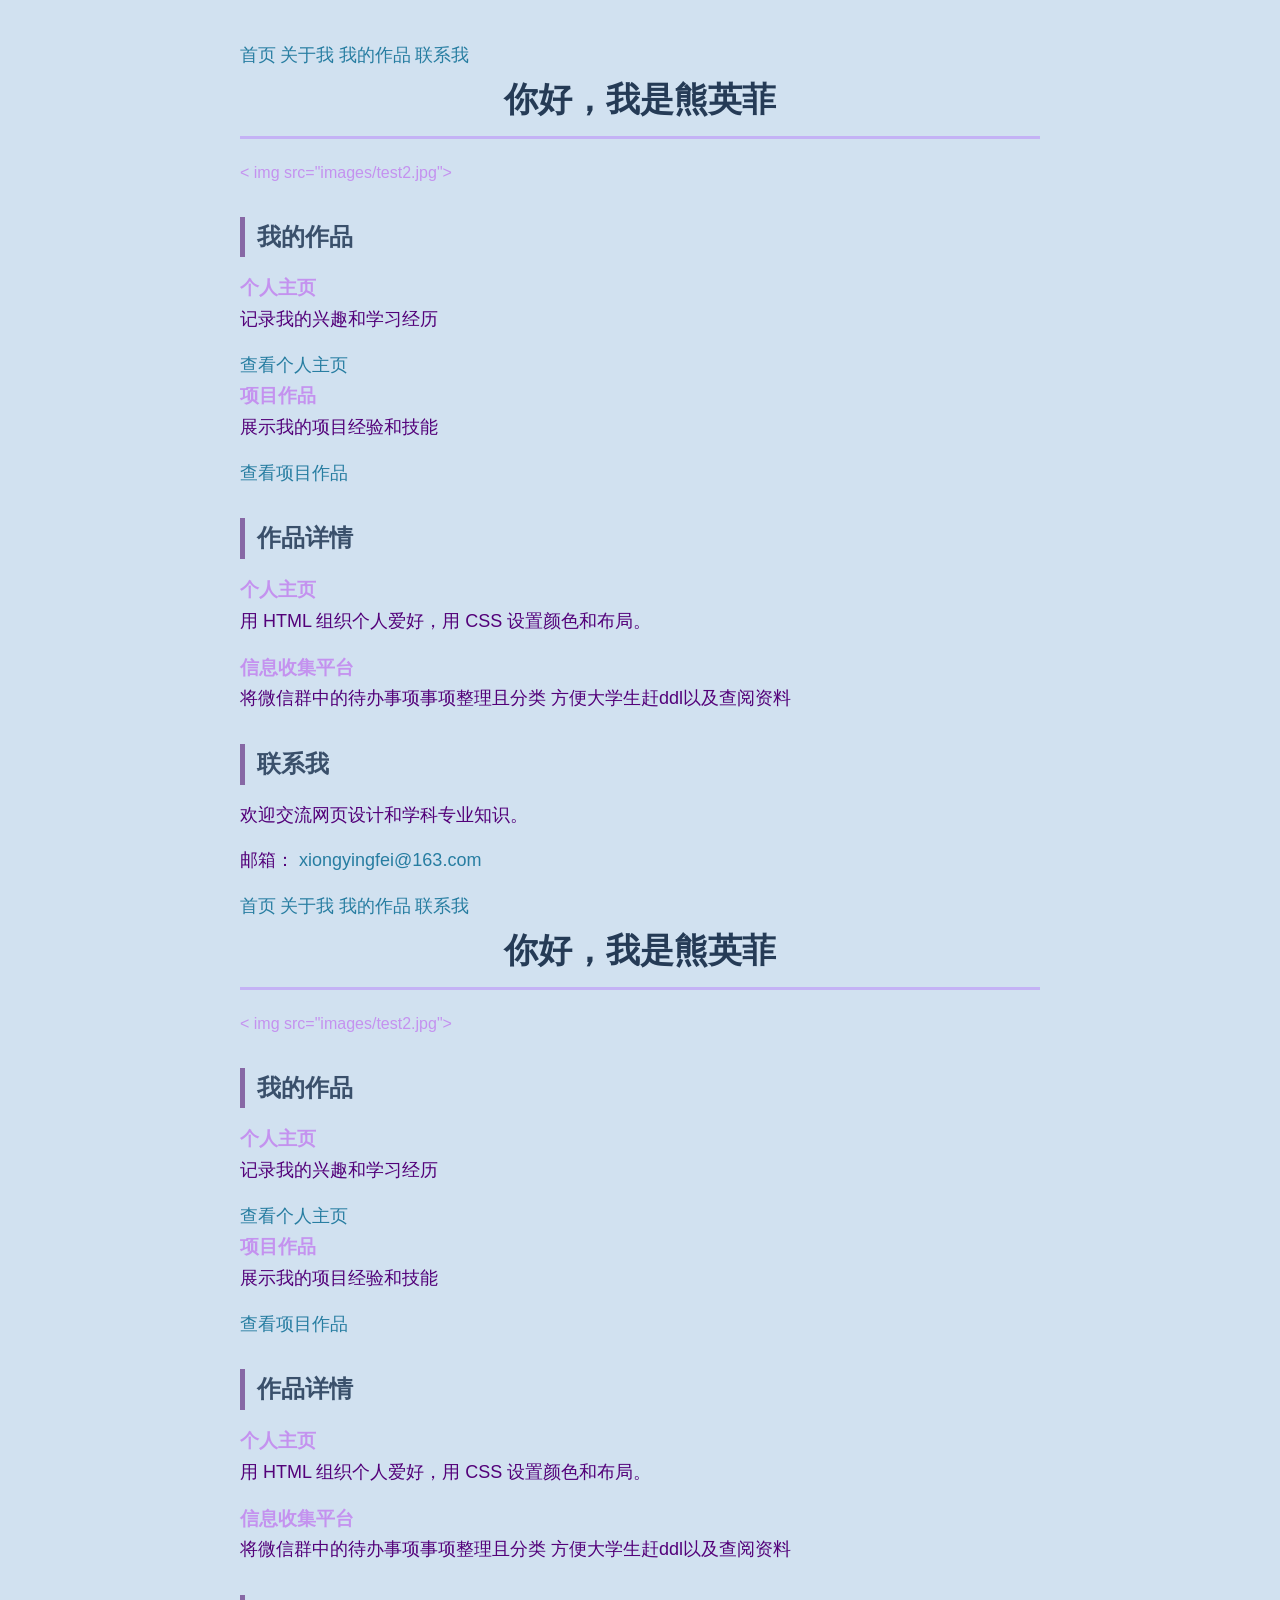
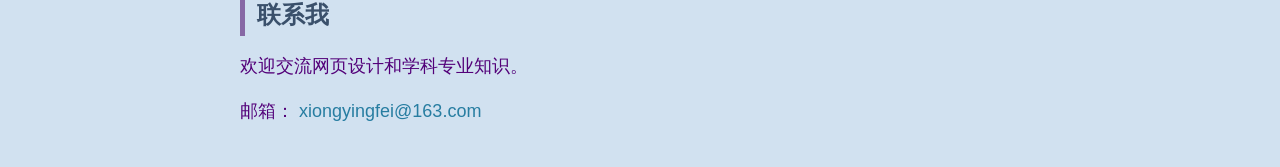
==== index.html @ 3a526f28 "Update index.html" ====
<!DOCTYPE html>
<html>
<head>
    <meta charset="UTF-8">
    <title>我的主页</title>
    <link rel="stylesheet" type="text/css" href="css/style.css">
</head>
<body>
    <nav class="nav flex">
        <a href=" ">首页</a >
        <a href="#about">关于我</a >
        <a href="#works">我的作品</a >
        <a href="#contact">联系我</a >
    </nav>
    <main>
        <header id="home">
            <h1>你好，我是熊英菲</h1>
        </header>
        <section class="profile flex" id="about">
            <div class="avatar">
                < img src="images/test2.jpg">
            </div>
            <section>
                <div>
                </div>
            </section>
        </section>
        <h2 id="works">我的作品</h2>
        <div class="works flex">
            <div class="card">
                <h3>个人主页</h3>
                <p>记录我的兴趣和学习经历</p >
                <a href="project1.html">查看个人主页</a >
            </div>
            <div class="card">
                <h3>项目作品</h3>
                <p>展示我的项目经验和技能</p >
                <a href="project2.html">查看项目作品</a >
            </div>
        </div>
        <section class="details">
            <h2>作品详情</h2>
            <h3 id="project-1">个人主页</h3>
            <p>用 HTML 组织个人爱好，用 CSS 设置颜色和布局。</p >
            <h3 id="project-2">信息收集平台</h3>
            <p>将微信群中的待办事项事项整理且分类 方便大学生赶ddl以及查阅资料</p >
        </section>
        <section class="contact" id="contact">
            <h2>联系我</h2>
            <p>欢迎交流网页设计和学科专业知识。</p >
            <p>邮箱：
                <a href="mailto:xiongyingfei@163.com">xiongyingfei@163.com</a >
            </p >
        </section>
    </main>

<!-- Code injected by live-server -->
<script>
// <![CDATA[  <-- For SVG support
if ('WebSocket' in window) {
	(function () {
		function refreshCSS() {
			var sheets = [].slice.call(document.getElementsByTagName("link"));
			var head = document.getElementsByTagName("head")[0];
			for (var i = 0; i < sheets.length; ++i) {
				var elem = sheets[i];
				var parent = elem.parentElement || head;
				parent.removeChild(elem);
				var rel = elem.rel;
				if (elem.href && typeof rel != "string" || rel.length == 0 || rel.toLowerCase() == "stylesheet") {
					var url = elem.href.replace(/(&|\?)_cacheOverride=\d+/, '');
					elem.href = url + (url.indexOf('?') >= 0 ? '&' : '?') + '_cacheOverride=' + (new Date().valueOf());
				}
				parent.appendChild(elem);
			}
		}
		var protocol = window.location.protocol === 'http:' ? 'ws://' : 'wss://';
		var address = protocol + window.location.host + window.location.pathname;
		var socket = new WebSocket(address);
		socket.onmessage = function (msg) {
			if (msg.data == 'reload') window.location.reload();
			else if (msg.data == 'refreshcss') refreshCSS();
		};
		if (sessionStorage && !sessionStorage.getItem('IsThisFirstTime_Log_From_LiveServer')) {
			console.log('Live reload enabled.');
			sessionStorage.setItem('IsThisFirstTime_Log_From_LiveServer', true);
		}
	})();
}
else {
	console.error('Upgrade your browser. This Browser is NOT supported WebSocket for Live-Reloading.');
}
// ]]>
</script>
</body>
</html><!DOCTYPE html>
<html>
<head>
    <meta charset="UTF-8">
    <title>我的主页</title>
    <link rel="stylesheet" type="text/css" href="css/style.css">
</head>
<body>
    <nav class="nav flex">
        <a href=" ">首页</a >
        <a href="#about">关于我</a >
        <a href="#works">我的作品</a >
        <a href="#contact">联系我</a >
    </nav>
    <main>
        <header id="home">
            <h1>你好，我是熊英菲</h1>
        </header>
        <section class="profile flex" id="about">
            <div class="avatar">
                < img src="images/test2.jpg">
            </div>
            <section>
                <div>
                </div>
            </section>
        </section>
        <h2 id="works">我的作品</h2>
        <div class="works flex">
            <div class="card">
                <h3>个人主页</h3>
                <p>记录我的兴趣和学习经历</p >
                <a href="project1.html">查看个人主页</a >
            </div>
            <div class="card">
                <h3>项目作品</h3>
                <p>展示我的项目经验和技能</p >
                <a href="project2.html">查看项目作品</a >
            </div>
        </div>
        <section class="details">
            <h2>作品详情</h2>
            <h3 id="project-1">个人主页</h3>
            <p>用 HTML 组织个人爱好，用 CSS 设置颜色和布局。</p >
            <h3 id="project-2">信息收集平台</h3>
            <p>将微信群中的待办事项事项整理且分类 方便大学生赶ddl以及查阅资料</p >
        </section>
        <section class="contact" id="contact">
            <h2>联系我</h2>
            <p>欢迎交流网页设计和学科专业知识。</p >
            <p>邮箱：
                <a href="mailto:xiongyingfei@163.com">xiongyingfei@163.com</a >
            </p >
        </section>
    </main>

<!-- Code injected by live-server -->
<script>
// <![CDATA[  <-- For SVG support
if ('WebSocket' in window) {
	(function () {
		function refreshCSS() {
			var sheets = [].slice.call(document.getElementsByTagName("link"));
			var head = document.getElementsByTagName("head")[0];
			for (var i = 0; i < sheets.length; ++i) {
				var elem = sheets[i];
				var parent = elem.parentElement || head;
				parent.removeChild(elem);
				var rel = elem.rel;
				if (elem.href && typeof rel != "string" || rel.length == 0 || rel.toLowerCase() == "stylesheet") {
					var url = elem.href.replace(/(&|\?)_cacheOverride=\d+/, '');
					elem.href = url + (url.indexOf('?') >= 0 ? '&' : '?') + '_cacheOverride=' + (new Date().valueOf());
				}
				parent.appendChild(elem);
			}
		}
		var protocol = window.location.protocol === 'http:' ? 'ws://' : 'wss://';
		var address = protocol + window.location.host + window.location.pathname;
		var socket = new WebSocket(address);
		socket.onmessage = function (msg) {
			if (msg.data == 'reload') window.location.reload();
			else if (msg.data == 'refreshcss') refreshCSS();
		};
		if (sessionStorage && !sessionStorage.getItem('IsThisFirstTime_Log_From_LiveServer')) {
			console.log('Live reload enabled.');
			sessionStorage.setItem('IsThisFirstTime_Log_From_LiveServer', true);
		}
	})();
}
else {
	console.error('Upgrade your browser. This Browser is NOT supported WebSocket for Live-Reloading.');
}
// ]]>
</script>
</body>
</html>
---- css/style.css ----
h1 { color: rgb(50, 62, 122); }
body { background-color: lightgray; }
p { font-size: 16px; }
p { color: rgb(37, 177, 228);}
h2{ color: rgb(85, 68, 241);}
li{ color: rgb(81, 71, 129);}
img {width:230px; height:230px; border-radius: 50%; margin-bottom: 20px;}
*{ margin: 40px auto; padding: 0; box-sizing: border-box;}
* {
    margin: 0;
    padding: 0;
    box-sizing: border-box;
}

body {
    font-family: "Microsoft YaHei", sans-serif;
    background-color: #d1e1f0;
    max-width: 850px;
    margin: 40px auto;
    padding: 0 25px;
    line-height: 1.7;
    color: #c492ef;
}

h1 {
    color: #253b56;
    font-size: 34px;
    margin-bottom: 20px;
    border-bottom: 3px solid #c4b2f5;
    padding-bottom: 8px;
    text-align: center;
}

h2 {
    color: #3a506b;
    font-size: 24px;
    margin: 30px 0 15px;
    border-left: 5px solid #8768a5;
    padding-left:12px;
}

p {
    font-size: 18px;
    margin-bottom:15px;
    color:#530179;
}

ul {
    padding-left: 25px;
    margin-bottom:25px;
}
ul li {
    font-size:18px;
    margin: 10px 0;
    color:#444;
}

img {
    width: 220px;       /* 控制图片大小，你可以改成180更小 */
    height: 220px;      /* 宽高相等，保证圆形不变形 */
    border-radius: 50%; /* 圆形头像 */
    object-fit: cover;  /* 图片填满圆形，不会拉伸变形 */
    box-shadow: 0 5px 16px rgba(0,0,0,0.12);
    margin-bottom:20px;
    display:block;
    margin-left: auto;
    margin-right: auto;
}

a {
    font-size:18px;
    color:#277da1;
    text-decoration: none;
}
a:hover {
    color:#004e89;
    text-decoration: underline;
}
---- css/style.css ----
h1 { color: rgb(50, 62, 122); }
body { background-color: lightgray; }
p { font-size: 16px; }
p { color: rgb(37, 177, 228);}
h2{ color: rgb(85, 68, 241);}
li{ color: rgb(81, 71, 129);}
img {width:230px; height:230px; border-radius: 50%; margin-bottom: 20px;}
*{ margin: 40px auto; padding: 0; box-sizing: border-box;}
* {
    margin: 0;
    padding: 0;
    box-sizing: border-box;
}

body {
    font-family: "Microsoft YaHei", sans-serif;
    background-color: #d1e1f0;
    max-width: 850px;
    margin: 40px auto;
    padding: 0 25px;
    line-height: 1.7;
    color: #c492ef;
}

h1 {
    color: #253b56;
    font-size: 34px;
    margin-bottom: 20px;
    border-bottom: 3px solid #c4b2f5;
    padding-bottom: 8px;
    text-align: center;
}

h2 {
    color: #3a506b;
    font-size: 24px;
    margin: 30px 0 15px;
    border-left: 5px solid #8768a5;
    padding-left:12px;
}

p {
    font-size: 18px;
    margin-bottom:15px;
    color:#530179;
}

ul {
    padding-left: 25px;
    margin-bottom:25px;
}
ul li {
    font-size:18px;
    margin: 10px 0;
    color:#444;
}

img {
    width: 220px;       /* 控制图片大小，你可以改成180更小 */
    height: 220px;      /* 宽高相等，保证圆形不变形 */
    border-radius: 50%; /* 圆形头像 */
    object-fit: cover;  /* 图片填满圆形，不会拉伸变形 */
    box-shadow: 0 5px 16px rgba(0,0,0,0.12);
    margin-bottom:20px;
    display:block;
    margin-left: auto;
    margin-right: auto;
}

a {
    font-size:18px;
    color:#277da1;
    text-decoration: none;
}
a:hover {
    color:#004e89;
    text-decoration: underline;
}
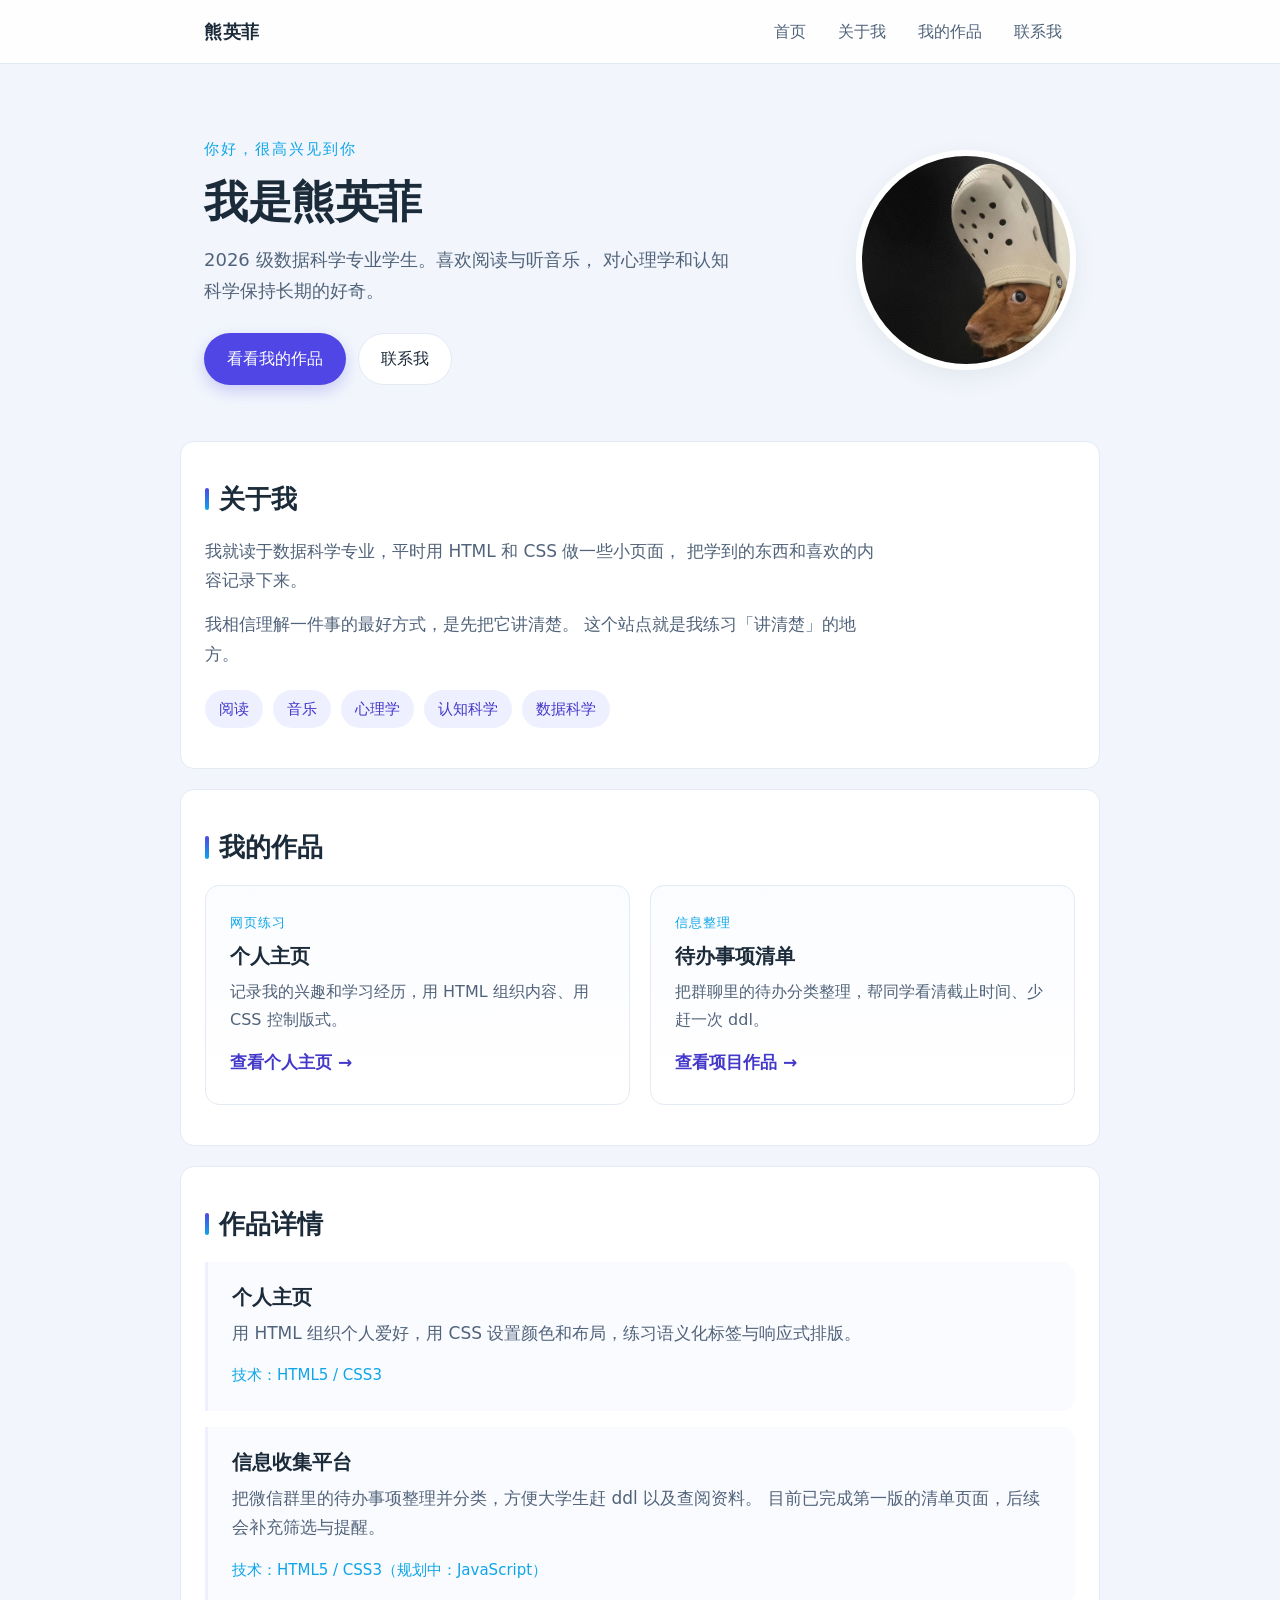
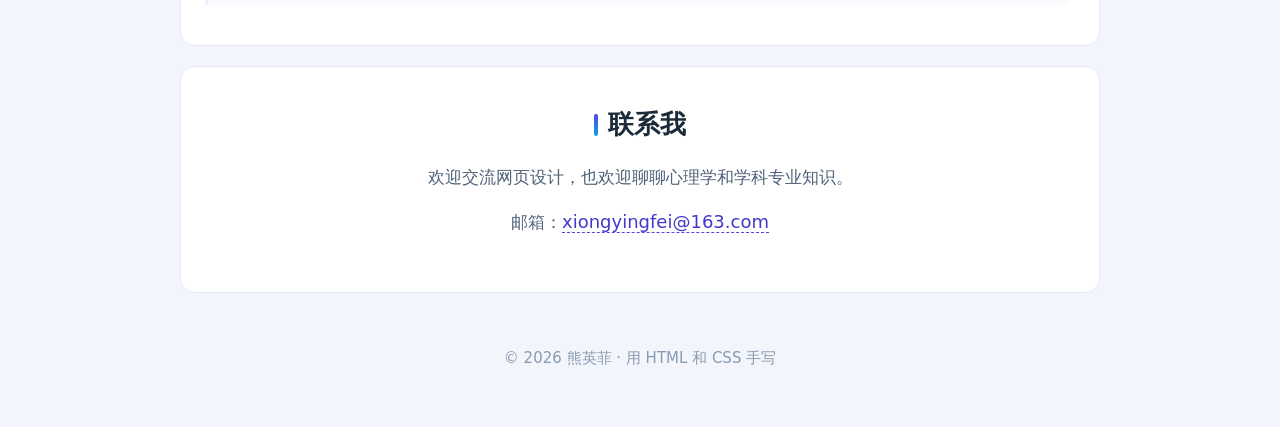
==== commit 1c21c464: "refactor: 修复页面结构问题并重做版式 - index.html: 删除重复的整份文档、修复 < img 无效标签、去掉 live-server 注入脚本 - 新增 viewport / la" ====
--- a/index.html
+++ b/index.html
@@ -1,191 +1,122 @@
 <!DOCTYPE html>
-<html>
+<html lang="zh-CN">
 <head>
-    <meta charset="UTF-8">
-    <title>我的主页</title>
-    <link rel="stylesheet" type="text/css" href="css/style.css">
+  <meta charset="UTF-8">
+  <meta name="viewport" content="width=device-width, initial-scale=1.0">
+  <meta name="description" content="熊英菲的个人主页 —— 数据科学专业，喜欢阅读、音乐、心理学与认知科学。">
+  <title>熊英菲 | 个人主页</title>
+  <link rel="stylesheet" href="css/style.css">
 </head>
 <body>
-    <nav class="nav flex">
-        <a href=" ">首页</a >
-        <a href="#about">关于我</a >
-        <a href="#works">我的作品</a >
-        <a href="#contact">联系我</a >
-    </nav>
-    <main>
-        <header id="home">
-            <h1>你好，我是熊英菲</h1>
-        </header>
-        <section class="profile flex" id="about">
-            <div class="avatar">
-                < img src="images/test2.jpg">
-            </div>
-            <section>
-                <div>
-                </div>
-            </section>
-        </section>
-        <h2 id="works">我的作品</h2>
-        <div class="works flex">
-            <div class="card">
-                <h3>个人主页</h3>
-                <p>记录我的兴趣和学习经历</p >
-                <a href="project1.html">查看个人主页</a >
-            </div>
-            <div class="card">
-                <h3>项目作品</h3>
-                <p>展示我的项目经验和技能</p >
-                <a href="project2.html">查看项目作品</a >
-            </div>
+  <a class="skip-link" href="#main">跳到主要内容</a>
+
+  <nav class="nav">
+    <div class="nav__inner">
+      <a class="nav__brand" href="index.html">熊英菲</a>
+      <ul class="nav__list">
+        <li><a href="#home">首页</a></li>
+        <li><a href="#about">关于我</a></li>
+        <li><a href="#works">我的作品</a></li>
+        <li><a href="#contact">联系我</a></li>
+      </ul>
+    </div>
+  </nav>
+
+  <main id="main">
+    <!-- 首屏 -->
+    <header class="hero" id="home">
+      <div class="hero__text">
+        <p class="hero__eyebrow">你好，很高兴见到你</p>
+        <h1>我是熊英菲</h1>
+        <p class="hero__desc">
+          2026 级数据科学专业学生。喜欢阅读与听音乐，
+          对心理学和认知科学保持长期的好奇。
+        </p>
+        <div class="hero__actions">
+          <a class="btn btn--primary" href="#works">看看我的作品</a>
+          <a class="btn btn--ghost" href="#contact">联系我</a>
         </div>
-        <section class="details">
-            <h2>作品详情</h2>
-            <h3 id="project-1">个人主页</h3>
-            <p>用 HTML 组织个人爱好，用 CSS 设置颜色和布局。</p >
-            <h3 id="project-2">信息收集平台</h3>
-            <p>将微信群中的待办事项事项整理且分类 方便大学生赶ddl以及查阅资料</p >
-        </section>
-        <section class="contact" id="contact">
-            <h2>联系我</h2>
-            <p>欢迎交流网页设计和学科专业知识。</p >
-            <p>邮箱：
-                <a href="mailto:xiongyingfei@163.com">xiongyingfei@163.com</a >
-            </p >
-        </section>
-    </main>
+      </div>
+      <img class="hero__avatar" src="images/test2.jpg" alt="熊英菲的照片" width="220" height="220">
+    </header>
 
-<!-- Code injected by live-server -->
-<script>
-// <![CDATA[  <-- For SVG support
-if ('WebSocket' in window) {
-	(function () {
-		function refreshCSS() {
-			var sheets = [].slice.call(document.getElementsByTagName("link"));
-			var head = document.getElementsByTagName("head")[0];
-			for (var i = 0; i < sheets.length; ++i) {
-				var elem = sheets[i];
-				var parent = elem.parentElement || head;
-				parent.removeChild(elem);
-				var rel = elem.rel;
-				if (elem.href && typeof rel != "string" || rel.length == 0 || rel.toLowerCase() == "stylesheet") {
-					var url = elem.href.replace(/(&|\?)_cacheOverride=\d+/, '');
-					elem.href = url + (url.indexOf('?') >= 0 ? '&' : '?') + '_cacheOverride=' + (new Date().valueOf());
-				}
-				parent.appendChild(elem);
-			}
-		}
-		var protocol = window.location.protocol === 'http:' ? 'ws://' : 'wss://';
-		var address = protocol + window.location.host + window.location.pathname;
-		var socket = new WebSocket(address);
-		socket.onmessage = function (msg) {
-			if (msg.data == 'reload') window.location.reload();
-			else if (msg.data == 'refreshcss') refreshCSS();
-		};
-		if (sessionStorage && !sessionStorage.getItem('IsThisFirstTime_Log_From_LiveServer')) {
-			console.log('Live reload enabled.');
-			sessionStorage.setItem('IsThisFirstTime_Log_From_LiveServer', true);
-		}
-	})();
-}
-else {
-	console.error('Upgrade your browser. This Browser is NOT supported WebSocket for Live-Reloading.');
-}
-// ]]>
-</script>
-</body>
-</html><!DOCTYPE html>
-<html>
-<head>
-    <meta charset="UTF-8">
-    <title>我的主页</title>
-    <link rel="stylesheet" type="text/css" href="css/style.css">
-</head>
-<body>
-    <nav class="nav flex">
-        <a href=" ">首页</a >
-        <a href="#about">关于我</a >
-        <a href="#works">我的作品</a >
-        <a href="#contact">联系我</a >
-    </nav>
-    <main>
-        <header id="home">
-            <h1>你好，我是熊英菲</h1>
-        </header>
-        <section class="profile flex" id="about">
-            <div class="avatar">
-                < img src="images/test2.jpg">
-            </div>
-            <section>
-                <div>
-                </div>
-            </section>
-        </section>
-        <h2 id="works">我的作品</h2>
-        <div class="works flex">
-            <div class="card">
-                <h3>个人主页</h3>
-                <p>记录我的兴趣和学习经历</p >
-                <a href="project1.html">查看个人主页</a >
-            </div>
-            <div class="card">
-                <h3>项目作品</h3>
-                <p>展示我的项目经验和技能</p >
-                <a href="project2.html">查看项目作品</a >
-            </div>
-        </div>
-        <section class="details">
-            <h2>作品详情</h2>
-            <h3 id="project-1">个人主页</h3>
-            <p>用 HTML 组织个人爱好，用 CSS 设置颜色和布局。</p >
-            <h3 id="project-2">信息收集平台</h3>
-            <p>将微信群中的待办事项事项整理且分类 方便大学生赶ddl以及查阅资料</p >
-        </section>
-        <section class="contact" id="contact">
-            <h2>联系我</h2>
-            <p>欢迎交流网页设计和学科专业知识。</p >
-            <p>邮箱：
-                <a href="mailto:xiongyingfei@163.com">xiongyingfei@163.com</a >
-            </p >
-        </section>
-    </main>
+    <!-- 关于我 -->
+    <section class="section" id="about">
+      <h2 class="section__title">关于我</h2>
+      <div class="about">
+        <p>
+          我就读于数据科学专业，平时用 HTML 和 CSS 做一些小页面，
+          把学到的东西和喜欢的内容记录下来。
+        </p>
+        <p>
+          我相信理解一件事的最好方式，是先把它讲清楚。
+          这个站点就是我练习「讲清楚」的地方。
+        </p>
+        <ul class="tags">
+          <li>阅读</li>
+          <li>音乐</li>
+          <li>心理学</li>
+          <li>认知科学</li>
+          <li>数据科学</li>
+        </ul>
+      </div>
+    </section>
 
-<!-- Code injected by live-server -->
-<script>
-// <![CDATA[  <-- For SVG support
-if ('WebSocket' in window) {
-	(function () {
-		function refreshCSS() {
-			var sheets = [].slice.call(document.getElementsByTagName("link"));
-			var head = document.getElementsByTagName("head")[0];
-			for (var i = 0; i < sheets.length; ++i) {
-				var elem = sheets[i];
-				var parent = elem.parentElement || head;
-				parent.removeChild(elem);
-				var rel = elem.rel;
-				if (elem.href && typeof rel != "string" || rel.length == 0 || rel.toLowerCase() == "stylesheet") {
-					var url = elem.href.replace(/(&|\?)_cacheOverride=\d+/, '');
-					elem.href = url + (url.indexOf('?') >= 0 ? '&' : '?') + '_cacheOverride=' + (new Date().valueOf());
-				}
-				parent.appendChild(elem);
-			}
-		}
-		var protocol = window.location.protocol === 'http:' ? 'ws://' : 'wss://';
-		var address = protocol + window.location.host + window.location.pathname;
-		var socket = new WebSocket(address);
-		socket.onmessage = function (msg) {
-			if (msg.data == 'reload') window.location.reload();
-			else if (msg.data == 'refreshcss') refreshCSS();
-		};
-		if (sessionStorage && !sessionStorage.getItem('IsThisFirstTime_Log_From_LiveServer')) {
-			console.log('Live reload enabled.');
-			sessionStorage.setItem('IsThisFirstTime_Log_From_LiveServer', true);
-		}
-	})();
-}
-else {
-	console.error('Upgrade your browser. This Browser is NOT supported WebSocket for Live-Reloading.');
-}
-// ]]>
-</script>
+    <!-- 作品 -->
+    <section class="section" id="works">
+      <h2 class="section__title">我的作品</h2>
+      <div class="works">
+        <article class="card">
+          <p class="card__tag">网页练习</p>
+          <h3 class="card__title">个人主页</h3>
+          <p class="card__desc">记录我的兴趣和学习经历，用 HTML 组织内容、用 CSS 控制版式。</p>
+          <a class="card__link" href="project1.html">查看个人主页 →</a>
+        </article>
+        <article class="card">
+          <p class="card__tag">信息整理</p>
+          <h3 class="card__title">待办事项清单</h3>
+          <p class="card__desc">把群聊里的待办分类整理，帮同学看清截止时间、少赶一次 ddl。</p>
+          <a class="card__link" href="project2.html">查看项目作品 →</a>
+        </article>
+      </div>
+    </section>
+
+    <!-- 作品详情 -->
+    <section class="section" id="details">
+      <h2 class="section__title">作品详情</h2>
+      <div class="details">
+        <article class="detail" id="project-1">
+          <h3>个人主页</h3>
+          <p>用 HTML 组织个人爱好，用 CSS 设置颜色和布局，练习语义化标签与响应式排版。</p>
+          <p class="detail__meta">技术：HTML5 / CSS3</p>
+        </article>
+        <article class="detail" id="project-2">
+          <h3>信息收集平台</h3>
+          <p>
+            把微信群里的待办事项整理并分类，方便大学生赶 ddl 以及查阅资料。
+            目前已完成第一版的清单页面，后续会补充筛选与提醒。
+          </p>
+          <p class="detail__meta">技术：HTML5 / CSS3（规划中：JavaScript）</p>
+        </article>
+      </div>
+    </section>
+
+    <!-- 联系 -->
+    <section class="section section--contact" id="contact">
+      <h2 class="section__title">联系我</h2>
+      <p>欢迎交流网页设计，也欢迎聊聊心理学和学科专业知识。</p>
+      <p class="contact__mail">
+        邮箱：<a href="mailto:xiongyingfei@163.com">xiongyingfei@163.com</a>
+      </p>
+    </section>
+  </main>
+
+  <footer class="footer">
+    <p>© <span id="year">2026</span> 熊英菲 · 用 HTML 和 CSS 手写</p>
+  </footer>
+
+  <script>
+    document.getElementById('year').textContent = new Date().getFullYear();
+  </script>
 </body>
 </html>
--- a/css/style.css
+++ b/css/style.css
@@ -1,78 +1,674 @@
-h1 { color: rgb(50, 62, 122); }
-body { background-color: lightgray; }
-p { font-size: 16px; }
-p { color: rgb(37, 177, 228);}
-h2{ color: rgb(85, 68, 241);}
-li{ color: rgb(81, 71, 129);}
-img {width:230px; height:230px; border-radius: 50%; margin-bottom: 20px;}
-*{ margin: 40px auto; padding: 0; box-sizing: border-box;}
-* {
-    margin: 0;
-    padding: 0;
-    box-sizing: border-box;
+/* ===========================================================
+   熊英菲 · 个人主页样式
+   1. 设计变量    2. 基础样式    3. 导航
+   4. 首屏        5. 通用区块    6. 作品卡片
+   7. 详情        8. 页脚        9. 响应式
+   =========================================================== */
+
+/* ---------- 1. 设计变量 ---------- */
+:root {
+  --bg: #f2f6fc;
+  --surface: #ffffff;
+  --ink: #1c2b3a;
+  --ink-soft: #51637a;
+  --brand: #4f46e5;
+  --brand-ink: #4338ca;
+  --brand-soft: #eef0ff;
+  --accent: #0ea5e9;
+  --line: #e3eaf4;
+  --radius: 14px;
+  --shadow: 0 8px 24px rgba(28, 43, 58, 0.07);
+  --nav-h: 64px;
+  --container: 920px;
+}
+
+/* ---------- 2. 基础样式 ---------- */
+*,
+*::before,
+*::after {
+  box-sizing: border-box;
+}
+
+html {
+  scroll-behavior: smooth;
+  scroll-padding-top: calc(var(--nav-h) + 16px);
 }
 
 body {
-    font-family: "Microsoft YaHei", sans-serif;
-    background-color: #d1e1f0;
-    max-width: 850px;
-    margin: 40px auto;
-    padding: 0 25px;
-    line-height: 1.7;
-    color: #c492ef;
+  margin: 0;
+  padding-top: var(--nav-h);
+  background: var(--bg);
+  color: var(--ink);
+  font-family: "Microsoft YaHei", "PingFang SC", "Hiragino Sans GB", system-ui, sans-serif;
+  font-size: 17px;
+  line-height: 1.75;
+  -webkit-font-smoothing: antialiased;
+}
+
+h1, h2, h3 {
+  line-height: 1.35;
+  margin: 0 0 12px;
 }
 
 h1 {
-    color: #253b56;
-    font-size: 34px;
-    margin-bottom: 20px;
-    border-bottom: 3px solid #c4b2f5;
-    padding-bottom: 8px;
+  font-size: clamp(32px, 5vw, 44px);
+  letter-spacing: -0.5px;
+}
+
+h2 { font-size: clamp(22px, 3vw, 26px); }
+h3 { font-size: 20px; }
+
+p { margin: 0 0 14px; color: var(--ink-soft); }
+
+a {
+  color: var(--brand-ink);
+  text-decoration: none;
+  transition: color 0.18s ease;
+}
+
+a:hover { color: var(--brand); }
+
+a:focus-visible {
+  outline: 2px solid var(--accent);
+  outline-offset: 3px;
+  border-radius: 4px;
+}
+
+ul { margin: 0 0 14px; padding-left: 22px; }
+
+.skip-link {
+  position: absolute;
+  left: -9999px;
+  top: 0;
+  background: var(--brand);
+  color: #fff;
+  padding: 10px 16px;
+  border-radius: 0 0 8px 0;
+  z-index: 200;
+}
+
+.skip-link:focus {
+  left: 0;
+  color: #fff;
+}
+
+/* ---------- 3. 导航 ---------- */
+.nav {
+  position: fixed;
+  inset: 0 0 auto 0;
+  height: var(--nav-h);
+  background: rgba(255, 255, 255, 0.88);
+  backdrop-filter: blur(10px);
+  border-bottom: 1px solid var(--line);
+  z-index: 100;
+}
+
+.nav__inner {
+  max-width: var(--container);
+  height: 100%;
+  margin: 0 auto;
+  padding: 0 24px;
+  display: flex;
+  align-items: center;
+  justify-content: space-between;
+  gap: 16px;
+}
+
+.nav__brand {
+  font-weight: 700;
+  font-size: 18px;
+  color: var(--ink);
+  letter-spacing: 0.5px;
+}
+
+.nav__list {
+  display: flex;
+  gap: 4px;
+  list-style: none;
+  margin: 0;
+  padding: 0;
+}
+
+.nav__list a {
+  display: block;
+  padding: 8px 14px;
+  border-radius: 999px;
+  color: var(--ink-soft);
+  font-size: 16px;
+}
+
+.nav__list a:hover {
+  background: var(--brand-soft);
+  color: var(--brand-ink);
+}
+
+/* ---------- 4. 首屏 ---------- */
+.hero {
+  max-width: var(--container);
+  margin: 0 auto;
+  padding: 72px 24px 56px;
+  display: flex;
+  align-items: center;
+  justify-content: space-between;
+  gap: 48px;
+}
+
+.hero__eyebrow {
+  color: var(--accent);
+  font-size: 15px;
+  letter-spacing: 2px;
+  margin-bottom: 10px;
+}
+
+.hero__desc {
+  max-width: 46ch;
+  font-size: 18px;
+}
+
+.hero__actions {
+  display: flex;
+  flex-wrap: wrap;
+  gap: 12px;
+  margin-top: 26px;
+}
+
+.hero__avatar {
+  width: 220px;
+  height: 220px;
+  flex: 0 0 220px;
+  border-radius: 50%;
+  object-fit: cover;
+  box-shadow: var(--shadow);
+  border: 6px solid var(--surface);
+}
+
+/* 按钮 */
+.btn {
+  display: inline-block;
+  padding: 11px 22px;
+  border-radius: 999px;
+  font-size: 16px;
+  border: 1px solid transparent;
+  transition: transform 0.18s ease, box-shadow 0.18s ease, background 0.18s ease;
+}
+
+.btn--primary {
+  background: var(--brand);
+  color: #fff;
+  box-shadow: 0 6px 16px rgba(79, 70, 229, 0.25);
+}
+
+.btn--primary:hover {
+  background: var(--brand-ink);
+  color: #fff;
+  transform: translateY(-2px);
+}
+
+.btn--ghost {
+  border-color: var(--line);
+  background: var(--surface);
+  color: var(--ink);
+}
+
+.btn--ghost:hover {
+  border-color: var(--brand);
+  color: var(--brand-ink);
+  transform: translateY(-2px);
+}
+
+/* ---------- 5. 通用区块 ---------- */
+.section {
+  max-width: var(--container);
+  margin: 0 auto 20px;
+  padding: 40px 24px;
+  background: var(--surface);
+  border: 1px solid var(--line);
+  border-radius: var(--radius);
+}
+
+.section__title {
+  position: relative;
+  padding-left: 14px;
+  margin-bottom: 20px;
+}
+
+.section__title::before {
+  content: "";
+  position: absolute;
+  left: 0;
+  top: 0.25em;
+  bottom: 0.25em;
+  width: 4px;
+  border-radius: 4px;
+  background: linear-gradient(180deg, var(--brand), var(--accent));
+}
+
+.about p { max-width: 62ch; }
+
+.tags {
+  display: flex;
+  flex-wrap: wrap;
+  gap: 10px;
+  list-style: none;
+  padding: 0;
+  margin: 20px 0 0;
+}
+
+.tags li {
+  padding: 6px 14px;
+  border-radius: 999px;
+  background: var(--brand-soft);
+  color: var(--brand-ink);
+  font-size: 15px;
+}
+
+/* ---------- 6. 作品卡片 ---------- */
+.works {
+  display: grid;
+  grid-template-columns: repeat(auto-fit, minmax(260px, 1fr));
+  gap: 20px;
+}
+
+.card {
+  display: flex;
+  flex-direction: column;
+  padding: 26px 24px;
+  background: linear-gradient(180deg, #fbfcff, var(--surface));
+  border: 1px solid var(--line);
+  border-radius: var(--radius);
+  transition: transform 0.2s ease, box-shadow 0.2s ease, border-color 0.2s ease;
+}
+
+.card:hover {
+  transform: translateY(-4px);
+  box-shadow: var(--shadow);
+  border-color: #cfd9ea;
+}
+
+.card__tag {
+  margin-bottom: 8px;
+  font-size: 13px;
+  letter-spacing: 1px;
+  color: var(--accent);
+}
+
+.card__title { margin-bottom: 8px; }
+
+.card__desc {
+  flex: 1;
+  font-size: 16px;
+}
+
+.card__link {
+  font-weight: 600;
+}
+
+/* ---------- 7. 详情 ---------- */
+.details {
+  display: grid;
+  gap: 16px;
+}
+
+.detail {
+  padding: 22px 24px;
+  border-left: 3px solid var(--brand-soft);
+  border-radius: 0 var(--radius) var(--radius) 0;
+  background: #fafbff;
+}
+
+.detail h3 { margin-bottom: 8px; }
+
+.detail p:last-child { margin-bottom: 0; }
+
+.detail__meta {
+  font-size: 15px;
+  color: var(--accent);
+}
+
+/* ---------- 联系 ---------- */
+.section--contact {
+  text-align: center;
+}
+
+.section--contact .section__title {
+  display: inline-block;
+  text-align: left;
+}
+
+.contact__mail a {
+  font-size: 18px;
+  border-bottom: 1px dashed var(--brand);
+}
+
+/* ---------- 8. 页脚 ---------- */
+.footer {
+  max-width: var(--container);
+  margin: 0 auto;
+  padding: 32px 24px 56px;
+  text-align: center;
+  font-size: 15px;
+  color: #8a9ab0;
+}
+
+.footer p { color: inherit; margin: 0; }
+
+/* ---------- 9. 响应式 ---------- */
+@media (max-width: 760px) {
+  body { font-size: 16px; }
+
+  .nav__list a { padding: 8px 10px; font-size: 15px; }
+
+  .hero {
+    flex-direction: column-reverse;
     text-align: center;
-}
-
-h2 {
-    color: #3a506b;
-    font-size: 24px;
-    margin: 30px 0 15px;
-    border-left: 5px solid #8768a5;
-    padding-left:12px;
-}
-
-p {
-    font-size: 18px;
-    margin-bottom:15px;
-    color:#530179;
-}
-
-ul {
-    padding-left: 25px;
-    margin-bottom:25px;
-}
-ul li {
-    font-size:18px;
-    margin: 10px 0;
-    color:#444;
-}
-
-img {
-    width: 220px;       /* 控制图片大小，你可以改成180更小 */
-    height: 220px;      /* 宽高相等，保证圆形不变形 */
-    border-radius: 50%; /* 圆形头像 */
-    object-fit: cover;  /* 图片填满圆形，不会拉伸变形 */
-    box-shadow: 0 5px 16px rgba(0,0,0,0.12);
-    margin-bottom:20px;
-    display:block;
-    margin-left: auto;
-    margin-right: auto;
-}
-
-a {
-    font-size:18px;
-    color:#277da1;
-    text-decoration: none;
-}
-a:hover {
-    color:#004e89;
-    text-decoration: underline;
-}+    padding: 48px 20px 40px;
+    gap: 28px;
+  }
+
+  .hero__desc { margin-left: auto; margin-right: auto; }
+  .hero__actions { justify-content: center; }
+
+  .hero__avatar {
+    width: 160px;
+    height: 160px;
+    flex-basis: 160px;
+  }
+
+  .section {
+    margin-left: 16px;
+    margin-right: 16px;
+    padding: 28px 20px;
+  }
+}
+
+@media (max-width: 420px) {
+  .nav__brand { display: none; }
+  .nav__inner { justify-content: center; }
+}
+
+/* 尊重「减少动效」偏好 */
+@media (prefers-reduced-motion: reduce) {
+  html { scroll-behavior: auto; }
+  * { transition: none !important; }
+}
+
+/* ===========================================================
+   子页面（project1 / project2 共用）
+   =========================================================== */
+.page {
+  max-width: var(--container);
+  margin: 0 auto;
+  padding: 40px 24px 8px;
+}
+
+.back-link {
+  display: inline-block;
+  margin-bottom: 26px;
+  font-size: 16px;
+  color: var(--ink-soft);
+}
+
+.back-link:hover { color: var(--brand); }
+
+.page__header {
+  padding: 0 4px 26px;
+}
+
+.page__eyebrow {
+  color: var(--accent);
+  font-size: 14px;
+  letter-spacing: 2px;
+  margin-bottom: 6px;
+}
+
+.page__header p:last-child {
+  max-width: 62ch;
+  font-size: 18px;
+}
+
+.page .section { padding: 32px 28px; }
+
+.interest-grid {
+  display: grid;
+  grid-template-columns: repeat(auto-fit, minmax(220px, 1fr));
+  gap: 18px;
+}
+
+.interest {
+  padding: 22px 22px 6px;
+  background: #fafbff;
+  border: 1px solid var(--line);
+  border-radius: var(--radius);
+}
+
+.interest h3 { margin-bottom: 6px; }
+
+.plain-list {
+  list-style: none;
+  padding: 0;
+  margin: 0;
+}
+
+.plain-list li {
+  position: relative;
+  padding-left: 22px;
+  margin-bottom: 10px;
+  color: var(--ink-soft);
+}
+
+.plain-list li::before {
+  content: "";
+  position: absolute;
+  left: 4px;
+  top: 0.72em;
+  width: 7px;
+  height: 7px;
+  border-radius: 50%;
+  background: var(--accent);
+}
+
+code {
+  padding: 2px 6px;
+  border-radius: 6px;
+  background: var(--brand-soft);
+  color: var(--brand-ink);
+  font-family: "SFMono-Regular", Consolas, monospace;
+  font-size: 0.92em;
+}
+
+.sr-only {
+  position: absolute;
+  width: 1px;
+  height: 1px;
+  padding: 0;
+  margin: -1px;
+  overflow: hidden;
+  clip: rect(0 0 0 0);
+  white-space: nowrap;
+  border: 0;
+}
+
+/* ===========================================================
+   待办清单（project2）
+   =========================================================== */
+.todo__form {
+  display: grid;
+  grid-template-columns: 1fr auto auto auto;
+  gap: 10px;
+  margin-bottom: 22px;
+}
+
+.todo__form input,
+.todo__form select {
+  padding: 11px 14px;
+  font: inherit;
+  font-size: 16px;
+  color: var(--ink);
+  background: #fff;
+  border: 1px solid var(--line);
+  border-radius: 10px;
+  transition: border-color 0.18s ease, box-shadow 0.18s ease;
+}
+
+.todo__form input:focus,
+.todo__form select:focus {
+  outline: none;
+  border-color: var(--brand);
+  box-shadow: 0 0 0 3px rgba(79, 70, 229, 0.12);
+}
+
+.todo__form .btn {
+  border: none;
+  cursor: pointer;
+  font-family: inherit;
+}
+
+.todo__toolbar {
+  display: flex;
+  flex-wrap: wrap;
+  align-items: center;
+  justify-content: space-between;
+  gap: 12px;
+  padding-bottom: 16px;
+  border-bottom: 1px solid var(--line);
+}
+
+.filters {
+  display: flex;
+  flex-wrap: wrap;
+  gap: 8px;
+}
+
+.filter {
+  padding: 7px 16px;
+  font: inherit;
+  font-size: 15px;
+  color: var(--ink-soft);
+  background: #f4f7fc;
+  border: 1px solid transparent;
+  border-radius: 999px;
+  cursor: pointer;
+  transition: background 0.18s ease, color 0.18s ease;
+}
+
+.filter:hover { background: var(--brand-soft); }
+
+.filter.is-active {
+  background: var(--brand);
+  color: #fff;
+}
+
+.todo__stats {
+  margin: 0;
+  font-size: 15px;
+  color: var(--ink-soft);
+}
+
+.todo__list {
+  list-style: none;
+  margin: 0;
+  padding: 0;
+}
+
+.todo__item {
+  display: flex;
+  align-items: flex-start;
+  gap: 14px;
+  padding: 16px 4px;
+  border-bottom: 1px solid var(--line);
+}
+
+.todo__item:last-child { border-bottom: none; }
+
+.todo__toggle {
+  flex: 0 0 auto;
+  width: 22px;
+  height: 22px;
+  margin-top: 6px;
+  padding: 0;
+  border: 2px solid #c3cfe1;
+  border-radius: 50%;
+  background: #fff;
+  cursor: pointer;
+  transition: background 0.18s ease, border-color 0.18s ease;
+}
+
+.todo__toggle:hover { border-color: var(--brand); }
+
+.todo__item.is-done .todo__toggle {
+  border-color: var(--brand);
+  background: var(--brand);
+  background-image: linear-gradient(45deg, transparent 45%, #fff 45%, #fff 55%, transparent 55%),
+                    linear-gradient(-45deg, transparent 45%, #fff 45%, #fff 55%, transparent 55%);
+}
+
+.todo__body { flex: 1; min-width: 0; }
+
+.todo__title {
+  margin: 0 0 4px;
+  color: var(--ink);
+  font-size: 17px;
+  word-break: break-word;
+}
+
+.todo__item.is-done .todo__title {
+  color: #9aa9bd;
+  text-decoration: line-through;
+}
+
+.todo__meta {
+  display: flex;
+  flex-wrap: wrap;
+  align-items: center;
+  gap: 10px;
+  margin: 0;
+  font-size: 14px;
+}
+
+.badge {
+  padding: 2px 10px;
+  border-radius: 999px;
+  font-size: 13px;
+  background: #eef2f8;
+  color: var(--ink-soft);
+}
+
+.badge--urgent { background: #ffeceb; color: #c2410c; }
+.badge--normal { background: var(--brand-soft); color: var(--brand-ink); }
+.badge--resource { background: #e6f6fe; color: #0369a1; }
+
+.todo__due { color: var(--ink-soft); }
+.todo__due.is-soon { color: #c2410c; }
+.todo__due.is-overdue { color: #b91c1c; font-weight: 600; }
+
+.todo__remove {
+  flex: 0 0 auto;
+  padding: 5px 12px;
+  font: inherit;
+  font-size: 14px;
+  color: #93a2b8;
+  background: transparent;
+  border: 1px solid transparent;
+  border-radius: 8px;
+  cursor: pointer;
+  transition: color 0.18s ease, border-color 0.18s ease;
+}
+
+.todo__remove:hover {
+  color: #b91c1c;
+  border-color: #f3c6c3;
+}
+
+.todo__empty {
+  padding: 28px 0 8px;
+  text-align: center;
+  color: #93a2b8;
+}
+
+@media (max-width: 760px) {
+  .page { padding: 28px 16px 8px; }
+  .todo__form { grid-template-columns: 1fr 1fr; }
+  .todo__form input#todo-input { grid-column: 1 / -1; }
+  .todo__form .btn { grid-column: 1 / -1; }
+  .todo__toolbar { align-items: flex-start; }
+}
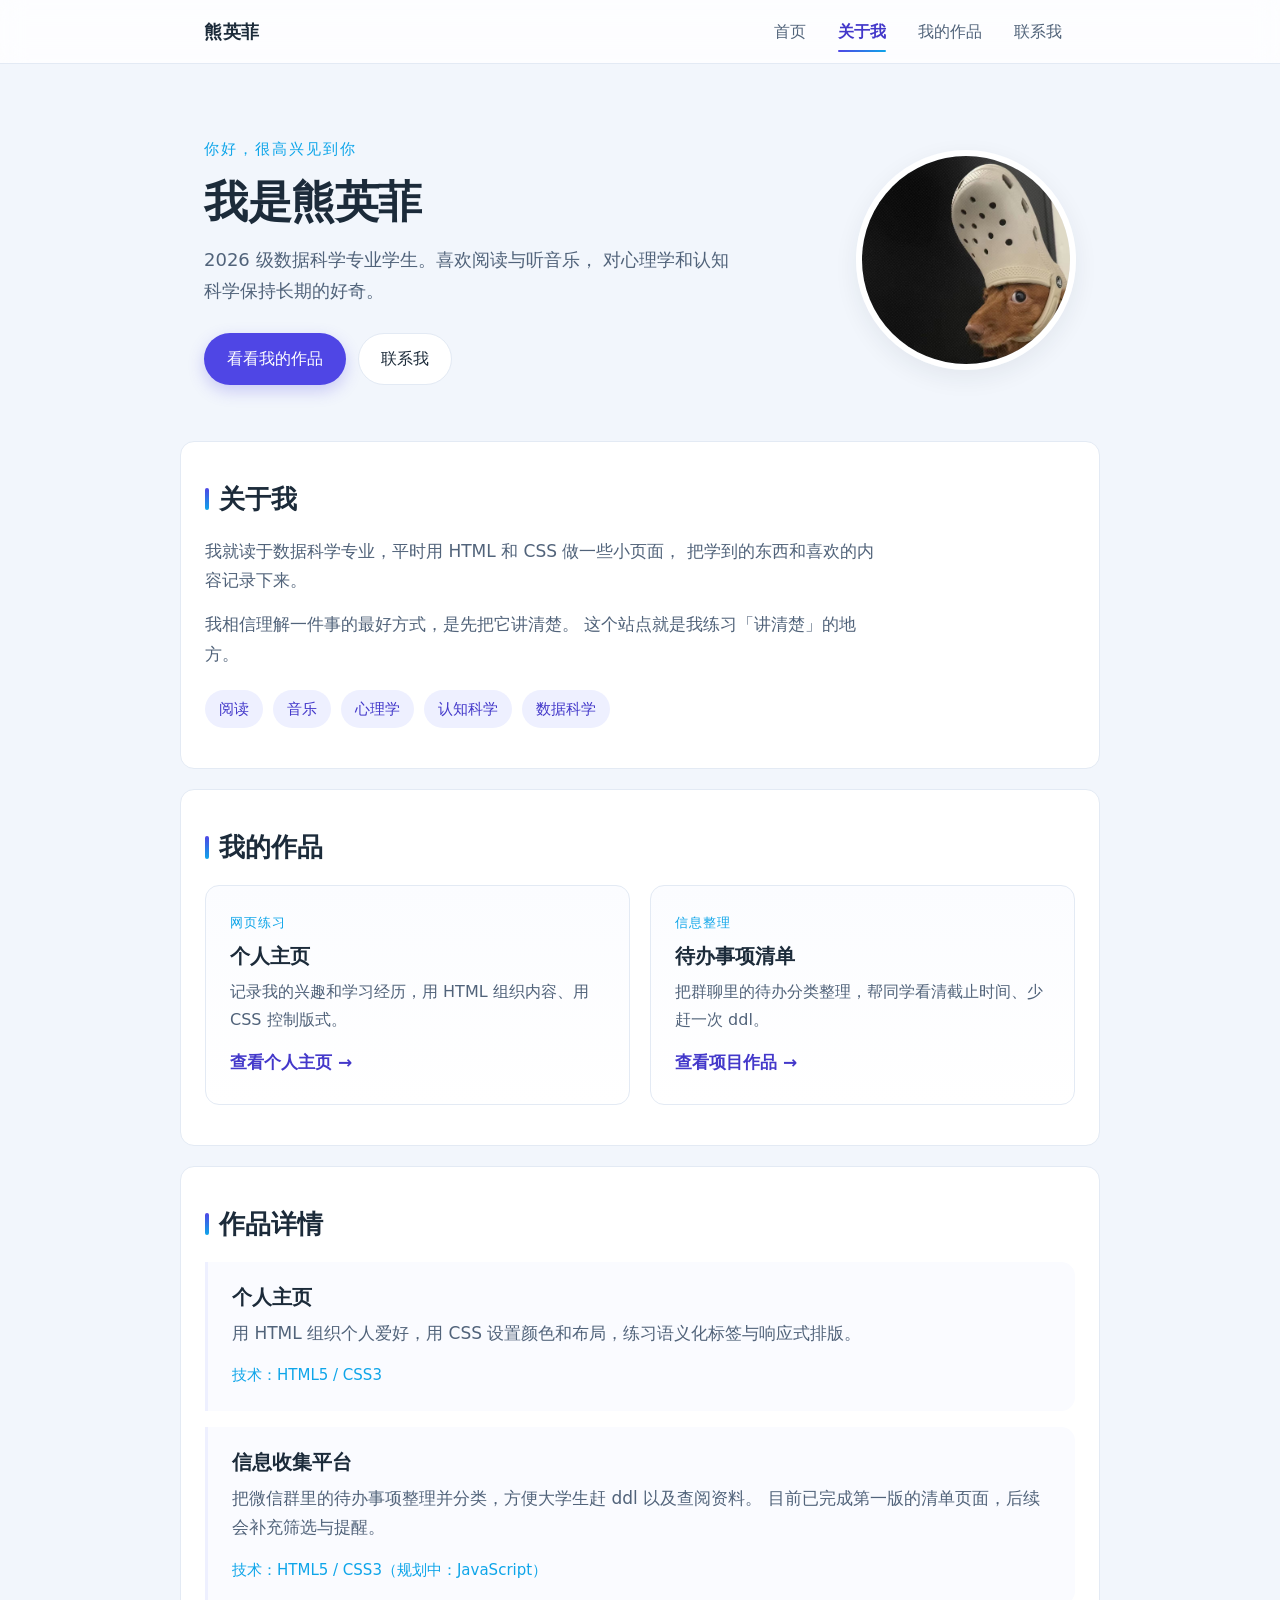
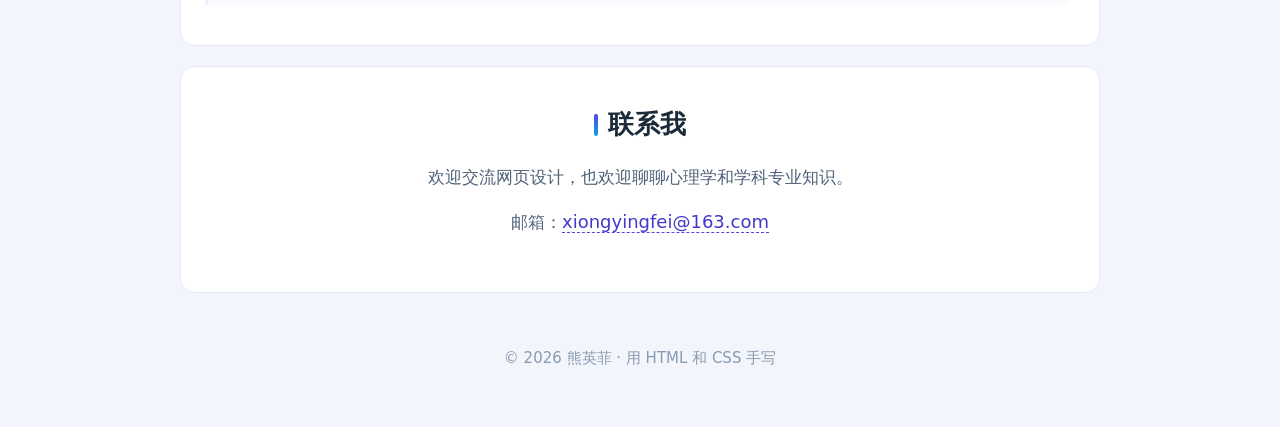
==== commit f40b9c96: "feat(nav): 导航栏动画 + 滚动高亮 + 移动端汉堡菜单 - 页面加载时导航栏从顶部滑入 - 滚动后导航栏增加阴影，视觉层级更明显 - 链接悬停时渐变下划线从左滑入 - 主页锚点滚动高亮当前" ====
--- a/index.html
+++ b/index.html
@@ -10,10 +10,15 @@
 <body>
   <a class="skip-link" href="#main">跳到主要内容</a>
 
-  <nav class="nav">
+  <nav class="nav" id="site-nav">
     <div class="nav__inner">
       <a class="nav__brand" href="index.html">熊英菲</a>
-      <ul class="nav__list">
+      <button class="nav__toggle" type="button" aria-expanded="false" aria-controls="nav-menu" aria-label="打开菜单">
+        <span class="nav__toggle-bar"></span>
+        <span class="nav__toggle-bar"></span>
+        <span class="nav__toggle-bar"></span>
+      </button>
+      <ul class="nav__list" id="nav-menu">
         <li><a href="#home">首页</a></li>
         <li><a href="#about">关于我</a></li>
         <li><a href="#works">我的作品</a></li>
@@ -115,6 +120,7 @@
     <p>© <span id="year">2026</span> 熊英菲 · 用 HTML 和 CSS 手写</p>
   </footer>
 
+  <script src="js/nav.js" defer></script>
   <script>
     document.getElementById('year').textContent = new Date().getFullYear();
   </script>
--- a/css/style.css
+++ b/css/style.css
@@ -97,10 +97,24 @@
   position: fixed;
   inset: 0 0 auto 0;
   height: var(--nav-h);
-  background: rgba(255, 255, 255, 0.88);
-  backdrop-filter: blur(10px);
+  background: rgba(255, 255, 255, 0.8);
+  backdrop-filter: blur(12px);
+  -webkit-backdrop-filter: blur(12px);
   border-bottom: 1px solid var(--line);
   z-index: 100;
+  animation: nav-drop 0.55s cubic-bezier(0.22, 1, 0.36, 1) both;
+  transition: background 0.25s ease, box-shadow 0.25s ease;
+}
+
+/* 页面往下滚动后加投影（js/nav.js 控制） */
+.nav.is-scrolled {
+  background: rgba(255, 255, 255, 0.92);
+  box-shadow: 0 6px 20px rgba(28, 43, 58, 0.08);
+}
+
+@keyframes nav-drop {
+  from { transform: translateY(-100%); opacity: 0; }
+  to   { transform: translateY(0);     opacity: 1; }
 }
 
 .nav__inner {
@@ -115,11 +129,31 @@
 }
 
 .nav__brand {
+  position: relative;
   font-weight: 700;
   font-size: 18px;
   color: var(--ink);
   letter-spacing: 0.5px;
-}
+  transition: color 0.2s ease;
+}
+
+/* logo 下划线滑入 */
+.nav__brand::after {
+  content: "";
+  position: absolute;
+  left: 0;
+  bottom: -4px;
+  width: 100%;
+  height: 2px;
+  border-radius: 2px;
+  background: linear-gradient(90deg, var(--brand), var(--accent));
+  transform: scaleX(0);
+  transform-origin: left center;
+  transition: transform 0.28s cubic-bezier(0.22, 1, 0.36, 1);
+}
+
+.nav__brand:hover { color: var(--brand-ink); }
+.nav__brand:hover::after { transform: scaleX(1); }
 
 .nav__list {
   display: flex;
@@ -130,17 +164,77 @@
 }
 
 .nav__list a {
+  position: relative;
   display: block;
   padding: 8px 14px;
   border-radius: 999px;
   color: var(--ink-soft);
   font-size: 16px;
+  transition: color 0.2s ease, background 0.2s ease, transform 0.2s ease;
+}
+
+/* 链接下划线：悬停或当前区块时从左滑入 */
+.nav__list a::after {
+  content: "";
+  position: absolute;
+  left: 14px;
+  right: 14px;
+  bottom: 2px;
+  height: 2px;
+  border-radius: 2px;
+  background: linear-gradient(90deg, var(--brand), var(--accent));
+  transform: scaleX(0);
+  transform-origin: left center;
+  transition: transform 0.28s cubic-bezier(0.22, 1, 0.36, 1);
 }
 
 .nav__list a:hover {
+  color: var(--brand-ink);
   background: var(--brand-soft);
+  transform: translateY(-1px);
+}
+
+.nav__list a:hover::after,
+.nav__list a.is-active::after {
+  transform: scaleX(1);
+}
+
+.nav__list a.is-active {
   color: var(--brand-ink);
-}
+  font-weight: 600;
+}
+
+/* 汉堡按钮：仅小屏显示 */
+.nav__toggle {
+  display: none;
+  flex-direction: column;
+  justify-content: center;
+  gap: 5px;
+  width: 42px;
+  height: 42px;
+  padding: 0 9px;
+  background: transparent;
+  border: none;
+  border-radius: 10px;
+  cursor: pointer;
+  transition: background 0.2s ease;
+}
+
+.nav__toggle:hover { background: var(--brand-soft); }
+
+.nav__toggle-bar {
+  display: block;
+  width: 100%;
+  height: 2px;
+  border-radius: 2px;
+  background: var(--ink);
+  transition: transform 0.3s cubic-bezier(0.22, 1, 0.36, 1), opacity 0.2s ease;
+}
+
+/* 菜单展开时三条线动画变成叉 */
+.nav.is-open .nav__toggle-bar:nth-child(1) { transform: translateY(7px) rotate(45deg); }
+.nav.is-open .nav__toggle-bar:nth-child(2) { opacity: 0; }
+.nav.is-open .nav__toggle-bar:nth-child(3) { transform: translateY(-7px) rotate(-45deg); }
 
 /* ---------- 4. 首屏 ---------- */
 .hero {
@@ -356,7 +450,41 @@
 @media (max-width: 760px) {
   body { font-size: 16px; }
 
-  .nav__list a { padding: 8px 10px; font-size: 15px; }
+  /* 小屏：导航收成汉堡菜单，点开从上方滑下 */
+  .nav__toggle { display: flex; }
+
+  .nav__list {
+    position: absolute;
+    top: var(--nav-h);
+    left: 0;
+    right: 0;
+    flex-direction: column;
+    gap: 2px;
+    padding: 12px 16px 18px;
+    background: rgba(255, 255, 255, 0.97);
+    backdrop-filter: blur(12px);
+    -webkit-backdrop-filter: blur(12px);
+    border-bottom: 1px solid var(--line);
+    box-shadow: 0 14px 28px rgba(28, 43, 58, 0.1);
+    opacity: 0;
+    visibility: hidden;
+    transform: translateY(-10px);
+    transition: opacity 0.26s ease, transform 0.26s cubic-bezier(0.22, 1, 0.36, 1), visibility 0.26s;
+  }
+
+  .nav.is-open .nav__list {
+    opacity: 1;
+    visibility: visible;
+    transform: translateY(0);
+  }
+
+  .nav__list a {
+    padding: 12px 16px;
+    border-radius: 10px;
+    font-size: 16px;
+  }
+
+  .nav__list a::after { display: none; }
 
   .hero {
     flex-direction: column-reverse;
@@ -381,15 +509,27 @@
   }
 }
 
-@media (max-width: 420px) {
-  .nav__brand { display: none; }
-  .nav__inner { justify-content: center; }
-}
-
 /* 尊重「减少动效」偏好 */
 @media (prefers-reduced-motion: reduce) {
   html { scroll-behavior: auto; }
-  * { transition: none !important; }
+  *, *::before, *::after {
+    transition: none !important;
+    animation: none !important;
+  }
+}
+
+/* ---------- 10. 滚动浮现（js/nav.js 控制；无 JS 时内容正常显示） ---------- */
+body.js-enabled .hero,
+body.js-enabled .section {
+  opacity: 0;
+  transform: translateY(18px);
+  transition: opacity 0.6s ease, transform 0.6s cubic-bezier(0.22, 1, 0.36, 1);
+}
+
+body.js-enabled .hero.is-visible,
+body.js-enabled .section.is-visible {
+  opacity: 1;
+  transform: none;
 }
 
 /* ===========================================================
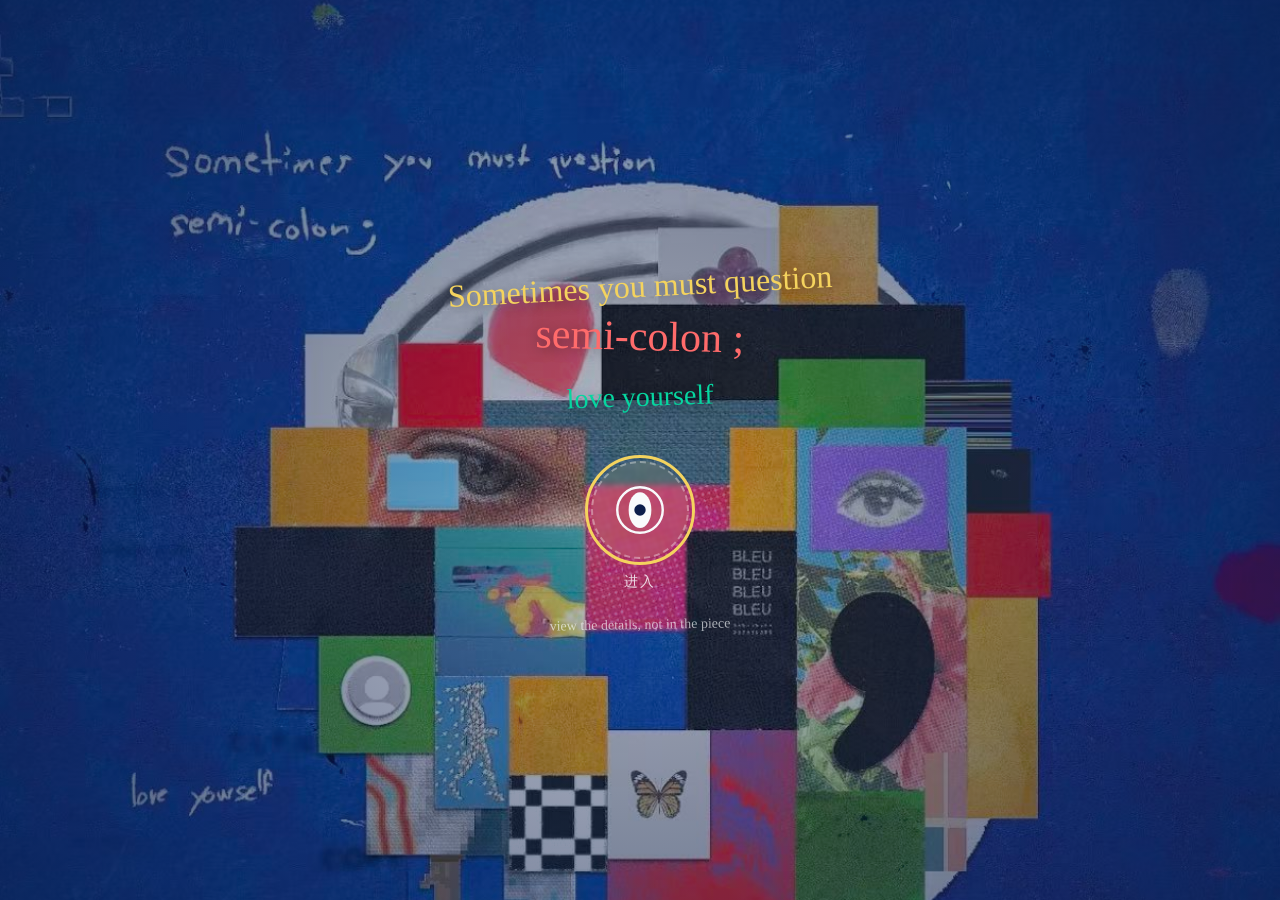
==== commit 8912735c: "feat(theme): 新增拼贴风欢迎页并整体换肤 - 将原 index.html 内容迁移到 home.html - 新增 index.html 作为全屏欢迎页，使用用户提供的拼贴插画作为背景 -" ====
--- a/index.html
+++ b/index.html
@@ -3,126 +3,34 @@
 <head>
   <meta charset="UTF-8">
   <meta name="viewport" content="width=device-width, initial-scale=1.0">
-  <meta name="description" content="熊英菲的个人主页 —— 数据科学专业，喜欢阅读、音乐、心理学与认知科学。">
-  <title>熊英菲 | 个人主页</title>
-  <link rel="stylesheet" href="css/style.css">
+  <meta name="description" content="熊英菲的个人主页 —— 拼贴、记录、质疑与爱。">
+  <title>熊英菲 | Welcome</title>
+  <link rel="stylesheet" href="css/landing.css">
 </head>
-<body>
-  <a class="skip-link" href="#main">跳到主要内容</a>
+<body class="landing">
+  <main class="landing__stage" aria-label="欢迎页">
+    <div class="landing__image" role="img" aria-label="拼贴风格头像插画"></div>
+    <div class="landing__overlay"></div>
 
-  <nav class="nav" id="site-nav">
-    <div class="nav__inner">
-      <a class="nav__brand" href="index.html">熊英菲</a>
-      <button class="nav__toggle" type="button" aria-expanded="false" aria-controls="nav-menu" aria-label="打开菜单">
-        <span class="nav__toggle-bar"></span>
-        <span class="nav__toggle-bar"></span>
-        <span class="nav__toggle-bar"></span>
-      </button>
-      <ul class="nav__list" id="nav-menu">
-        <li><a href="#home">首页</a></li>
-        <li><a href="#about">关于我</a></li>
-        <li><a href="#works">我的作品</a></li>
-        <li><a href="#contact">联系我</a></li>
-      </ul>
+    <div class="landing__content">
+      <p class="landing__line landing__line--1">Sometimes you must question</p>
+      <p class="landing__line landing__line--2">semi-colon ;</p>
+      <p class="landing__line landing__line--3">love yourself</p>
+
+      <a class="landing__enter" href="home.html" aria-label="进入主页">
+        <span class="landing__enter-ring"></span>
+        <span class="landing__enter-eye">
+          <svg viewBox="0 0 64 64" aria-hidden="true">
+            <circle cx="32" cy="32" r="28" fill="none" stroke="currentColor" stroke-width="3"/>
+            <ellipse cx="32" cy="32" rx="14" ry="22" fill="currentColor"/>
+            <circle cx="32" cy="32" r="7" fill="#0b1d4b"/>
+          </svg>
+        </span>
+        <span class="landing__enter-text">进入</span>
+      </a>
+
+      <p class="landing__hint">view the details, not in the piece</p>
     </div>
-  </nav>
-
-  <main id="main">
-    <!-- 首屏 -->
-    <header class="hero" id="home">
-      <div class="hero__text">
-        <p class="hero__eyebrow">你好，很高兴见到你</p>
-        <h1>我是熊英菲</h1>
-        <p class="hero__desc">
-          2026 级数据科学专业学生。喜欢阅读与听音乐，
-          对心理学和认知科学保持长期的好奇。
-        </p>
-        <div class="hero__actions">
-          <a class="btn btn--primary" href="#works">看看我的作品</a>
-          <a class="btn btn--ghost" href="#contact">联系我</a>
-        </div>
-      </div>
-      <img class="hero__avatar" src="images/test2.jpg" alt="熊英菲的照片" width="220" height="220">
-    </header>
-
-    <!-- 关于我 -->
-    <section class="section" id="about">
-      <h2 class="section__title">关于我</h2>
-      <div class="about">
-        <p>
-          我就读于数据科学专业，平时用 HTML 和 CSS 做一些小页面，
-          把学到的东西和喜欢的内容记录下来。
-        </p>
-        <p>
-          我相信理解一件事的最好方式，是先把它讲清楚。
-          这个站点就是我练习「讲清楚」的地方。
-        </p>
-        <ul class="tags">
-          <li>阅读</li>
-          <li>音乐</li>
-          <li>心理学</li>
-          <li>认知科学</li>
-          <li>数据科学</li>
-        </ul>
-      </div>
-    </section>
-
-    <!-- 作品 -->
-    <section class="section" id="works">
-      <h2 class="section__title">我的作品</h2>
-      <div class="works">
-        <article class="card">
-          <p class="card__tag">网页练习</p>
-          <h3 class="card__title">个人主页</h3>
-          <p class="card__desc">记录我的兴趣和学习经历，用 HTML 组织内容、用 CSS 控制版式。</p>
-          <a class="card__link" href="project1.html">查看个人主页 →</a>
-        </article>
-        <article class="card">
-          <p class="card__tag">信息整理</p>
-          <h3 class="card__title">待办事项清单</h3>
-          <p class="card__desc">把群聊里的待办分类整理，帮同学看清截止时间、少赶一次 ddl。</p>
-          <a class="card__link" href="project2.html">查看项目作品 →</a>
-        </article>
-      </div>
-    </section>
-
-    <!-- 作品详情 -->
-    <section class="section" id="details">
-      <h2 class="section__title">作品详情</h2>
-      <div class="details">
-        <article class="detail" id="project-1">
-          <h3>个人主页</h3>
-          <p>用 HTML 组织个人爱好，用 CSS 设置颜色和布局，练习语义化标签与响应式排版。</p>
-          <p class="detail__meta">技术：HTML5 / CSS3</p>
-        </article>
-        <article class="detail" id="project-2">
-          <h3>信息收集平台</h3>
-          <p>
-            把微信群里的待办事项整理并分类，方便大学生赶 ddl 以及查阅资料。
-            目前已完成第一版的清单页面，后续会补充筛选与提醒。
-          </p>
-          <p class="detail__meta">技术：HTML5 / CSS3（规划中：JavaScript）</p>
-        </article>
-      </div>
-    </section>
-
-    <!-- 联系 -->
-    <section class="section section--contact" id="contact">
-      <h2 class="section__title">联系我</h2>
-      <p>欢迎交流网页设计，也欢迎聊聊心理学和学科专业知识。</p>
-      <p class="contact__mail">
-        邮箱：<a href="mailto:xiongyingfei@163.com">xiongyingfei@163.com</a>
-      </p>
-    </section>
   </main>
-
-  <footer class="footer">
-    <p>© <span id="year">2026</span> 熊英菲 · 用 HTML 和 CSS 手写</p>
-  </footer>
-
-  <script src="js/nav.js" defer></script>
-  <script>
-    document.getElementById('year').textContent = new Date().getFullYear();
-  </script>
 </body>
 </html>
--- a/css/landing.css
+++ b/css/landing.css
@@ -0,0 +1,182 @@
+/* ===========================================================
+   拼贴风欢迎页 landing.css
+   =========================================================== */
+
+* { box-sizing: border-box; }
+
+html, body {
+  margin: 0;
+  padding: 0;
+  height: 100%;
+}
+
+.landing {
+  background: #0b1d4b;
+  color: #f8fafc;
+  font-family: "Microsoft YaHei", "PingFang SC", "Hiragino Sans GB", system-ui, sans-serif;
+  overflow: hidden;
+}
+
+.landing__stage {
+  position: relative;
+  width: 100%;
+  height: 100dvh;
+  min-height: 600px;
+  display: grid;
+  place-items: center;
+}
+
+/* 背景图片 */
+.landing__image {
+  position: absolute;
+  inset: 0;
+  background: url("../images/landing-bg.jpg") center / cover no-repeat;
+  filter: saturate(1.05) contrast(1.05);
+  animation: kenburns 24s ease-in-out infinite alternate;
+}
+
+@keyframes kenburns {
+  from { transform: scale(1); }
+  to   { transform: scale(1.08); }
+}
+
+/* 渐变遮罩，让文字和按钮可读 */
+.landing__overlay {
+  position: absolute;
+  inset: 0;
+  background:
+    radial-gradient(circle at 50% 55%, rgba(11, 29, 75, 0.25) 0%, rgba(11, 29, 75, 0.55) 60%, rgba(11, 29, 75, 0.82) 100%);
+}
+
+.landing__content {
+  position: relative;
+  z-index: 2;
+  width: min(90%, 520px);
+  text-align: center;
+  padding: 28px 20px;
+}
+
+/* 手写感文字 */
+.landing__line {
+  margin: 0;
+  font-family: "KaiTi", "STKaiti", "Bradley Hand", "Comic Sans MS", cursive;
+  text-shadow: 0 3px 12px rgba(0, 0, 0, 0.35);
+  line-height: 1.2;
+}
+
+.landing__line--1 {
+  font-size: clamp(20px, 4.2vw, 32px);
+  color: #f4d35e;
+  transform: rotate(-3deg);
+  margin-bottom: 6px;
+}
+
+.landing__line--2 {
+  font-size: clamp(26px, 5vw, 42px);
+  color: #ff6b6b;
+  transform: rotate(1.5deg);
+  margin-bottom: 18px;
+}
+
+.landing__line--3 {
+  font-size: clamp(18px, 3.4vw, 28px);
+  color: #06d6a0;
+  transform: rotate(-2deg);
+  margin-bottom: 42px;
+}
+
+/* 进入按钮：眼睛造型 */
+.landing__enter {
+  position: relative;
+  display: inline-flex;
+  align-items: center;
+  justify-content: center;
+  width: 110px;
+  height: 110px;
+  border-radius: 50%;
+  color: #f8fafc;
+  text-decoration: none;
+  transition: transform 0.25s cubic-bezier(0.22, 1, 0.36, 1);
+}
+
+.landing__enter:hover {
+  transform: scale(1.1);
+}
+
+.landing__enter-ring {
+  position: absolute;
+  inset: 0;
+  border-radius: 50%;
+  border: 3px solid #f4d35e;
+  animation: pulse-ring 2s ease-out infinite;
+}
+
+.landing__enter::before {
+  content: "";
+  position: absolute;
+  inset: 6px;
+  border-radius: 50%;
+  background: rgba(244, 211, 94, 0.12);
+  backdrop-filter: blur(2px);
+  border: 2px dashed rgba(255, 255, 255, 0.35);
+}
+
+@keyframes pulse-ring {
+  0%   { transform: scale(1);   opacity: 0.9; }
+  100% { transform: scale(1.5); opacity: 0; }
+}
+
+.landing__enter-eye {
+  position: relative;
+  width: 52px;
+  height: 52px;
+  display: grid;
+  place-items: center;
+}
+
+.landing__enter-eye svg {
+  width: 100%;
+  height: 100%;
+  color: currentColor;
+}
+
+.landing__enter-text {
+  position: absolute;
+  bottom: -26px;
+  left: 50%;
+  transform: translateX(-50%);
+  font-size: 14px;
+  letter-spacing: 2px;
+  color: #f8fafc;
+  text-transform: uppercase;
+  opacity: 0.85;
+}
+
+.landing__hint {
+  margin: 52px 0 0;
+  font-size: 14px;
+  color: rgba(248, 250, 252, 0.65);
+  font-family: "KaiTi", "STKaiti", cursive;
+  transform: rotate(-1deg);
+}
+
+/* 响应式 */
+@media (max-width: 520px) {
+  .landing__enter {
+    width: 92px;
+    height: 92px;
+  }
+  .landing__enter-eye {
+    width: 44px;
+    height: 44px;
+  }
+  .landing__line--2 {
+    margin-bottom: 26px;
+  }
+}
+
+@media (prefers-reduced-motion: reduce) {
+  .landing__image { animation: none; }
+  .landing__enter-ring { animation: none; }
+  * { transition: none !important; }
+}
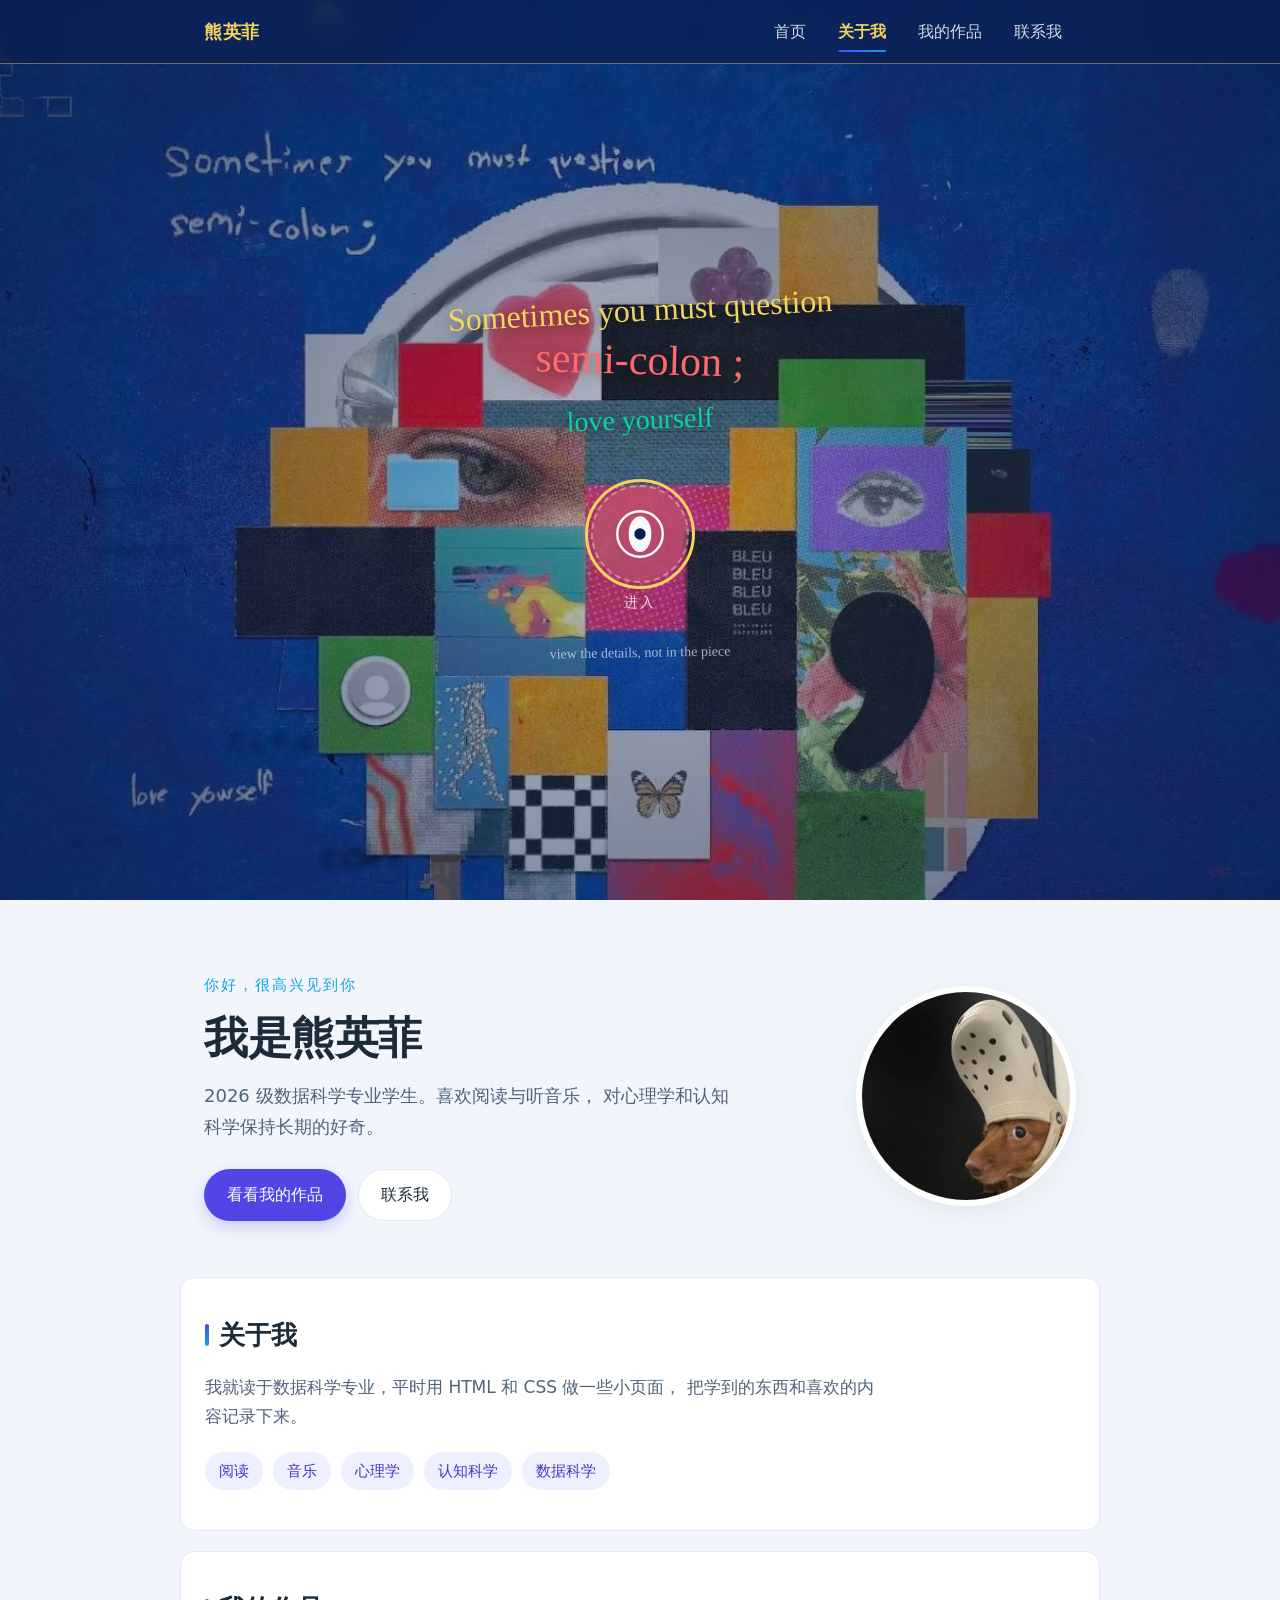
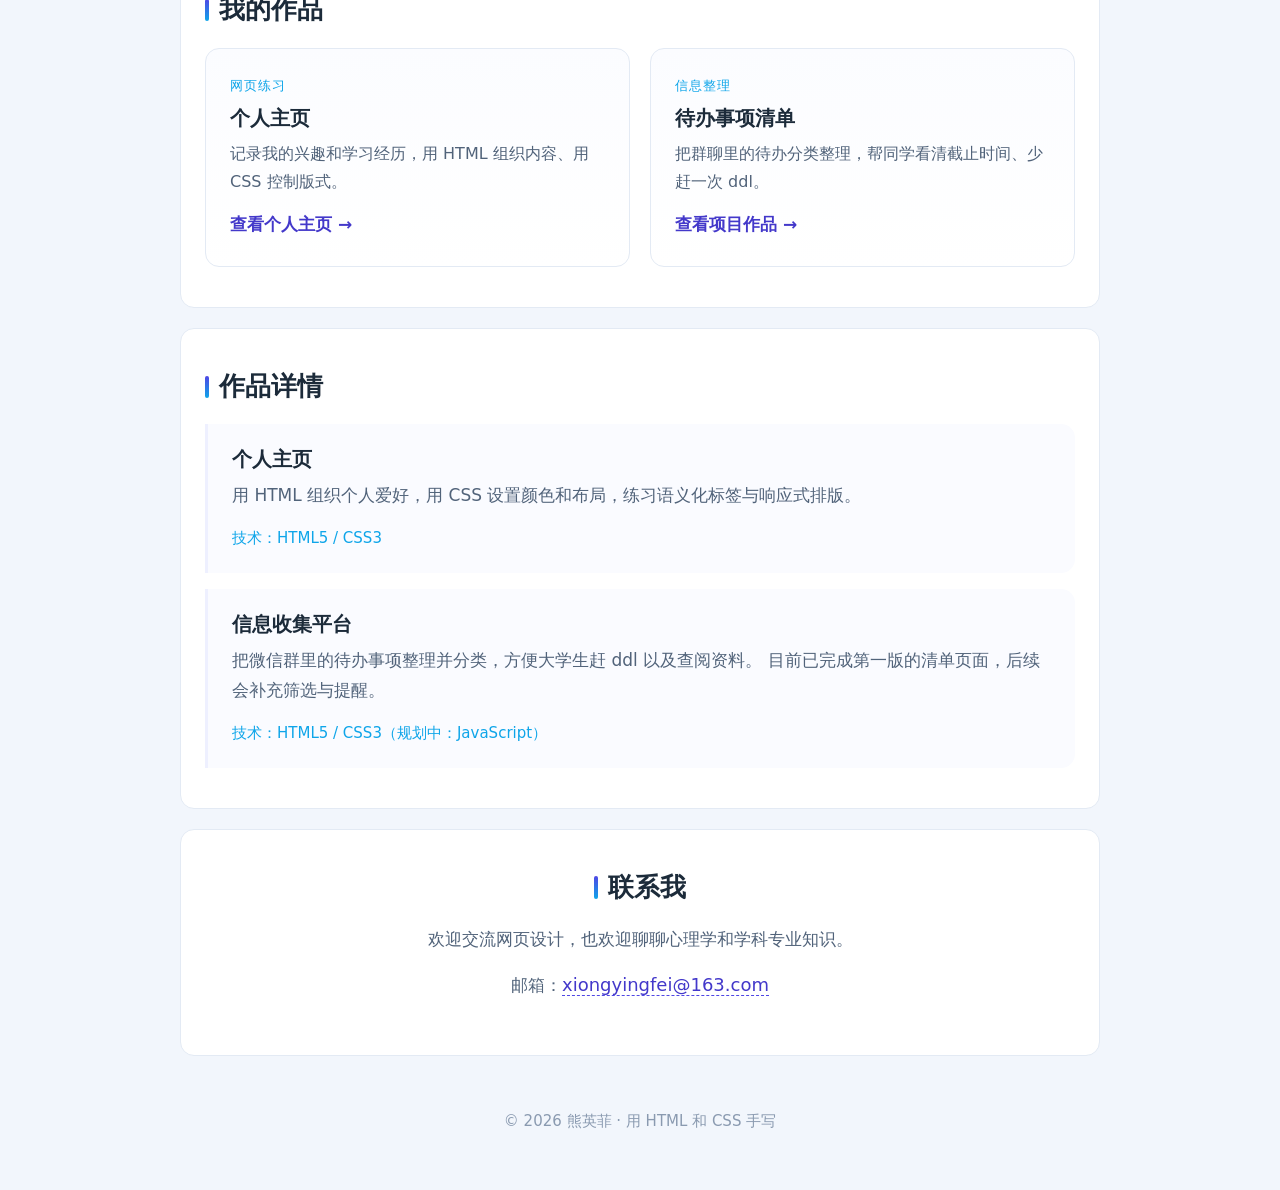
==== commit 47492e65: "feat: 将欢迎页与主页整合为单页网站 - index.html 改为单页：顶部全屏拼贴欢迎页，点击眼睛图标平滑滚动到主页内容 - 删除独立的 home.html，子页面返回链接统一指向 index" ====
--- a/index.html
+++ b/index.html
@@ -3,12 +3,32 @@
 <head>
   <meta charset="UTF-8">
   <meta name="viewport" content="width=device-width, initial-scale=1.0">
-  <meta name="description" content="熊英菲的个人主页 —— 拼贴、记录、质疑与爱。">
-  <title>熊英菲 | Welcome</title>
-  <link rel="stylesheet" href="css/landing.css">
+  <meta name="description" content="熊英菲的个人主页 —— 数据科学专业，喜欢阅读、音乐、心理学与认知科学。">
+  <title>熊英菲 | 个人主页</title>
+  <link rel="stylesheet" href="css/style.css">
 </head>
-<body class="landing">
-  <main class="landing__stage" aria-label="欢迎页">
+<body>
+  <a class="skip-link" href="#home">跳到主要内容</a>
+
+  <nav class="nav is-dark" id="site-nav">
+    <div class="nav__inner">
+      <a class="nav__brand" href="index.html">熊英菲</a>
+      <button class="nav__toggle" type="button" aria-expanded="false" aria-controls="nav-menu" aria-label="打开菜单">
+        <span class="nav__toggle-bar"></span>
+        <span class="nav__toggle-bar"></span>
+        <span class="nav__toggle-bar"></span>
+      </button>
+      <ul class="nav__list" id="nav-menu">
+        <li><a href="#home">首页</a></li>
+        <li><a href="#about">关于我</a></li>
+        <li><a href="#works">我的作品</a></li>
+        <li><a href="#contact">联系我</a></li>
+      </ul>
+    </div>
+  </nav>
+
+  <!-- 欢迎页 / 首屏 landing -->
+  <section class="landing" id="welcome" aria-label="欢迎页">
     <div class="landing__image" role="img" aria-label="拼贴风格头像插画"></div>
     <div class="landing__overlay"></div>
 
@@ -17,7 +37,7 @@
       <p class="landing__line landing__line--2">semi-colon ;</p>
       <p class="landing__line landing__line--3">love yourself</p>
 
-      <a class="landing__enter" href="home.html" aria-label="进入主页">
+      <a class="landing__enter" href="#home" aria-label="进入主页">
         <span class="landing__enter-ring"></span>
         <span class="landing__enter-eye">
           <svg viewBox="0 0 64 64" aria-hidden="true">
@@ -31,6 +51,100 @@
 
       <p class="landing__hint">view the details, not in the piece</p>
     </div>
+  </section>
+
+  <main id="main">
+    <!-- 首屏 -->
+    <header class="hero" id="home">
+      <div class="hero__text">
+        <p class="hero__eyebrow">你好，很高兴见到你</p>
+        <h1>我是熊英菲</h1>
+        <p class="hero__desc">
+          2026 级数据科学专业学生。喜欢阅读与听音乐，
+          对心理学和认知科学保持长期的好奇。
+        </p>
+        <div class="hero__actions">
+          <a class="btn btn--primary" href="#works">看看我的作品</a>
+          <a class="btn btn--ghost" href="#contact">联系我</a>
+        </div>
+      </div>
+      <img class="hero__avatar" src="images/test2.jpg" alt="熊英菲的照片" width="220" height="220">
+    </header>
+
+    <!-- 关于我 -->
+    <section class="section" id="about">
+      <h2 class="section__title">关于我</h2>
+      <div class="about">
+        <p>
+          我就读于数据科学专业，平时用 HTML 和 CSS 做一些小页面，
+          把学到的东西和喜欢的内容记录下来。
+        </p>
+        <ul class="tags">
+          <li>阅读</li>
+          <li>音乐</li>
+          <li>心理学</li>
+          <li>认知科学</li>
+          <li>数据科学</li>
+        </ul>
+      </div>
+    </section>
+
+    <!-- 作品 -->
+    <section class="section" id="works">
+      <h2 class="section__title">我的作品</h2>
+      <div class="works">
+        <article class="card">
+          <p class="card__tag">网页练习</p>
+          <h3 class="card__title">个人主页</h3>
+          <p class="card__desc">记录我的兴趣和学习经历，用 HTML 组织内容、用 CSS 控制版式。</p>
+          <a class="card__link" href="project1.html">查看个人主页 →</a>
+        </article>
+        <article class="card">
+          <p class="card__tag">信息整理</p>
+          <h3 class="card__title">待办事项清单</h3>
+          <p class="card__desc">把群聊里的待办分类整理，帮同学看清截止时间、少赶一次 ddl。</p>
+          <a class="card__link" href="project2.html">查看项目作品 →</a>
+        </article>
+      </div>
+    </section>
+
+    <!-- 作品详情 -->
+    <section class="section" id="details">
+      <h2 class="section__title">作品详情</h2>
+      <div class="details">
+        <article class="detail" id="project-1">
+          <h3>个人主页</h3>
+          <p>用 HTML 组织个人爱好，用 CSS 设置颜色和布局，练习语义化标签与响应式排版。</p>
+          <p class="detail__meta">技术：HTML5 / CSS3</p>
+        </article>
+        <article class="detail" id="project-2">
+          <h3>信息收集平台</h3>
+          <p>
+            把微信群里的待办事项整理并分类，方便大学生赶 ddl 以及查阅资料。
+            目前已完成第一版的清单页面，后续会补充筛选与提醒。
+          </p>
+          <p class="detail__meta">技术：HTML5 / CSS3（规划中：JavaScript）</p>
+        </article>
+      </div>
+    </section>
+
+    <!-- 联系 -->
+    <section class="section section--contact" id="contact">
+      <h2 class="section__title">联系我</h2>
+      <p>欢迎交流网页设计，也欢迎聊聊心理学和学科专业知识。</p>
+      <p class="contact__mail">
+        邮箱：<a href="mailto:xiongyingfei@163.com">xiongyingfei@163.com</a>
+      </p>
+    </section>
   </main>
+
+  <footer class="footer">
+    <p>© <span id="year">2026</span> 熊英菲 · 用 HTML 和 CSS 手写</p>
+  </footer>
+
+  <script src="js/nav.js" defer></script>
+  <script>
+    document.getElementById('year').textContent = new Date().getFullYear();
+  </script>
 </body>
 </html>
--- a/css/style.css
+++ b/css/style.css
@@ -0,0 +1,1012 @@
+/* ===========================================================
+   熊英菲 · 个人主页样式
+   1. 设计变量    2. 基础样式    3. 导航
+   4. 首屏        5. 通用区块    6. 作品卡片
+   7. 详情        8. 页脚        9. 响应式
+   =========================================================== */
+
+/* ---------- 1. 设计变量 ---------- */
+:root {
+  --bg: #f2f6fc;
+  --surface: #ffffff;
+  --ink: #1c2b3a;
+  --ink-soft: #51637a;
+  --brand: #4f46e5;
+  --brand-ink: #4338ca;
+  --brand-soft: #eef0ff;
+  --accent: #0ea5e9;
+  --line: #e3eaf4;
+  --radius: 14px;
+  --shadow: 0 8px 24px rgba(28, 43, 58, 0.07);
+  --nav-h: 64px;
+  --container: 920px;
+  --yellow: #f4d35e;
+  --blue: #0b1d4b;
+}
+
+/* ---------- 2. 基础样式 ---------- */
+*,
+*::before,
+*::after {
+  box-sizing: border-box;
+}
+
+html {
+  scroll-behavior: smooth;
+  scroll-padding-top: calc(var(--nav-h) + 16px);
+}
+
+body {
+  margin: 0;
+  padding-top: var(--nav-h);
+  background: var(--bg);
+  color: var(--ink);
+  font-family: "Microsoft YaHei", "PingFang SC", "Hiragino Sans GB", system-ui, sans-serif;
+  font-size: 17px;
+  line-height: 1.75;
+  -webkit-font-smoothing: antialiased;
+}
+
+h1, h2, h3 {
+  line-height: 1.35;
+  margin: 0 0 12px;
+}
+
+h1 {
+  font-size: clamp(32px, 5vw, 44px);
+  letter-spacing: -0.5px;
+}
+
+h2 { font-size: clamp(22px, 3vw, 26px); }
+h3 { font-size: 20px; }
+
+p { margin: 0 0 14px; color: var(--ink-soft); }
+
+a {
+  color: var(--brand-ink);
+  text-decoration: none;
+  transition: color 0.18s ease;
+}
+
+a:hover { color: var(--brand); }
+
+a:focus-visible {
+  outline: 2px solid var(--accent);
+  outline-offset: 3px;
+  border-radius: 4px;
+}
+
+ul { margin: 0 0 14px; padding-left: 22px; }
+
+.skip-link {
+  position: absolute;
+  left: -9999px;
+  top: 0;
+  background: var(--brand);
+  color: #fff;
+  padding: 10px 16px;
+  border-radius: 0 0 8px 0;
+  z-index: 200;
+}
+
+.skip-link:focus {
+  left: 0;
+  color: #fff;
+}
+
+/* ---------- 3. 导航 ---------- */
+.nav {
+  position: fixed;
+  inset: 0 0 auto 0;
+  height: var(--nav-h);
+  background: rgba(255, 255, 255, 0.8);
+  backdrop-filter: blur(12px);
+  -webkit-backdrop-filter: blur(12px);
+  border-bottom: 1px solid var(--line);
+  z-index: 100;
+  animation: nav-drop 0.55s cubic-bezier(0.22, 1, 0.36, 1) both;
+  transition: background 0.25s ease, box-shadow 0.25s ease;
+}
+
+/* 页面往下滚动后加投影（js/nav.js 控制） */
+.nav.is-scrolled {
+  background: rgba(255, 255, 255, 0.92);
+  box-shadow: 0 6px 20px rgba(28, 43, 58, 0.08);
+}
+
+@keyframes nav-drop {
+  from { transform: translateY(-100%); opacity: 0; }
+  to   { transform: translateY(0);     opacity: 1; }
+}
+
+.nav__inner {
+  max-width: var(--container);
+  height: 100%;
+  margin: 0 auto;
+  padding: 0 24px;
+  display: flex;
+  align-items: center;
+  justify-content: space-between;
+  gap: 16px;
+}
+
+.nav__brand {
+  position: relative;
+  font-weight: 700;
+  font-size: 18px;
+  color: var(--ink);
+  letter-spacing: 0.5px;
+  transition: color 0.2s ease;
+}
+
+/* logo 下划线滑入 */
+.nav__brand::after {
+  content: "";
+  position: absolute;
+  left: 0;
+  bottom: -4px;
+  width: 100%;
+  height: 2px;
+  border-radius: 2px;
+  background: linear-gradient(90deg, var(--brand), var(--accent));
+  transform: scaleX(0);
+  transform-origin: left center;
+  transition: transform 0.28s cubic-bezier(0.22, 1, 0.36, 1);
+}
+
+.nav__brand:hover { color: var(--brand-ink); }
+.nav__brand:hover::after { transform: scaleX(1); }
+
+.nav__list {
+  display: flex;
+  gap: 4px;
+  list-style: none;
+  margin: 0;
+  padding: 0;
+}
+
+.nav__list a {
+  position: relative;
+  display: block;
+  padding: 8px 14px;
+  border-radius: 999px;
+  color: var(--ink-soft);
+  font-size: 16px;
+  transition: color 0.2s ease, background 0.2s ease, transform 0.2s ease;
+}
+
+/* 链接下划线：悬停或当前区块时从左滑入 */
+.nav__list a::after {
+  content: "";
+  position: absolute;
+  left: 14px;
+  right: 14px;
+  bottom: 2px;
+  height: 2px;
+  border-radius: 2px;
+  background: linear-gradient(90deg, var(--brand), var(--accent));
+  transform: scaleX(0);
+  transform-origin: left center;
+  transition: transform 0.28s cubic-bezier(0.22, 1, 0.36, 1);
+}
+
+.nav__list a:hover {
+  color: var(--brand-ink);
+  background: var(--brand-soft);
+  transform: translateY(-1px);
+}
+
+.nav__list a:hover::after,
+.nav__list a.is-active::after {
+  transform: scaleX(1);
+}
+
+.nav__list a.is-active {
+  color: var(--brand-ink);
+  font-weight: 600;
+}
+
+/* 汉堡按钮：仅小屏显示 */
+.nav__toggle {
+  display: none;
+  flex-direction: column;
+  justify-content: center;
+  gap: 5px;
+  width: 42px;
+  height: 42px;
+  padding: 0 9px;
+  background: transparent;
+  border: none;
+  border-radius: 10px;
+  cursor: pointer;
+  transition: background 0.2s ease;
+}
+
+.nav__toggle:hover { background: var(--brand-soft); }
+
+.nav__toggle-bar {
+  display: block;
+  width: 100%;
+  height: 2px;
+  border-radius: 2px;
+  background: var(--ink);
+  transition: transform 0.3s cubic-bezier(0.22, 1, 0.36, 1), opacity 0.2s ease;
+}
+
+/* 菜单展开时三条线动画变成叉 */
+.nav.is-open .nav__toggle-bar:nth-child(1) { transform: translateY(7px) rotate(45deg); }
+.nav.is-open .nav__toggle-bar:nth-child(2) { opacity: 0; }
+.nav.is-open .nav__toggle-bar:nth-child(3) { transform: translateY(-7px) rotate(-45deg); }
+
+/* ---------- 4. 首屏 ---------- */
+.hero {
+  max-width: var(--container);
+  margin: 0 auto;
+  padding: 72px 24px 56px;
+  display: flex;
+  align-items: center;
+  justify-content: space-between;
+  gap: 48px;
+}
+
+.hero__eyebrow {
+  color: var(--accent);
+  font-size: 15px;
+  letter-spacing: 2px;
+  margin-bottom: 10px;
+}
+
+.hero__desc {
+  max-width: 46ch;
+  font-size: 18px;
+}
+
+.hero__actions {
+  display: flex;
+  flex-wrap: wrap;
+  gap: 12px;
+  margin-top: 26px;
+}
+
+.hero__avatar {
+  width: 220px;
+  height: 220px;
+  flex: 0 0 220px;
+  border-radius: 50%;
+  object-fit: cover;
+  box-shadow: var(--shadow);
+  border: 6px solid var(--surface);
+}
+
+/* 按钮 */
+.btn {
+  display: inline-block;
+  padding: 11px 22px;
+  border-radius: 999px;
+  font-size: 16px;
+  border: 1px solid transparent;
+  transition: transform 0.18s ease, box-shadow 0.18s ease, background 0.18s ease;
+}
+
+.btn--primary {
+  background: var(--brand);
+  color: #fff;
+  box-shadow: 0 6px 16px rgba(79, 70, 229, 0.25);
+}
+
+.btn--primary:hover {
+  background: var(--brand-ink);
+  color: #fff;
+  transform: translateY(-2px);
+}
+
+.btn--ghost {
+  border-color: var(--line);
+  background: var(--surface);
+  color: var(--ink);
+}
+
+.btn--ghost:hover {
+  border-color: var(--brand);
+  color: var(--brand-ink);
+  transform: translateY(-2px);
+}
+
+/* ---------- 5. 通用区块 ---------- */
+.section {
+  max-width: var(--container);
+  margin: 0 auto 20px;
+  padding: 40px 24px;
+  background: var(--surface);
+  border: 1px solid var(--line);
+  border-radius: var(--radius);
+}
+
+.section__title {
+  position: relative;
+  padding-left: 14px;
+  margin-bottom: 20px;
+}
+
+.section__title::before {
+  content: "";
+  position: absolute;
+  left: 0;
+  top: 0.25em;
+  bottom: 0.25em;
+  width: 4px;
+  border-radius: 4px;
+  background: linear-gradient(180deg, var(--brand), var(--accent));
+}
+
+.about p { max-width: 62ch; }
+
+.tags {
+  display: flex;
+  flex-wrap: wrap;
+  gap: 10px;
+  list-style: none;
+  padding: 0;
+  margin: 20px 0 0;
+}
+
+.tags li {
+  padding: 6px 14px;
+  border-radius: 999px;
+  background: var(--brand-soft);
+  color: var(--brand-ink);
+  font-size: 15px;
+}
+
+/* ---------- 6. 作品卡片 ---------- */
+.works {
+  display: grid;
+  grid-template-columns: repeat(auto-fit, minmax(260px, 1fr));
+  gap: 20px;
+}
+
+.card {
+  display: flex;
+  flex-direction: column;
+  padding: 26px 24px;
+  background: linear-gradient(180deg, #fbfcff, var(--surface));
+  border: 1px solid var(--line);
+  border-radius: var(--radius);
+  transition: transform 0.2s ease, box-shadow 0.2s ease, border-color 0.2s ease;
+}
+
+.card:hover {
+  transform: translateY(-4px);
+  box-shadow: var(--shadow);
+  border-color: #cfd9ea;
+}
+
+.card__tag {
+  margin-bottom: 8px;
+  font-size: 13px;
+  letter-spacing: 1px;
+  color: var(--accent);
+}
+
+.card__title { margin-bottom: 8px; }
+
+.card__desc {
+  flex: 1;
+  font-size: 16px;
+}
+
+.card__link {
+  font-weight: 600;
+}
+
+/* ---------- 7. 详情 ---------- */
+.details {
+  display: grid;
+  gap: 16px;
+}
+
+.detail {
+  padding: 22px 24px;
+  border-left: 3px solid var(--brand-soft);
+  border-radius: 0 var(--radius) var(--radius) 0;
+  background: #fafbff;
+}
+
+.detail h3 { margin-bottom: 8px; }
+
+.detail p:last-child { margin-bottom: 0; }
+
+.detail__meta {
+  font-size: 15px;
+  color: var(--accent);
+}
+
+/* ---------- 联系 ---------- */
+.section--contact {
+  text-align: center;
+}
+
+.section--contact .section__title {
+  display: inline-block;
+  text-align: left;
+}
+
+.contact__mail a {
+  font-size: 18px;
+  border-bottom: 1px dashed var(--brand);
+}
+
+/* ---------- 8. 页脚 ---------- */
+.footer {
+  max-width: var(--container);
+  margin: 0 auto;
+  padding: 32px 24px 56px;
+  text-align: center;
+  font-size: 15px;
+  color: #8a9ab0;
+}
+
+.footer p { color: inherit; margin: 0; }
+
+/* ---------- 9. 响应式 ---------- */
+@media (max-width: 760px) {
+  body { font-size: 16px; }
+
+  /* 小屏：导航收成汉堡菜单，点开从上方滑下 */
+  .nav__toggle { display: flex; }
+
+  .nav__list {
+    position: absolute;
+    top: var(--nav-h);
+    left: 0;
+    right: 0;
+    flex-direction: column;
+    gap: 2px;
+    padding: 12px 16px 18px;
+    background: rgba(255, 255, 255, 0.97);
+    backdrop-filter: blur(12px);
+    -webkit-backdrop-filter: blur(12px);
+    border-bottom: 1px solid var(--line);
+    box-shadow: 0 14px 28px rgba(28, 43, 58, 0.1);
+    opacity: 0;
+    visibility: hidden;
+    transform: translateY(-10px);
+    transition: opacity 0.26s ease, transform 0.26s cubic-bezier(0.22, 1, 0.36, 1), visibility 0.26s;
+  }
+
+  .nav.is-open .nav__list {
+    opacity: 1;
+    visibility: visible;
+    transform: translateY(0);
+  }
+
+  .nav__list a {
+    padding: 12px 16px;
+    border-radius: 10px;
+    font-size: 16px;
+  }
+
+  .nav__list a::after { display: none; }
+
+  .hero {
+    flex-direction: column-reverse;
+    text-align: center;
+    padding: 48px 20px 40px;
+    gap: 28px;
+  }
+
+  .hero__desc { margin-left: auto; margin-right: auto; }
+  .hero__actions { justify-content: center; }
+
+  .hero__avatar {
+    width: 160px;
+    height: 160px;
+    flex-basis: 160px;
+  }
+
+  .section {
+    margin-left: 16px;
+    margin-right: 16px;
+    padding: 28px 20px;
+  }
+}
+
+/* 尊重「减少动效」偏好 */
+@media (prefers-reduced-motion: reduce) {
+  html { scroll-behavior: auto; }
+  *, *::before, *::after {
+    transition: none !important;
+    animation: none !important;
+  }
+}
+
+/* ---------- 10. 滚动浮现（js/nav.js 控制；无 JS 时内容正常显示） ---------- */
+body.js-enabled .hero,
+body.js-enabled .section {
+  opacity: 0;
+  transform: translateY(18px);
+  transition: opacity 0.6s ease, transform 0.6s cubic-bezier(0.22, 1, 0.36, 1);
+}
+
+body.js-enabled .hero.is-visible,
+body.js-enabled .section.is-visible {
+  opacity: 1;
+  transform: none;
+}
+
+/* ===========================================================
+   子页面（project1 / project2 共用）
+   =========================================================== */
+.page {
+  max-width: var(--container);
+  margin: 0 auto;
+  padding: 40px 24px 8px;
+}
+
+.back-link {
+  display: inline-block;
+  margin-bottom: 26px;
+  font-size: 16px;
+  color: var(--ink-soft);
+}
+
+.back-link:hover { color: var(--brand); }
+
+.page__header {
+  padding: 0 4px 26px;
+}
+
+.page__eyebrow {
+  color: var(--accent);
+  font-size: 14px;
+  letter-spacing: 2px;
+  margin-bottom: 6px;
+}
+
+.page__header p:last-child {
+  max-width: 62ch;
+  font-size: 18px;
+}
+
+.page .section { padding: 32px 28px; }
+
+.interest-grid {
+  display: grid;
+  grid-template-columns: repeat(auto-fit, minmax(220px, 1fr));
+  gap: 18px;
+}
+
+.interest {
+  padding: 22px 22px 6px;
+  background: #fafbff;
+  border: 1px solid var(--line);
+  border-radius: var(--radius);
+}
+
+.interest h3 { margin-bottom: 6px; }
+
+.plain-list {
+  list-style: none;
+  padding: 0;
+  margin: 0;
+}
+
+.plain-list li {
+  position: relative;
+  padding-left: 22px;
+  margin-bottom: 10px;
+  color: var(--ink-soft);
+}
+
+.plain-list li::before {
+  content: "";
+  position: absolute;
+  left: 4px;
+  top: 0.72em;
+  width: 7px;
+  height: 7px;
+  border-radius: 50%;
+  background: var(--accent);
+}
+
+code {
+  padding: 2px 6px;
+  border-radius: 6px;
+  background: var(--brand-soft);
+  color: var(--brand-ink);
+  font-family: "SFMono-Regular", Consolas, monospace;
+  font-size: 0.92em;
+}
+
+.sr-only {
+  position: absolute;
+  width: 1px;
+  height: 1px;
+  padding: 0;
+  margin: -1px;
+  overflow: hidden;
+  clip: rect(0 0 0 0);
+  white-space: nowrap;
+  border: 0;
+}
+
+/* ===========================================================
+   待办清单（project2）
+   =========================================================== */
+.todo__form {
+  display: grid;
+  grid-template-columns: 1fr auto auto auto;
+  gap: 10px;
+  margin-bottom: 22px;
+}
+
+.todo__form input,
+.todo__form select {
+  padding: 11px 14px;
+  font: inherit;
+  font-size: 16px;
+  color: var(--ink);
+  background: #fff;
+  border: 1px solid var(--line);
+  border-radius: 10px;
+  transition: border-color 0.18s ease, box-shadow 0.18s ease;
+}
+
+.todo__form input:focus,
+.todo__form select:focus {
+  outline: none;
+  border-color: var(--brand);
+  box-shadow: 0 0 0 3px rgba(79, 70, 229, 0.12);
+}
+
+.todo__form .btn {
+  border: none;
+  cursor: pointer;
+  font-family: inherit;
+}
+
+.todo__toolbar {
+  display: flex;
+  flex-wrap: wrap;
+  align-items: center;
+  justify-content: space-between;
+  gap: 12px;
+  padding-bottom: 16px;
+  border-bottom: 1px solid var(--line);
+}
+
+.filters {
+  display: flex;
+  flex-wrap: wrap;
+  gap: 8px;
+}
+
+.filter {
+  padding: 7px 16px;
+  font: inherit;
+  font-size: 15px;
+  color: var(--ink-soft);
+  background: #f4f7fc;
+  border: 1px solid transparent;
+  border-radius: 999px;
+  cursor: pointer;
+  transition: background 0.18s ease, color 0.18s ease;
+}
+
+.filter:hover { background: var(--brand-soft); }
+
+.filter.is-active {
+  background: var(--brand);
+  color: #fff;
+}
+
+.todo__stats {
+  margin: 0;
+  font-size: 15px;
+  color: var(--ink-soft);
+}
+
+.todo__list {
+  list-style: none;
+  margin: 0;
+  padding: 0;
+}
+
+.todo__item {
+  display: flex;
+  align-items: flex-start;
+  gap: 14px;
+  padding: 16px 4px;
+  border-bottom: 1px solid var(--line);
+}
+
+.todo__item:last-child { border-bottom: none; }
+
+.todo__toggle {
+  flex: 0 0 auto;
+  width: 22px;
+  height: 22px;
+  margin-top: 6px;
+  padding: 0;
+  border: 2px solid #c3cfe1;
+  border-radius: 50%;
+  background: #fff;
+  cursor: pointer;
+  transition: background 0.18s ease, border-color 0.18s ease;
+}
+
+.todo__toggle:hover { border-color: var(--brand); }
+
+.todo__item.is-done .todo__toggle {
+  border-color: var(--brand);
+  background: var(--brand);
+  background-image: linear-gradient(45deg, transparent 45%, #fff 45%, #fff 55%, transparent 55%),
+                    linear-gradient(-45deg, transparent 45%, #fff 45%, #fff 55%, transparent 55%);
+}
+
+.todo__body { flex: 1; min-width: 0; }
+
+.todo__title {
+  margin: 0 0 4px;
+  color: var(--ink);
+  font-size: 17px;
+  word-break: break-word;
+}
+
+.todo__item.is-done .todo__title {
+  color: #9aa9bd;
+  text-decoration: line-through;
+}
+
+.todo__meta {
+  display: flex;
+  flex-wrap: wrap;
+  align-items: center;
+  gap: 10px;
+  margin: 0;
+  font-size: 14px;
+}
+
+.badge {
+  padding: 2px 10px;
+  border-radius: 999px;
+  font-size: 13px;
+  background: #eef2f8;
+  color: var(--ink-soft);
+}
+
+.badge--urgent { background: #ffeceb; color: #c2410c; }
+.badge--normal { background: var(--brand-soft); color: var(--brand-ink); }
+.badge--resource { background: #e6f6fe; color: #0369a1; }
+
+.todo__due { color: var(--ink-soft); }
+.todo__due.is-soon { color: #c2410c; }
+.todo__due.is-overdue { color: #b91c1c; font-weight: 600; }
+
+.todo__remove {
+  flex: 0 0 auto;
+  padding: 5px 12px;
+  font: inherit;
+  font-size: 14px;
+  color: #93a2b8;
+  background: transparent;
+  border: 1px solid transparent;
+  border-radius: 8px;
+  cursor: pointer;
+  transition: color 0.18s ease, border-color 0.18s ease;
+}
+
+.todo__remove:hover {
+  color: #b91c1c;
+  border-color: #f3c6c3;
+}
+
+.todo__empty {
+  padding: 28px 0 8px;
+  text-align: center;
+  color: #93a2b8;
+}
+
+@media (max-width: 760px) {
+  .page { padding: 28px 16px 8px; }
+  .todo__form { grid-template-columns: 1fr 1fr; }
+  .todo__form input#todo-input { grid-column: 1 / -1; }
+  .todo__form .btn { grid-column: 1 / -1; }
+  .todo__toolbar { align-items: flex-start; }
+}
+
+/* ===========================================================
+   12. 欢迎页 Landing（首页顶部全屏插画）
+   =========================================================== */
+.landing {
+  position: relative;
+  min-height: 100vh;
+  min-height: 100dvh;
+  display: grid;
+  place-items: center;
+  margin-top: calc(var(--nav-h) * -1);
+  padding: calc(var(--nav-h) + 24px) 24px 32px;
+  color: #f8fafc;
+  overflow: hidden;
+}
+
+.landing__image {
+  position: absolute;
+  inset: 0;
+  background: url("../images/landing-bg.jpg") center / cover no-repeat;
+  filter: saturate(1.05) contrast(1.05);
+  animation: kenburns 24s ease-in-out infinite alternate;
+}
+
+@keyframes kenburns {
+  from { transform: scale(1); }
+  to   { transform: scale(1.08); }
+}
+
+.landing__overlay {
+  position: absolute;
+  inset: 0;
+  background:
+    radial-gradient(circle at 50% 55%, rgba(11, 29, 75, 0.25) 0%, rgba(11, 29, 75, 0.55) 60%, rgba(11, 29, 75, 0.82) 100%);
+}
+
+.landing__content {
+  position: relative;
+  z-index: 2;
+  width: min(90%, 520px);
+  text-align: center;
+}
+
+.landing__line {
+  margin: 0;
+  font-family: "KaiTi", "STKaiti", "Bradley Hand", "Comic Sans MS", cursive;
+  text-shadow: 0 3px 12px rgba(0, 0, 0, 0.35);
+  line-height: 1.2;
+}
+
+.landing__line--1 {
+  font-size: clamp(20px, 4.2vw, 32px);
+  color: #f4d35e;
+  transform: rotate(-3deg);
+  margin-bottom: 6px;
+}
+
+.landing__line--2 {
+  font-size: clamp(26px, 5vw, 42px);
+  color: #ff6b6b;
+  transform: rotate(1.5deg);
+  margin-bottom: 18px;
+}
+
+.landing__line--3 {
+  font-size: clamp(18px, 3.4vw, 28px);
+  color: #06d6a0;
+  transform: rotate(-2deg);
+  margin-bottom: 42px;
+}
+
+.landing__enter {
+  position: relative;
+  display: inline-flex;
+  align-items: center;
+  justify-content: center;
+  width: 110px;
+  height: 110px;
+  border-radius: 50%;
+  color: #f8fafc;
+  text-decoration: none;
+  transition: transform 0.25s cubic-bezier(0.22, 1, 0.36, 1);
+}
+
+.landing__enter:hover { transform: scale(1.1); }
+
+.landing__enter-ring {
+  position: absolute;
+  inset: 0;
+  border-radius: 50%;
+  border: 3px solid #f4d35e;
+  animation: pulse-ring 2s ease-out infinite;
+}
+
+.landing__enter::before {
+  content: "";
+  position: absolute;
+  inset: 6px;
+  border-radius: 50%;
+  background: rgba(244, 211, 94, 0.12);
+  backdrop-filter: blur(2px);
+  border: 2px dashed rgba(255, 255, 255, 0.35);
+}
+
+@keyframes pulse-ring {
+  0%   { transform: scale(1);   opacity: 0.9; }
+  100% { transform: scale(1.5); opacity: 0; }
+}
+
+.landing__enter-eye {
+  position: relative;
+  width: 52px;
+  height: 52px;
+  display: grid;
+  place-items: center;
+}
+
+.landing__enter-eye svg {
+  width: 100%;
+  height: 100%;
+  color: currentColor;
+}
+
+.landing__enter-text {
+  position: absolute;
+  bottom: -26px;
+  left: 50%;
+  transform: translateX(-50%);
+  font-size: 14px;
+  letter-spacing: 2px;
+  color: #f8fafc;
+  text-transform: uppercase;
+  opacity: 0.85;
+}
+
+.landing__hint {
+  margin: 52px 0 0;
+  font-size: 14px;
+  color: rgba(248, 250, 252, 0.65);
+  font-family: "KaiTi", "STKaiti", cursive;
+  transform: rotate(-1deg);
+}
+
+@media (max-width: 520px) {
+  .landing__enter { width: 92px; height: 92px; }
+  .landing__enter-eye { width: 44px; height: 44px; }
+  .landing__line--2 { margin-bottom: 26px; }
+}
+
+/* ===========================================================
+   13. 导航深色模式（仅在欢迎页顶部使用）
+   =========================================================== */
+.nav.is-dark {
+  background: rgba(11, 29, 75, 0.55);
+  border-bottom-color: rgba(244, 211, 94, 0.45);
+}
+
+.nav.is-dark.is-scrolled {
+  background: rgba(11, 29, 75, 0.92);
+  box-shadow: 0 8px 28px rgba(0, 0, 0, 0.35);
+}
+
+.nav.is-dark .nav__brand {
+  color: var(--yellow);
+  border-color: var(--yellow);
+}
+
+.nav.is-dark .nav__brand:hover {
+  background: var(--yellow);
+  color: var(--blue);
+}
+
+.nav.is-dark .nav__list a { color: rgba(248, 250, 252, 0.85); }
+.nav.is-dark .nav__list a:hover { color: #fff; background: rgba(255, 255, 255, 0.1); }
+.nav.is-dark .nav__list a.is-active { color: var(--yellow); }
+
+.nav.is-dark .nav__toggle {
+  border-color: var(--yellow);
+  background: rgba(255, 255, 255, 0.08);
+}
+
+.nav.is-dark .nav__toggle:hover { background: rgba(244, 211, 94, 0.18); }
+.nav.is-dark .nav__toggle-bar { background: var(--yellow); }
+
+@media (max-width: 760px) {
+  .nav.is-dark .nav__list {
+    background: rgba(11, 29, 75, 0.98);
+    border-bottom-color: rgba(244, 211, 94, 0.45);
+  }
+}
+
+@media (prefers-reduced-motion: reduce) {
+  .landing__image { animation: none; }
+  .landing__enter-ring { animation: none; }
+}
+
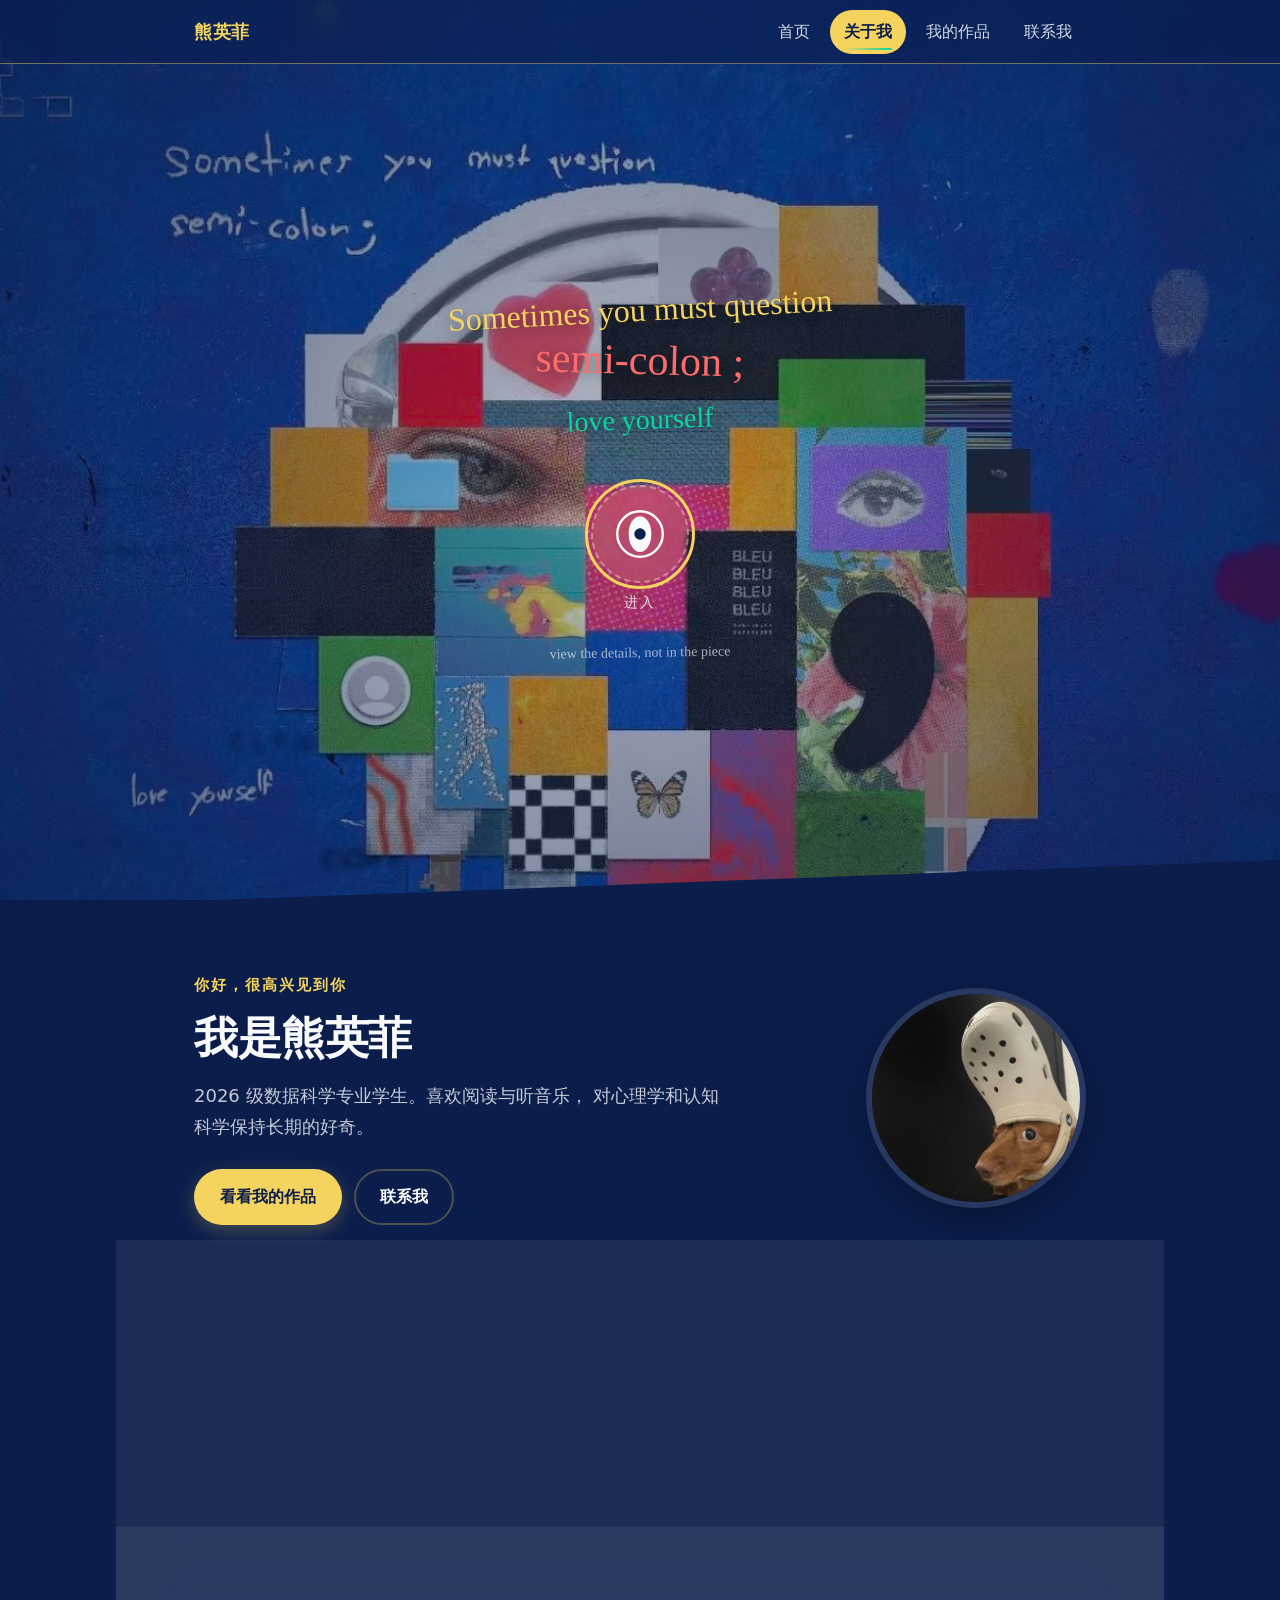
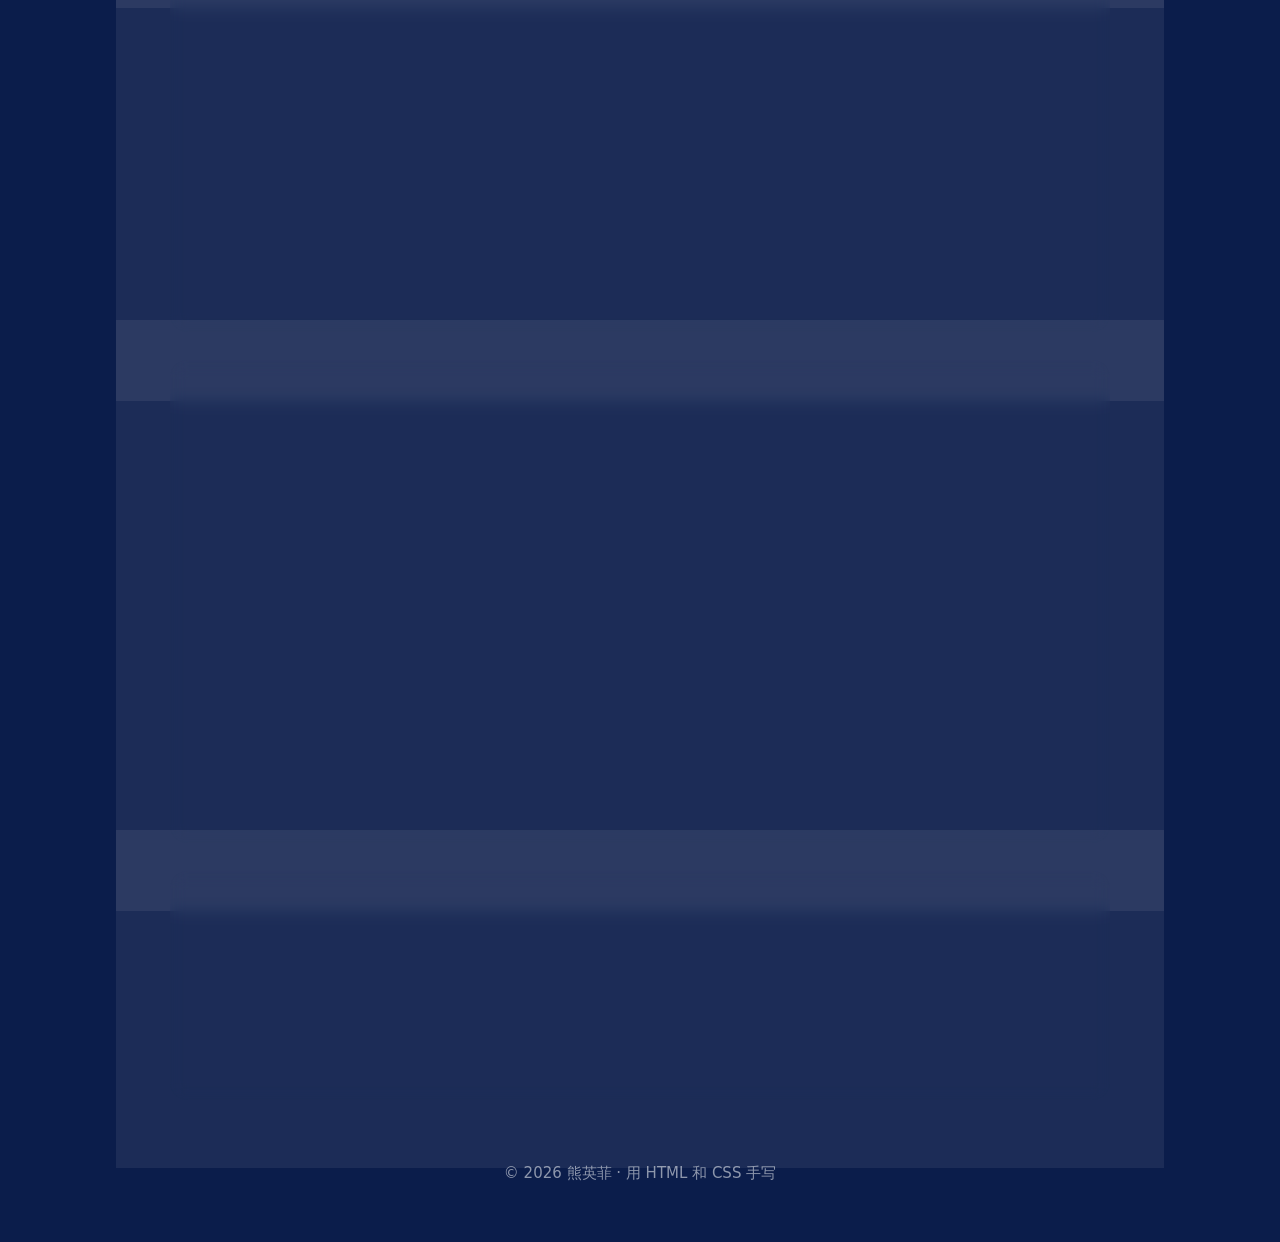
==== commit cfe63b89: "feat(v2): 主页改为深蓝拼贴主题并增强交互 - 设计变量更新为与欢迎页一致的深蓝底色 + 黄/红/绿/粉强调色 - 主页面卡片改为拼贴风格：半透明表面、彩色粗边框、顶部胶带装饰、微旋转 - 新" ====
--- a/index.html
+++ b/index.html
@@ -53,7 +53,10 @@
     </div>
   </section>
 
-  <main id="main">
+  <!-- 欢迎页与主页之间的视觉分隔 -->
+  <div class="landing-divider" aria-hidden="true"></div>
+
+  <main id="main" class="main-content">
     <!-- 首屏 -->
     <header class="hero" id="home">
       <div class="hero__text">
--- a/css/style.css
+++ b/css/style.css
@@ -1,26 +1,35 @@
 /* ===========================================================
-   熊英菲 · 个人主页样式
+   熊英菲 · 个人主页样式 v2
    1. 设计变量    2. 基础样式    3. 导航
-   4. 首屏        5. 通用区块    6. 作品卡片
-   7. 详情        8. 页脚        9. 响应式
+   4. 欢迎页      5. 过渡分隔    6. 首屏
+   7. 通用区块    8. 作品卡片    9. 详情
+   10. 页脚       11. 响应式     12. 滚动动画
+   13. 子页面     14. 待办清单
    =========================================================== */
 
-/* ---------- 1. 设计变量 ---------- */
+/* ---------- 1. 设计变量（与欢迎页深蓝拼贴主题一致） ---------- */
 :root {
-  --bg: #f2f6fc;
-  --surface: #ffffff;
-  --ink: #1c2b3a;
-  --ink-soft: #51637a;
-  --brand: #4f46e5;
-  --brand-ink: #4338ca;
-  --brand-soft: #eef0ff;
-  --accent: #0ea5e9;
-  --line: #e3eaf4;
-  --radius: 14px;
-  --shadow: 0 8px 24px rgba(28, 43, 58, 0.07);
+  --bg: #0b1d4b;
+  --bg-soft: #11285f;
+  --surface: rgba(255, 255, 255, 0.07);
+  --surface-solid: #132a6b;
+  --ink: #f8fafc;
+  --ink-soft: rgba(248, 250, 252, 0.78);
+  --brand: #f4d35e;
+  --brand-ink: #ffe066;
+  --brand-soft: rgba(244, 211, 94, 0.18);
+  --accent: #06d6a0;
+  --accent-soft: rgba(6, 214, 160, 0.18);
+  --line: rgba(244, 211, 94, 0.28);
+  --radius: 18px;
+  --shadow: 0 14px 36px rgba(0, 0, 0, 0.28);
   --nav-h: 64px;
-  --container: 920px;
+  --container: 940px;
   --yellow: #f4d35e;
+  --red: #ff6b6b;
+  --green: #06d6a0;
+  --pink: #ff85a1;
+  --cyan: #4cc9f0;
   --blue: #0b1d4b;
 }
 
@@ -45,6 +54,7 @@
   font-size: 17px;
   line-height: 1.75;
   -webkit-font-smoothing: antialiased;
+  overflow-x: hidden;
 }
 
 h1, h2, h3 {
@@ -83,15 +93,16 @@
   left: -9999px;
   top: 0;
   background: var(--brand);
-  color: #fff;
+  color: var(--blue);
   padding: 10px 16px;
   border-radius: 0 0 8px 0;
   z-index: 200;
+  font-weight: 600;
 }
 
 .skip-link:focus {
   left: 0;
-  color: #fff;
+  color: var(--blue);
 }
 
 /* ---------- 3. 导航 ---------- */
@@ -99,19 +110,18 @@
   position: fixed;
   inset: 0 0 auto 0;
   height: var(--nav-h);
-  background: rgba(255, 255, 255, 0.8);
-  backdrop-filter: blur(12px);
-  -webkit-backdrop-filter: blur(12px);
+  background: rgba(255, 255, 255, 0.88);
+  backdrop-filter: blur(14px);
+  -webkit-backdrop-filter: blur(14px);
   border-bottom: 1px solid var(--line);
   z-index: 100;
-  animation: nav-drop 0.55s cubic-bezier(0.22, 1, 0.36, 1) both;
-  transition: background 0.25s ease, box-shadow 0.25s ease;
-}
-
-/* 页面往下滚动后加投影（js/nav.js 控制） */
+  animation: nav-drop 0.6s cubic-bezier(0.22, 1, 0.36, 1) both;
+  transition: background 0.35s ease, border-color 0.35s ease, box-shadow 0.35s ease;
+}
+
 .nav.is-scrolled {
-  background: rgba(255, 255, 255, 0.92);
-  box-shadow: 0 6px 20px rgba(28, 43, 58, 0.08);
+  background: rgba(255, 255, 255, 0.95);
+  box-shadow: 0 8px 28px rgba(0, 0, 0, 0.12);
 }
 
 @keyframes nav-drop {
@@ -136,30 +146,36 @@
   font-size: 18px;
   color: var(--ink);
   letter-spacing: 0.5px;
-  transition: color 0.2s ease;
-}
-
-/* logo 下划线滑入 */
+  transition: color 0.25s ease, transform 0.25s cubic-bezier(0.22, 1, 0.36, 1);
+  padding: 6px 10px;
+  margin-left: -10px;
+  border-radius: 10px;
+}
+
 .nav__brand::after {
   content: "";
   position: absolute;
-  left: 0;
-  bottom: -4px;
-  width: 100%;
+  left: 10px;
+  right: 10px;
+  bottom: 4px;
   height: 2px;
   border-radius: 2px;
   background: linear-gradient(90deg, var(--brand), var(--accent));
   transform: scaleX(0);
   transform-origin: left center;
-  transition: transform 0.28s cubic-bezier(0.22, 1, 0.36, 1);
-}
-
-.nav__brand:hover { color: var(--brand-ink); }
+  transition: transform 0.3s cubic-bezier(0.22, 1, 0.36, 1);
+}
+
+.nav__brand:hover {
+  color: var(--brand-ink);
+  transform: scale(1.05) rotate(-1deg);
+}
+
 .nav__brand:hover::after { transform: scaleX(1); }
 
 .nav__list {
   display: flex;
-  gap: 4px;
+  gap: 6px;
   list-style: none;
   margin: 0;
   padding: 0;
@@ -173,27 +189,27 @@
   color: var(--ink-soft);
   font-size: 16px;
   transition: color 0.2s ease, background 0.2s ease, transform 0.2s ease;
-}
-
-/* 链接下划线：悬停或当前区块时从左滑入 */
+  overflow: hidden;
+}
+
 .nav__list a::after {
   content: "";
   position: absolute;
   left: 14px;
   right: 14px;
-  bottom: 2px;
+  bottom: 4px;
   height: 2px;
   border-radius: 2px;
   background: linear-gradient(90deg, var(--brand), var(--accent));
   transform: scaleX(0);
   transform-origin: left center;
-  transition: transform 0.28s cubic-bezier(0.22, 1, 0.36, 1);
+  transition: transform 0.3s cubic-bezier(0.22, 1, 0.36, 1);
 }
 
 .nav__list a:hover {
-  color: var(--brand-ink);
-  background: var(--brand-soft);
-  transform: translateY(-1px);
+  color: var(--blue);
+  background: var(--brand);
+  transform: translateY(-2px);
 }
 
 .nav__list a:hover::after,
@@ -202,11 +218,12 @@
 }
 
 .nav__list a.is-active {
-  color: var(--brand-ink);
+  color: var(--blue);
+  background: var(--brand);
   font-weight: 600;
 }
 
-/* 汉堡按钮：仅小屏显示 */
+/* 汉堡按钮 */
 .nav__toggle {
   display: none;
   flex-direction: column;
@@ -216,13 +233,13 @@
   height: 42px;
   padding: 0 9px;
   background: transparent;
-  border: none;
+  border: 1px solid transparent;
   border-radius: 10px;
   cursor: pointer;
-  transition: background 0.2s ease;
-}
-
-.nav__toggle:hover { background: var(--brand-soft); }
+  transition: background 0.2s ease, border-color 0.2s ease, transform 0.2s ease;
+}
+
+.nav__toggle:hover { background: var(--brand-soft); border-color: var(--line); }
 
 .nav__toggle-bar {
   display: block;
@@ -230,594 +247,14 @@
   height: 2px;
   border-radius: 2px;
   background: var(--ink);
-  transition: transform 0.3s cubic-bezier(0.22, 1, 0.36, 1), opacity 0.2s ease;
-}
-
-/* 菜单展开时三条线动画变成叉 */
+  transition: transform 0.35s cubic-bezier(0.22, 1, 0.36, 1), opacity 0.2s ease;
+}
+
 .nav.is-open .nav__toggle-bar:nth-child(1) { transform: translateY(7px) rotate(45deg); }
 .nav.is-open .nav__toggle-bar:nth-child(2) { opacity: 0; }
 .nav.is-open .nav__toggle-bar:nth-child(3) { transform: translateY(-7px) rotate(-45deg); }
 
-/* ---------- 4. 首屏 ---------- */
-.hero {
-  max-width: var(--container);
-  margin: 0 auto;
-  padding: 72px 24px 56px;
-  display: flex;
-  align-items: center;
-  justify-content: space-between;
-  gap: 48px;
-}
-
-.hero__eyebrow {
-  color: var(--accent);
-  font-size: 15px;
-  letter-spacing: 2px;
-  margin-bottom: 10px;
-}
-
-.hero__desc {
-  max-width: 46ch;
-  font-size: 18px;
-}
-
-.hero__actions {
-  display: flex;
-  flex-wrap: wrap;
-  gap: 12px;
-  margin-top: 26px;
-}
-
-.hero__avatar {
-  width: 220px;
-  height: 220px;
-  flex: 0 0 220px;
-  border-radius: 50%;
-  object-fit: cover;
-  box-shadow: var(--shadow);
-  border: 6px solid var(--surface);
-}
-
-/* 按钮 */
-.btn {
-  display: inline-block;
-  padding: 11px 22px;
-  border-radius: 999px;
-  font-size: 16px;
-  border: 1px solid transparent;
-  transition: transform 0.18s ease, box-shadow 0.18s ease, background 0.18s ease;
-}
-
-.btn--primary {
-  background: var(--brand);
-  color: #fff;
-  box-shadow: 0 6px 16px rgba(79, 70, 229, 0.25);
-}
-
-.btn--primary:hover {
-  background: var(--brand-ink);
-  color: #fff;
-  transform: translateY(-2px);
-}
-
-.btn--ghost {
-  border-color: var(--line);
-  background: var(--surface);
-  color: var(--ink);
-}
-
-.btn--ghost:hover {
-  border-color: var(--brand);
-  color: var(--brand-ink);
-  transform: translateY(-2px);
-}
-
-/* ---------- 5. 通用区块 ---------- */
-.section {
-  max-width: var(--container);
-  margin: 0 auto 20px;
-  padding: 40px 24px;
-  background: var(--surface);
-  border: 1px solid var(--line);
-  border-radius: var(--radius);
-}
-
-.section__title {
-  position: relative;
-  padding-left: 14px;
-  margin-bottom: 20px;
-}
-
-.section__title::before {
-  content: "";
-  position: absolute;
-  left: 0;
-  top: 0.25em;
-  bottom: 0.25em;
-  width: 4px;
-  border-radius: 4px;
-  background: linear-gradient(180deg, var(--brand), var(--accent));
-}
-
-.about p { max-width: 62ch; }
-
-.tags {
-  display: flex;
-  flex-wrap: wrap;
-  gap: 10px;
-  list-style: none;
-  padding: 0;
-  margin: 20px 0 0;
-}
-
-.tags li {
-  padding: 6px 14px;
-  border-radius: 999px;
-  background: var(--brand-soft);
-  color: var(--brand-ink);
-  font-size: 15px;
-}
-
-/* ---------- 6. 作品卡片 ---------- */
-.works {
-  display: grid;
-  grid-template-columns: repeat(auto-fit, minmax(260px, 1fr));
-  gap: 20px;
-}
-
-.card {
-  display: flex;
-  flex-direction: column;
-  padding: 26px 24px;
-  background: linear-gradient(180deg, #fbfcff, var(--surface));
-  border: 1px solid var(--line);
-  border-radius: var(--radius);
-  transition: transform 0.2s ease, box-shadow 0.2s ease, border-color 0.2s ease;
-}
-
-.card:hover {
-  transform: translateY(-4px);
-  box-shadow: var(--shadow);
-  border-color: #cfd9ea;
-}
-
-.card__tag {
-  margin-bottom: 8px;
-  font-size: 13px;
-  letter-spacing: 1px;
-  color: var(--accent);
-}
-
-.card__title { margin-bottom: 8px; }
-
-.card__desc {
-  flex: 1;
-  font-size: 16px;
-}
-
-.card__link {
-  font-weight: 600;
-}
-
-/* ---------- 7. 详情 ---------- */
-.details {
-  display: grid;
-  gap: 16px;
-}
-
-.detail {
-  padding: 22px 24px;
-  border-left: 3px solid var(--brand-soft);
-  border-radius: 0 var(--radius) var(--radius) 0;
-  background: #fafbff;
-}
-
-.detail h3 { margin-bottom: 8px; }
-
-.detail p:last-child { margin-bottom: 0; }
-
-.detail__meta {
-  font-size: 15px;
-  color: var(--accent);
-}
-
-/* ---------- 联系 ---------- */
-.section--contact {
-  text-align: center;
-}
-
-.section--contact .section__title {
-  display: inline-block;
-  text-align: left;
-}
-
-.contact__mail a {
-  font-size: 18px;
-  border-bottom: 1px dashed var(--brand);
-}
-
-/* ---------- 8. 页脚 ---------- */
-.footer {
-  max-width: var(--container);
-  margin: 0 auto;
-  padding: 32px 24px 56px;
-  text-align: center;
-  font-size: 15px;
-  color: #8a9ab0;
-}
-
-.footer p { color: inherit; margin: 0; }
-
-/* ---------- 9. 响应式 ---------- */
-@media (max-width: 760px) {
-  body { font-size: 16px; }
-
-  /* 小屏：导航收成汉堡菜单，点开从上方滑下 */
-  .nav__toggle { display: flex; }
-
-  .nav__list {
-    position: absolute;
-    top: var(--nav-h);
-    left: 0;
-    right: 0;
-    flex-direction: column;
-    gap: 2px;
-    padding: 12px 16px 18px;
-    background: rgba(255, 255, 255, 0.97);
-    backdrop-filter: blur(12px);
-    -webkit-backdrop-filter: blur(12px);
-    border-bottom: 1px solid var(--line);
-    box-shadow: 0 14px 28px rgba(28, 43, 58, 0.1);
-    opacity: 0;
-    visibility: hidden;
-    transform: translateY(-10px);
-    transition: opacity 0.26s ease, transform 0.26s cubic-bezier(0.22, 1, 0.36, 1), visibility 0.26s;
-  }
-
-  .nav.is-open .nav__list {
-    opacity: 1;
-    visibility: visible;
-    transform: translateY(0);
-  }
-
-  .nav__list a {
-    padding: 12px 16px;
-    border-radius: 10px;
-    font-size: 16px;
-  }
-
-  .nav__list a::after { display: none; }
-
-  .hero {
-    flex-direction: column-reverse;
-    text-align: center;
-    padding: 48px 20px 40px;
-    gap: 28px;
-  }
-
-  .hero__desc { margin-left: auto; margin-right: auto; }
-  .hero__actions { justify-content: center; }
-
-  .hero__avatar {
-    width: 160px;
-    height: 160px;
-    flex-basis: 160px;
-  }
-
-  .section {
-    margin-left: 16px;
-    margin-right: 16px;
-    padding: 28px 20px;
-  }
-}
-
-/* 尊重「减少动效」偏好 */
-@media (prefers-reduced-motion: reduce) {
-  html { scroll-behavior: auto; }
-  *, *::before, *::after {
-    transition: none !important;
-    animation: none !important;
-  }
-}
-
-/* ---------- 10. 滚动浮现（js/nav.js 控制；无 JS 时内容正常显示） ---------- */
-body.js-enabled .hero,
-body.js-enabled .section {
-  opacity: 0;
-  transform: translateY(18px);
-  transition: opacity 0.6s ease, transform 0.6s cubic-bezier(0.22, 1, 0.36, 1);
-}
-
-body.js-enabled .hero.is-visible,
-body.js-enabled .section.is-visible {
-  opacity: 1;
-  transform: none;
-}
-
-/* ===========================================================
-   子页面（project1 / project2 共用）
-   =========================================================== */
-.page {
-  max-width: var(--container);
-  margin: 0 auto;
-  padding: 40px 24px 8px;
-}
-
-.back-link {
-  display: inline-block;
-  margin-bottom: 26px;
-  font-size: 16px;
-  color: var(--ink-soft);
-}
-
-.back-link:hover { color: var(--brand); }
-
-.page__header {
-  padding: 0 4px 26px;
-}
-
-.page__eyebrow {
-  color: var(--accent);
-  font-size: 14px;
-  letter-spacing: 2px;
-  margin-bottom: 6px;
-}
-
-.page__header p:last-child {
-  max-width: 62ch;
-  font-size: 18px;
-}
-
-.page .section { padding: 32px 28px; }
-
-.interest-grid {
-  display: grid;
-  grid-template-columns: repeat(auto-fit, minmax(220px, 1fr));
-  gap: 18px;
-}
-
-.interest {
-  padding: 22px 22px 6px;
-  background: #fafbff;
-  border: 1px solid var(--line);
-  border-radius: var(--radius);
-}
-
-.interest h3 { margin-bottom: 6px; }
-
-.plain-list {
-  list-style: none;
-  padding: 0;
-  margin: 0;
-}
-
-.plain-list li {
-  position: relative;
-  padding-left: 22px;
-  margin-bottom: 10px;
-  color: var(--ink-soft);
-}
-
-.plain-list li::before {
-  content: "";
-  position: absolute;
-  left: 4px;
-  top: 0.72em;
-  width: 7px;
-  height: 7px;
-  border-radius: 50%;
-  background: var(--accent);
-}
-
-code {
-  padding: 2px 6px;
-  border-radius: 6px;
-  background: var(--brand-soft);
-  color: var(--brand-ink);
-  font-family: "SFMono-Regular", Consolas, monospace;
-  font-size: 0.92em;
-}
-
-.sr-only {
-  position: absolute;
-  width: 1px;
-  height: 1px;
-  padding: 0;
-  margin: -1px;
-  overflow: hidden;
-  clip: rect(0 0 0 0);
-  white-space: nowrap;
-  border: 0;
-}
-
-/* ===========================================================
-   待办清单（project2）
-   =========================================================== */
-.todo__form {
-  display: grid;
-  grid-template-columns: 1fr auto auto auto;
-  gap: 10px;
-  margin-bottom: 22px;
-}
-
-.todo__form input,
-.todo__form select {
-  padding: 11px 14px;
-  font: inherit;
-  font-size: 16px;
-  color: var(--ink);
-  background: #fff;
-  border: 1px solid var(--line);
-  border-radius: 10px;
-  transition: border-color 0.18s ease, box-shadow 0.18s ease;
-}
-
-.todo__form input:focus,
-.todo__form select:focus {
-  outline: none;
-  border-color: var(--brand);
-  box-shadow: 0 0 0 3px rgba(79, 70, 229, 0.12);
-}
-
-.todo__form .btn {
-  border: none;
-  cursor: pointer;
-  font-family: inherit;
-}
-
-.todo__toolbar {
-  display: flex;
-  flex-wrap: wrap;
-  align-items: center;
-  justify-content: space-between;
-  gap: 12px;
-  padding-bottom: 16px;
-  border-bottom: 1px solid var(--line);
-}
-
-.filters {
-  display: flex;
-  flex-wrap: wrap;
-  gap: 8px;
-}
-
-.filter {
-  padding: 7px 16px;
-  font: inherit;
-  font-size: 15px;
-  color: var(--ink-soft);
-  background: #f4f7fc;
-  border: 1px solid transparent;
-  border-radius: 999px;
-  cursor: pointer;
-  transition: background 0.18s ease, color 0.18s ease;
-}
-
-.filter:hover { background: var(--brand-soft); }
-
-.filter.is-active {
-  background: var(--brand);
-  color: #fff;
-}
-
-.todo__stats {
-  margin: 0;
-  font-size: 15px;
-  color: var(--ink-soft);
-}
-
-.todo__list {
-  list-style: none;
-  margin: 0;
-  padding: 0;
-}
-
-.todo__item {
-  display: flex;
-  align-items: flex-start;
-  gap: 14px;
-  padding: 16px 4px;
-  border-bottom: 1px solid var(--line);
-}
-
-.todo__item:last-child { border-bottom: none; }
-
-.todo__toggle {
-  flex: 0 0 auto;
-  width: 22px;
-  height: 22px;
-  margin-top: 6px;
-  padding: 0;
-  border: 2px solid #c3cfe1;
-  border-radius: 50%;
-  background: #fff;
-  cursor: pointer;
-  transition: background 0.18s ease, border-color 0.18s ease;
-}
-
-.todo__toggle:hover { border-color: var(--brand); }
-
-.todo__item.is-done .todo__toggle {
-  border-color: var(--brand);
-  background: var(--brand);
-  background-image: linear-gradient(45deg, transparent 45%, #fff 45%, #fff 55%, transparent 55%),
-                    linear-gradient(-45deg, transparent 45%, #fff 45%, #fff 55%, transparent 55%);
-}
-
-.todo__body { flex: 1; min-width: 0; }
-
-.todo__title {
-  margin: 0 0 4px;
-  color: var(--ink);
-  font-size: 17px;
-  word-break: break-word;
-}
-
-.todo__item.is-done .todo__title {
-  color: #9aa9bd;
-  text-decoration: line-through;
-}
-
-.todo__meta {
-  display: flex;
-  flex-wrap: wrap;
-  align-items: center;
-  gap: 10px;
-  margin: 0;
-  font-size: 14px;
-}
-
-.badge {
-  padding: 2px 10px;
-  border-radius: 999px;
-  font-size: 13px;
-  background: #eef2f8;
-  color: var(--ink-soft);
-}
-
-.badge--urgent { background: #ffeceb; color: #c2410c; }
-.badge--normal { background: var(--brand-soft); color: var(--brand-ink); }
-.badge--resource { background: #e6f6fe; color: #0369a1; }
-
-.todo__due { color: var(--ink-soft); }
-.todo__due.is-soon { color: #c2410c; }
-.todo__due.is-overdue { color: #b91c1c; font-weight: 600; }
-
-.todo__remove {
-  flex: 0 0 auto;
-  padding: 5px 12px;
-  font: inherit;
-  font-size: 14px;
-  color: #93a2b8;
-  background: transparent;
-  border: 1px solid transparent;
-  border-radius: 8px;
-  cursor: pointer;
-  transition: color 0.18s ease, border-color 0.18s ease;
-}
-
-.todo__remove:hover {
-  color: #b91c1c;
-  border-color: #f3c6c3;
-}
-
-.todo__empty {
-  padding: 28px 0 8px;
-  text-align: center;
-  color: #93a2b8;
-}
-
-@media (max-width: 760px) {
-  .page { padding: 28px 16px 8px; }
-  .todo__form { grid-template-columns: 1fr 1fr; }
-  .todo__form input#todo-input { grid-column: 1 / -1; }
-  .todo__form .btn { grid-column: 1 / -1; }
-  .todo__toolbar { align-items: flex-start; }
-}
-
-/* ===========================================================
-   12. 欢迎页 Landing（首页顶部全屏插画）
-   =========================================================== */
+/* ---------- 4. 欢迎页 Landing ---------- */
 .landing {
   position: relative;
   min-height: 100vh;
@@ -836,6 +273,7 @@
   background: url("../images/landing-bg.jpg") center / cover no-repeat;
   filter: saturate(1.05) contrast(1.05);
   animation: kenburns 24s ease-in-out infinite alternate;
+  will-change: transform;
 }
 
 @keyframes kenburns {
@@ -855,6 +293,12 @@
   z-index: 2;
   width: min(90%, 520px);
   text-align: center;
+  animation: landing-float 5s ease-in-out infinite;
+}
+
+@keyframes landing-float {
+  0%, 100% { transform: translateY(0); }
+  50% { transform: translateY(-8px); }
 }
 
 .landing__line {
@@ -866,21 +310,21 @@
 
 .landing__line--1 {
   font-size: clamp(20px, 4.2vw, 32px);
-  color: #f4d35e;
+  color: var(--yellow);
   transform: rotate(-3deg);
   margin-bottom: 6px;
 }
 
 .landing__line--2 {
   font-size: clamp(26px, 5vw, 42px);
-  color: #ff6b6b;
+  color: var(--red);
   transform: rotate(1.5deg);
   margin-bottom: 18px;
 }
 
 .landing__line--3 {
   font-size: clamp(18px, 3.4vw, 28px);
-  color: #06d6a0;
+  color: var(--green);
   transform: rotate(-2deg);
   margin-bottom: 42px;
 }
@@ -898,13 +342,13 @@
   transition: transform 0.25s cubic-bezier(0.22, 1, 0.36, 1);
 }
 
-.landing__enter:hover { transform: scale(1.1); }
+.landing__enter:hover { transform: scale(1.12) rotate(5deg); }
 
 .landing__enter-ring {
   position: absolute;
   inset: 0;
   border-radius: 50%;
-  border: 3px solid #f4d35e;
+  border: 3px solid var(--yellow);
   animation: pulse-ring 2s ease-out infinite;
 }
 
@@ -957,15 +401,389 @@
   transform: rotate(-1deg);
 }
 
-@media (max-width: 520px) {
-  .landing__enter { width: 92px; height: 92px; }
-  .landing__enter-eye { width: 44px; height: 44px; }
-  .landing__line--2 { margin-bottom: 26px; }
-}
-
-/* ===========================================================
-   13. 导航深色模式（仅在欢迎页顶部使用）
-   =========================================================== */
+/* ---------- 5. 欢迎页与主页之间的过渡分隔 ---------- */
+.landing-divider {
+  position: relative;
+  height: 80px;
+  margin-top: -40px;
+  margin-bottom: -40px;
+  z-index: 3;
+  pointer-events: none;
+}
+
+.landing-divider::before {
+  content: "";
+  position: absolute;
+  inset: 0;
+  background: var(--bg);
+  clip-path: polygon(0 60%, 100% 0, 100% 100%, 0% 100%);
+}
+
+.landing-divider__tape {
+  position: absolute;
+  top: 18px;
+  left: 50%;
+  transform: translateX(-50%) rotate(-2deg);
+  padding: 6px 18px;
+  background: rgba(244, 211, 94, 0.85);
+  color: var(--blue);
+  font-size: 13px;
+  font-weight: 700;
+  letter-spacing: 2px;
+  border-radius: 4px;
+  box-shadow: 0 4px 12px rgba(0, 0, 0, 0.2);
+  pointer-events: auto;
+}
+
+/* ---------- 6. 首屏 ---------- */
+.hero {
+  max-width: var(--container);
+  margin: 0 auto;
+  padding: 72px 24px 56px;
+  display: flex;
+  align-items: center;
+  justify-content: space-between;
+  gap: 48px;
+}
+
+.hero__eyebrow {
+  color: var(--brand);
+  font-size: 15px;
+  letter-spacing: 2px;
+  margin-bottom: 10px;
+  font-weight: 600;
+}
+
+.hero__desc {
+  max-width: 46ch;
+  font-size: 18px;
+}
+
+.hero__actions {
+  display: flex;
+  flex-wrap: wrap;
+  gap: 12px;
+  margin-top: 26px;
+}
+
+.hero__avatar {
+  width: 220px;
+  height: 220px;
+  flex: 0 0 220px;
+  border-radius: 50%;
+  object-fit: cover;
+  box-shadow: var(--shadow);
+  border: 6px solid rgba(255, 255, 255, 0.12);
+  transition: transform 0.3s ease, box-shadow 0.3s ease;
+}
+
+.hero__avatar:hover {
+  transform: scale(1.03) rotate(2deg);
+  box-shadow: 0 16px 40px rgba(0, 0, 0, 0.35);
+}
+
+/* 按钮 */
+.btn {
+  display: inline-block;
+  padding: 12px 24px;
+  border-radius: 999px;
+  font-size: 16px;
+  border: 2px solid transparent;
+  transition: transform 0.18s ease, box-shadow 0.18s ease, background 0.18s ease;
+  font-weight: 600;
+}
+
+.btn--primary {
+  background: var(--brand);
+  color: var(--blue);
+  box-shadow: 0 6px 18px rgba(244, 211, 94, 0.25);
+}
+
+.btn--primary:hover {
+  background: var(--brand-ink);
+  color: var(--blue);
+  transform: translateY(-2px);
+  box-shadow: 0 10px 24px rgba(244, 211, 94, 0.35);
+}
+
+.btn--ghost {
+  border-color: var(--line);
+  background: transparent;
+  color: var(--ink);
+}
+
+.btn--ghost:hover {
+  border-color: var(--brand);
+  background: var(--brand-soft);
+  color: var(--brand-ink);
+  transform: translateY(-2px);
+}
+
+/* ---------- 7. 通用区块（拼贴卡片） ---------- */
+.section {
+  position: relative;
+  max-width: var(--container);
+  margin: 0 auto 28px;
+  padding: 38px 28px;
+  background: var(--surface);
+  border: 3px solid var(--line);
+  border-radius: var(--radius);
+  box-shadow: var(--shadow);
+  transform: rotate(-0.6deg);
+  backdrop-filter: blur(8px);
+}
+
+.section:nth-child(odd) { transform: rotate(0.6deg); }
+.section:nth-child(3n)  { border-color: rgba(255, 107, 107, 0.45); }
+.section:nth-child(4n)  { border-color: rgba(6, 214, 160, 0.45); }
+
+.section::before {
+  content: "";
+  position: absolute;
+  top: -14px;
+  left: 28px;
+  width: 90px;
+  height: 28px;
+  background: rgba(244, 211, 94, 0.75);
+  border-radius: 4px;
+  transform: rotate(-2deg);
+  box-shadow: 0 3px 8px rgba(0, 0, 0, 0.15);
+}
+
+.section:nth-child(3n)::before { background: rgba(255, 107, 107, 0.75); left: auto; right: 32px; }
+.section:nth-child(4n)::before { background: rgba(6, 214, 160, 0.75); left: 50%; transform: translateX(-50%) rotate(1deg); }
+
+.section__title {
+  position: relative;
+  padding-left: 14px;
+  margin-bottom: 22px;
+  color: var(--ink);
+}
+
+.section__title::before {
+  content: "";
+  position: absolute;
+  left: 0;
+  top: 0.25em;
+  bottom: 0.25em;
+  width: 4px;
+  border-radius: 4px;
+  background: linear-gradient(180deg, var(--brand), var(--accent));
+}
+
+.about p { max-width: 62ch; }
+
+.tags {
+  display: flex;
+  flex-wrap: wrap;
+  gap: 10px;
+  list-style: none;
+  padding: 0;
+  margin: 20px 0 0;
+}
+
+.tags li {
+  padding: 6px 14px;
+  border-radius: 999px;
+  background: var(--brand-soft);
+  color: var(--brand-ink);
+  font-size: 15px;
+  border: 1px solid var(--line);
+  transition: transform 0.18s ease;
+}
+
+.tags li:hover { transform: translateY(-2px); }
+
+/* ---------- 8. 作品卡片 ---------- */
+.works {
+  display: grid;
+  grid-template-columns: repeat(auto-fit, minmax(260px, 1fr));
+  gap: 20px;
+}
+
+.card {
+  display: flex;
+  flex-direction: column;
+  padding: 26px 24px;
+  background: var(--surface-solid);
+  border: 2px solid rgba(255, 255, 255, 0.12);
+  border-radius: var(--radius);
+  transition: transform 0.25s ease, box-shadow 0.25s ease, border-color 0.25s ease;
+}
+
+.card:nth-child(1) { transform: rotate(-1deg); border-color: rgba(244, 211, 94, 0.45); }
+.card:nth-child(2) { transform: rotate(1deg);  border-color: rgba(6, 214, 160, 0.45); }
+
+.card:hover {
+  transform: translateY(-6px) rotate(0deg);
+  box-shadow: 0 16px 40px rgba(0, 0, 0, 0.35);
+  border-color: rgba(244, 211, 94, 0.65);
+}
+
+.card__tag {
+  margin-bottom: 8px;
+  font-size: 13px;
+  letter-spacing: 1px;
+  color: var(--accent);
+  font-weight: 600;
+}
+
+.card__title { margin-bottom: 8px; color: var(--ink); }
+
+.card__desc {
+  flex: 1;
+  font-size: 16px;
+}
+
+.card__link {
+  font-weight: 600;
+  margin-top: 4px;
+}
+
+/* ---------- 9. 详情 ---------- */
+.details {
+  display: grid;
+  gap: 16px;
+}
+
+.detail {
+  padding: 22px 24px;
+  border-left: 4px solid var(--brand);
+  border-radius: 0 var(--radius) var(--radius) 0;
+  background: var(--surface-solid);
+}
+
+.detail:nth-child(2) { border-left-color: var(--accent); }
+
+.detail h3 { margin-bottom: 8px; color: var(--ink); }
+
+.detail p:last-child { margin-bottom: 0; }
+
+.detail__meta {
+  font-size: 15px;
+  color: var(--accent);
+  font-weight: 600;
+}
+
+/* ---------- 联系 ---------- */
+.section--contact {
+  text-align: center;
+  border-color: rgba(255, 133, 161, 0.45);
+}
+
+.section--contact::before { background: rgba(255, 133, 161, 0.75); }
+
+.section--contact .section__title {
+  display: inline-block;
+  text-align: left;
+}
+
+.contact__mail a {
+  font-size: 18px;
+  border-bottom: 1px dashed var(--brand);
+}
+
+/* ---------- 10. 页脚 ---------- */
+.footer {
+  max-width: var(--container);
+  margin: 0 auto;
+  padding: 32px 24px 56px;
+  text-align: center;
+  font-size: 15px;
+  color: rgba(248, 250, 252, 0.55);
+}
+
+.footer p { color: inherit; margin: 0; }
+
+/* ---------- 11. 响应式 ---------- */
+@media (max-width: 760px) {
+  body { font-size: 16px; }
+
+  .nav__toggle { display: flex; }
+
+  .nav__list {
+    position: absolute;
+    top: var(--nav-h);
+    left: 0;
+    right: 0;
+    flex-direction: column;
+    gap: 4px;
+    padding: 14px 16px 20px;
+    background: rgba(255, 255, 255, 0.98);
+    backdrop-filter: blur(14px);
+    border-bottom: 1px solid var(--line);
+    box-shadow: 0 14px 28px rgba(0, 0, 0, 0.18);
+    opacity: 0;
+    visibility: hidden;
+    transform: translateY(-10px);
+    transition: opacity 0.28s ease, transform 0.28s cubic-bezier(0.22, 1, 0.36, 1), visibility 0.28s;
+  }
+
+  .nav.is-open .nav__list {
+    opacity: 1;
+    visibility: visible;
+    transform: translateY(0);
+  }
+
+  .nav__list a {
+    padding: 12px 16px;
+    border-radius: 10px;
+    font-size: 16px;
+  }
+
+  .nav__list a::after { display: none; }
+
+  .landing-divider { height: 60px; margin-top: -30px; margin-bottom: -30px; }
+
+  .hero {
+    flex-direction: column-reverse;
+    text-align: center;
+    padding: 48px 20px 40px;
+    gap: 28px;
+  }
+
+  .hero__desc { margin-left: auto; margin-right: auto; }
+  .hero__actions { justify-content: center; }
+
+  .hero__avatar {
+    width: 160px;
+    height: 160px;
+    flex-basis: 160px;
+  }
+
+  .section {
+    margin-left: 16px;
+    margin-right: 16px;
+    padding: 30px 20px;
+  }
+
+  .section::before { width: 70px; height: 22px; top: -11px; }
+}
+
+@media (max-width: 420px) {
+  .nav__brand { font-size: 16px; }
+}
+
+/* ---------- 12. 滚动动画 ---------- */
+body.js-enabled .hero,
+body.js-enabled .section {
+  opacity: 0;
+  transform: translateY(22px) rotate(var(--rotate, 0deg));
+  transition: opacity 0.7s ease, transform 0.7s cubic-bezier(0.22, 1, 0.36, 1);
+}
+
+body.js-enabled .hero.is-visible,
+body.js-enabled .section.is-visible {
+  opacity: 1;
+  transform: translateY(0) rotate(var(--rotate, 0deg));
+}
+
+/* 欢迎页视差 */
+.landing__image.is-parallax {
+  transition: transform 0.1s linear;
+}
+
+/* ---------- 13. 导航深色模式（在欢迎页顶部使用） ---------- */
 .nav.is-dark {
   background: rgba(11, 29, 75, 0.55);
   border-bottom-color: rgba(244, 211, 94, 0.45);
@@ -978,17 +796,21 @@
 
 .nav.is-dark .nav__brand {
   color: var(--yellow);
-  border-color: var(--yellow);
 }
 
 .nav.is-dark .nav__brand:hover {
   background: var(--yellow);
   color: var(--blue);
+  transform: scale(1.05) rotate(-1deg);
+}
+
+.nav.is-dark .nav__brand::after {
+  background: linear-gradient(90deg, var(--yellow), var(--green));
 }
 
 .nav.is-dark .nav__list a { color: rgba(248, 250, 252, 0.85); }
-.nav.is-dark .nav__list a:hover { color: #fff; background: rgba(255, 255, 255, 0.1); }
-.nav.is-dark .nav__list a.is-active { color: var(--yellow); }
+.nav.is-dark .nav__list a:hover { color: var(--blue); background: var(--brand); }
+.nav.is-dark .nav__list a.is-active { color: var(--blue); background: var(--brand); }
 
 .nav.is-dark .nav__toggle {
   border-color: var(--yellow);
@@ -1003,10 +825,326 @@
     background: rgba(11, 29, 75, 0.98);
     border-bottom-color: rgba(244, 211, 94, 0.45);
   }
-}
-
+  .nav.is-dark .nav__list a { color: rgba(248, 250, 252, 0.9); }
+  .nav.is-dark .nav__list a:hover { color: var(--blue); }
+}
+
+/* 深浅模式切换时平滑过渡 */
+.nav, .nav__brand, .nav__list a, .nav__toggle, .nav__toggle-bar {
+  transition-timing-function: cubic-bezier(0.22, 1, 0.36, 1);
+}
+
+/* ---------- 14. 子页面（project1 / project2 共用） ---------- */
+.page {
+  max-width: var(--container);
+  margin: 0 auto;
+  padding: 40px 24px 8px;
+}
+
+.back-link {
+  display: inline-flex;
+  align-items: center;
+  gap: 6px;
+  margin-bottom: 26px;
+  font-size: 16px;
+  color: var(--ink-soft);
+  transition: transform 0.2s ease, color 0.2s ease;
+}
+
+.back-link::before {
+  content: "←";
+  transition: transform 0.2s ease;
+}
+
+.back-link:hover {
+  color: var(--brand);
+  transform: translateX(-4px);
+}
+
+.back-link:hover::before { transform: translateX(-3px); }
+
+.page__header {
+  padding: 0 4px 26px;
+}
+
+.page__eyebrow {
+  color: var(--brand);
+  font-size: 14px;
+  letter-spacing: 2px;
+  margin-bottom: 6px;
+  font-weight: 600;
+}
+
+.page__header h1 { color: var(--ink); }
+
+.page__header p:last-child {
+  max-width: 62ch;
+  font-size: 18px;
+}
+
+.page .section { padding: 32px 28px; }
+
+.interest-grid {
+  display: grid;
+  grid-template-columns: repeat(auto-fit, minmax(220px, 1fr));
+  gap: 18px;
+}
+
+.interest {
+  padding: 22px 22px 6px;
+  background: var(--surface-solid);
+  border: 2px solid rgba(255, 255, 255, 0.1);
+  border-radius: var(--radius);
+  transition: transform 0.2s ease, border-color 0.2s ease;
+}
+
+.interest:hover {
+  transform: translateY(-4px);
+  border-color: rgba(244, 211, 94, 0.45);
+}
+
+.interest h3 { margin-bottom: 6px; color: var(--ink); }
+
+.plain-list {
+  list-style: none;
+  padding: 0;
+  margin: 0;
+}
+
+.plain-list li {
+  position: relative;
+  padding-left: 22px;
+  margin-bottom: 10px;
+  color: var(--ink-soft);
+}
+
+.plain-list li::before {
+  content: "";
+  position: absolute;
+  left: 4px;
+  top: 0.72em;
+  width: 7px;
+  height: 7px;
+  border-radius: 50%;
+  background: var(--accent);
+}
+
+code {
+  padding: 2px 6px;
+  border-radius: 6px;
+  background: var(--brand-soft);
+  color: var(--brand-ink);
+  font-family: "SFMono-Regular", Consolas, monospace;
+  font-size: 0.92em;
+}
+
+.sr-only {
+  position: absolute;
+  width: 1px;
+  height: 1px;
+  padding: 0;
+  margin: -1px;
+  overflow: hidden;
+  clip: rect(0 0 0 0);
+  white-space: nowrap;
+  border: 0;
+}
+
+/* ---------- 15. 待办清单（project2） ---------- */
+.todo__form {
+  display: grid;
+  grid-template-columns: 1fr auto auto auto;
+  gap: 10px;
+  margin-bottom: 22px;
+}
+
+.todo__form input,
+.todo__form select {
+  padding: 11px 14px;
+  font: inherit;
+  font-size: 16px;
+  color: var(--ink);
+  background: var(--surface-solid);
+  border: 1px solid rgba(255, 255, 255, 0.15);
+  border-radius: 10px;
+  transition: border-color 0.18s ease, box-shadow 0.18s ease;
+}
+
+.todo__form input::placeholder { color: rgba(248, 250, 252, 0.5); }
+
+.todo__form input:focus,
+.todo__form select:focus {
+  outline: none;
+  border-color: var(--brand);
+  box-shadow: 0 0 0 3px rgba(244, 211, 94, 0.15);
+}
+
+.todo__form .btn {
+  border: none;
+  cursor: pointer;
+  font-family: inherit;
+}
+
+.todo__toolbar {
+  display: flex;
+  flex-wrap: wrap;
+  align-items: center;
+  justify-content: space-between;
+  gap: 12px;
+  padding-bottom: 16px;
+  border-bottom: 1px solid rgba(255, 255, 255, 0.12);
+}
+
+.filters {
+  display: flex;
+  flex-wrap: wrap;
+  gap: 8px;
+}
+
+.filter {
+  padding: 7px 16px;
+  font: inherit;
+  font-size: 15px;
+  color: var(--ink-soft);
+  background: var(--surface);
+  border: 1px solid rgba(255, 255, 255, 0.1);
+  border-radius: 999px;
+  cursor: pointer;
+  transition: background 0.18s ease, color 0.18s ease, transform 0.18s ease;
+}
+
+.filter:hover { background: var(--brand-soft); color: var(--brand-ink); transform: translateY(-1px); }
+
+.filter.is-active {
+  background: var(--brand);
+  color: var(--blue);
+  border-color: var(--brand);
+}
+
+.todo__stats {
+  margin: 0;
+  font-size: 15px;
+  color: var(--ink-soft);
+}
+
+.todo__list {
+  list-style: none;
+  margin: 0;
+  padding: 0;
+}
+
+.todo__item {
+  display: flex;
+  align-items: flex-start;
+  gap: 14px;
+  padding: 16px 4px;
+  border-bottom: 1px solid rgba(255, 255, 255, 0.1);
+  transition: background 0.18s ease;
+}
+
+.todo__item:hover { background: rgba(255, 255, 255, 0.04); }
+
+.todo__item:last-child { border-bottom: none; }
+
+.todo__toggle {
+  flex: 0 0 auto;
+  width: 22px;
+  height: 22px;
+  margin-top: 6px;
+  padding: 0;
+  border: 2px solid rgba(255, 255, 255, 0.35);
+  border-radius: 50%;
+  background: transparent;
+  cursor: pointer;
+  transition: background 0.18s ease, border-color 0.18s ease;
+}
+
+.todo__toggle:hover { border-color: var(--brand); }
+
+.todo__item.is-done .todo__toggle {
+  border-color: var(--brand);
+  background: var(--brand);
+  background-image: linear-gradient(45deg, transparent 45%, var(--blue) 45%, var(--blue) 55%, transparent 55%),
+                    linear-gradient(-45deg, transparent 45%, var(--blue) 45%, var(--blue) 55%, transparent 55%);
+}
+
+.todo__body { flex: 1; min-width: 0; }
+
+.todo__title {
+  margin: 0 0 4px;
+  color: var(--ink);
+  font-size: 17px;
+  word-break: break-word;
+}
+
+.todo__item.is-done .todo__title {
+  color: rgba(248, 250, 252, 0.5);
+  text-decoration: line-through;
+}
+
+.todo__meta {
+  display: flex;
+  flex-wrap: wrap;
+  align-items: center;
+  gap: 10px;
+  margin: 0;
+  font-size: 14px;
+}
+
+.badge {
+  padding: 2px 10px;
+  border-radius: 999px;
+  font-size: 13px;
+  background: rgba(255, 255, 255, 0.1);
+  color: var(--ink-soft);
+}
+
+.badge--urgent { background: rgba(255, 107, 107, 0.18); color: var(--red); }
+.badge--normal { background: var(--brand-soft); color: var(--brand-ink); }
+.badge--resource { background: rgba(76, 201, 240, 0.18); color: var(--cyan); }
+
+.todo__due { color: var(--ink-soft); }
+.todo__due.is-soon { color: var(--red); }
+.todo__due.is-overdue { color: #ff9e9e; font-weight: 600; }
+
+.todo__remove {
+  flex: 0 0 auto;
+  padding: 5px 12px;
+  font: inherit;
+  font-size: 14px;
+  color: rgba(248, 250, 252, 0.5);
+  background: transparent;
+  border: 1px solid transparent;
+  border-radius: 8px;
+  cursor: pointer;
+  transition: color 0.18s ease, border-color 0.18s ease;
+}
+
+.todo__remove:hover {
+  color: var(--red);
+  border-color: rgba(255, 107, 107, 0.35);
+}
+
+.todo__empty {
+  padding: 28px 0 8px;
+  text-align: center;
+  color: rgba(248, 250, 252, 0.45);
+}
+
+@media (max-width: 760px) {
+  .page { padding: 28px 16px 8px; }
+  .todo__form { grid-template-columns: 1fr 1fr; }
+  .todo__form input#todo-input { grid-column: 1 / -1; }
+  .todo__form .btn { grid-column: 1 / -1; }
+  .todo__toolbar { align-items: flex-start; }
+}
+
+/* 尊重「减少动效」偏好 */
 @media (prefers-reduced-motion: reduce) {
-  .landing__image { animation: none; }
-  .landing__enter-ring { animation: none; }
-}
-
+  html { scroll-behavior: auto; }
+  *, *::before, *::after {
+    transition: none !important;
+    animation: none !important;
+  }
+  .landing__image.is-parallax { transition: none; }
+}
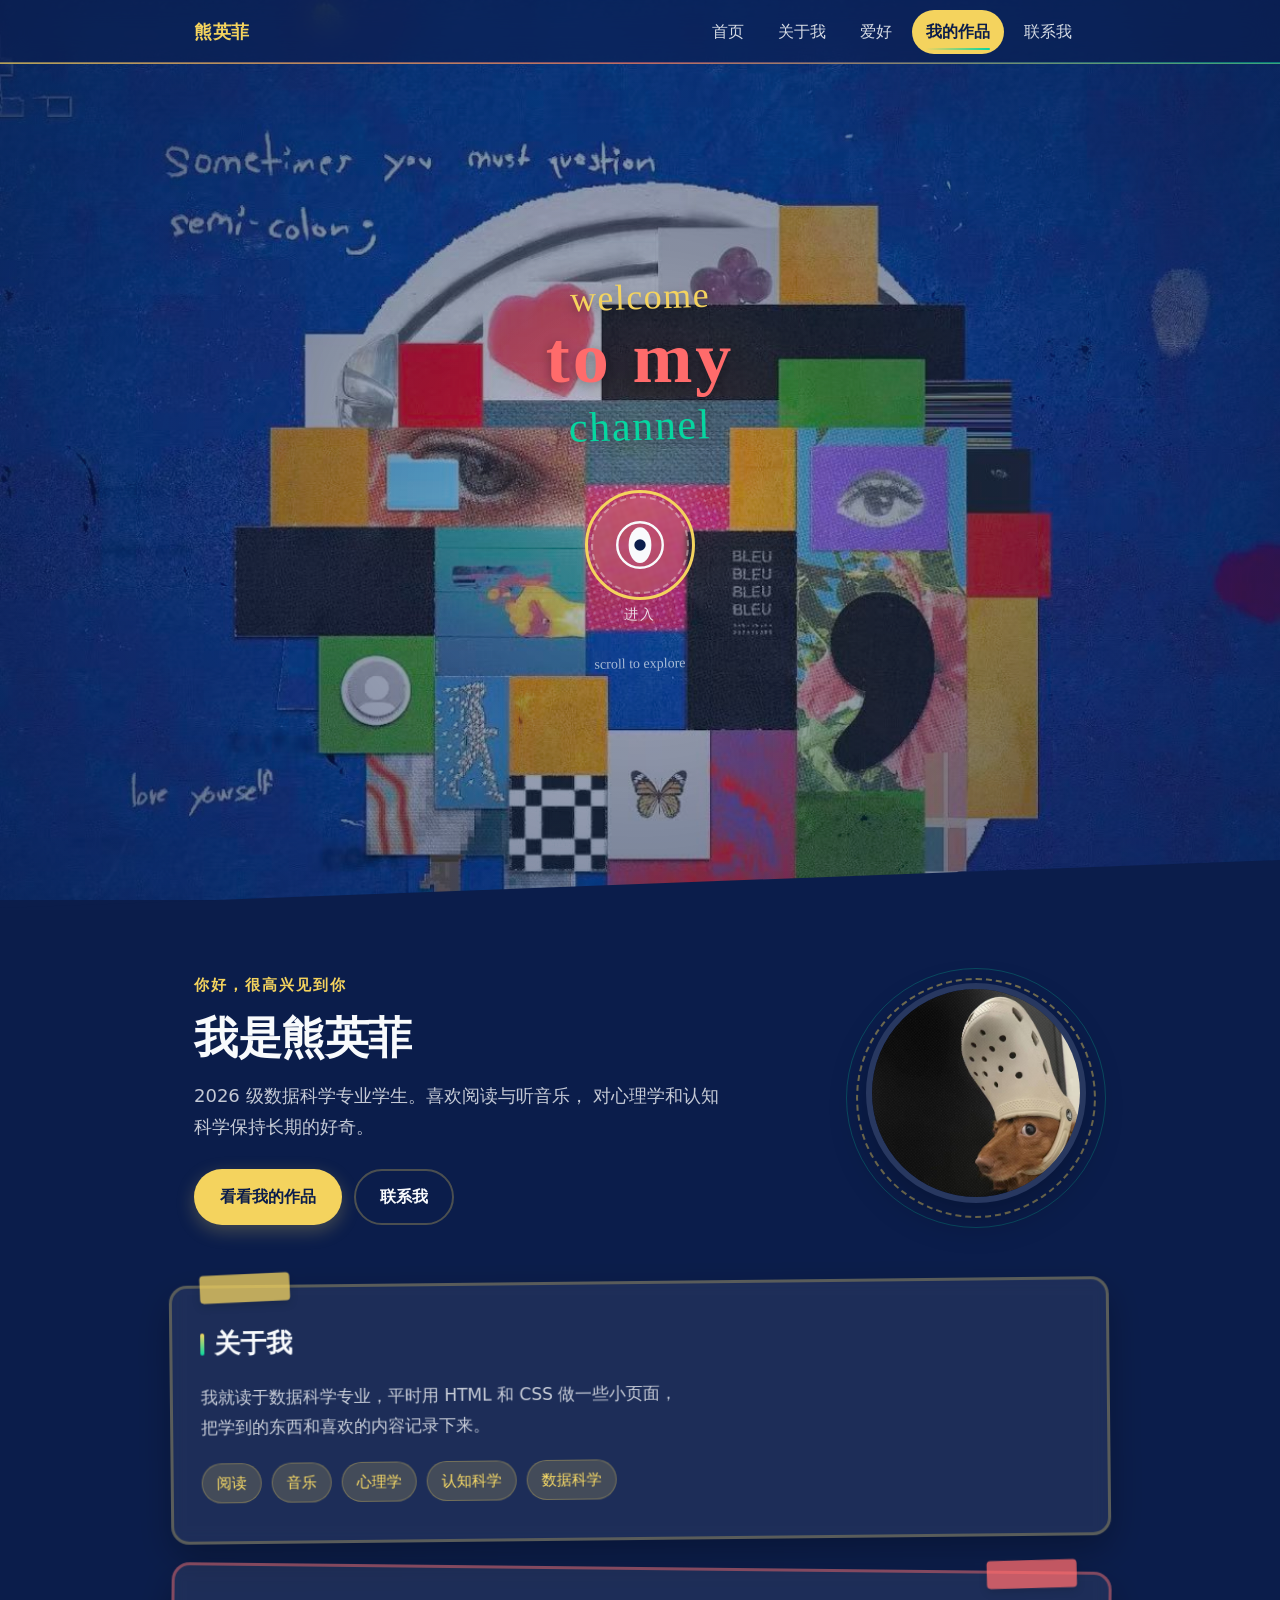
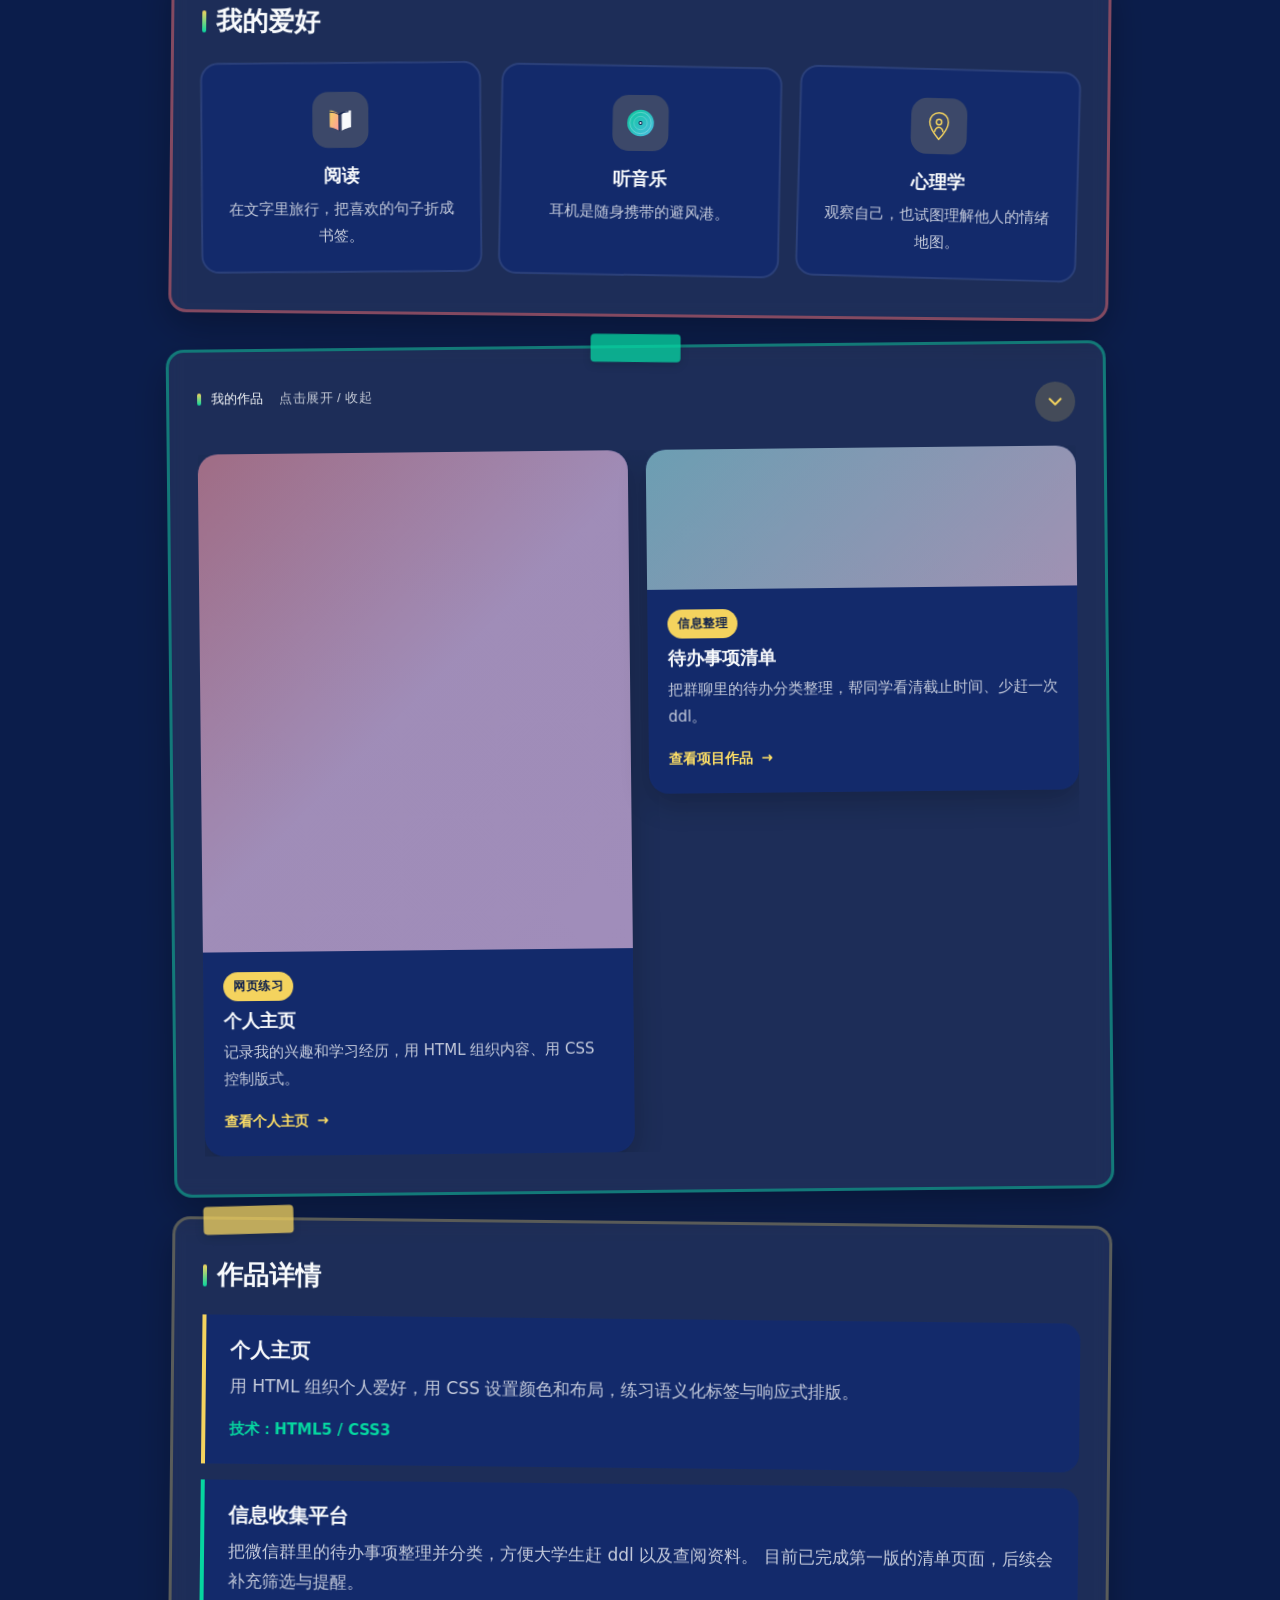
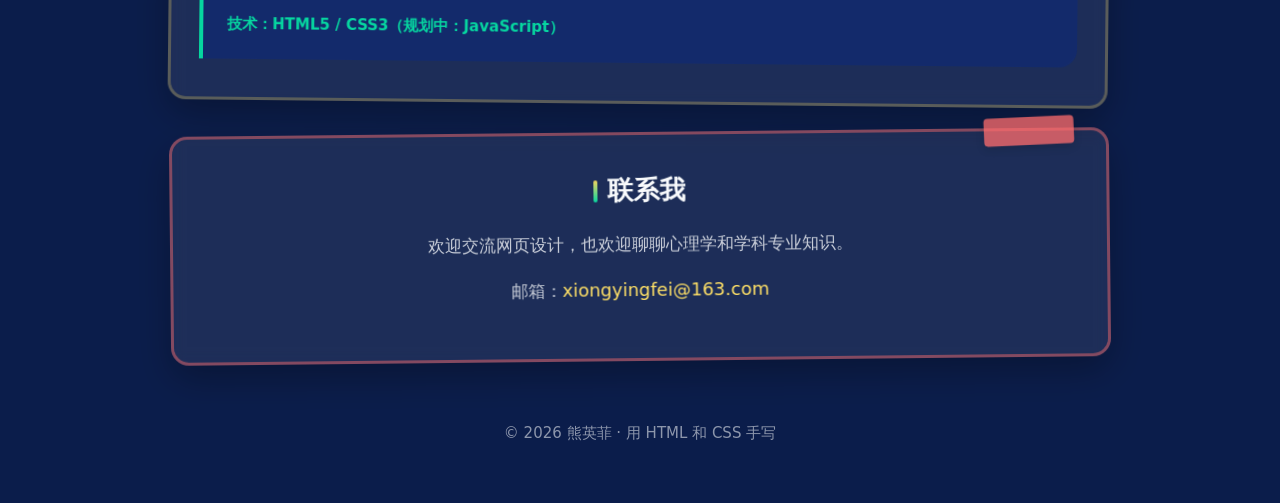
==== commit 36a35630: "feat: 增强珠帘拉开效果与主页交互设计 - 珠帘由 JS 动态生成多根垂直帘条，从中间向两侧逐根延迟拉开 - 每根帘条带 3D 卷曲与摆动珠串，更接近真实帘子被拉开的效果 - 新增鼠标跟随光斑、卡" ====
--- a/index.html
+++ b/index.html
@@ -21,6 +21,7 @@
       <ul class="nav__list" id="nav-menu">
         <li><a href="#home">首页</a></li>
         <li><a href="#about">关于我</a></li>
+        <li><a href="#hobbies">爱好</a></li>
         <li><a href="#works">我的作品</a></li>
         <li><a href="#contact">联系我</a></li>
       </ul>
@@ -32,10 +33,15 @@
     <div class="landing__image" role="img" aria-label="拼贴风格头像插画"></div>
     <div class="landing__overlay"></div>
 
+    <!-- 珠帘开幕效果 -->
+    <div class="curtain" id="curtain" aria-hidden="true">
+      <div class="curtain__inner" id="curtain-inner"></div>
+    </div>
+
     <div class="landing__content">
-      <p class="landing__line landing__line--1">Sometimes you must question</p>
-      <p class="landing__line landing__line--2">semi-colon ;</p>
-      <p class="landing__line landing__line--3">love yourself</p>
+      <p class="landing__line landing__line--1">welcome</p>
+      <p class="landing__line landing__line--2">to my</p>
+      <p class="landing__line landing__line--3">channel</p>
 
       <a class="landing__enter" href="#home" aria-label="进入主页">
         <span class="landing__enter-ring"></span>
@@ -49,9 +55,15 @@
         <span class="landing__enter-text">进入</span>
       </a>
 
-      <p class="landing__hint">view the details, not in the piece</p>
+      <p class="landing__hint">scroll to explore</p>
     </div>
   </section>
+
+  <!-- 电视信号闪屏过渡 -->
+  <div class="tv-flash" id="tv-flash" aria-hidden="true">
+    <div class="tv-flash__scanlines"></div>
+    <div class="tv-flash__noise"></div>
+  </div>
 
   <!-- 欢迎页与主页之间的视觉分隔 -->
   <div class="landing-divider" aria-hidden="true"></div>
@@ -71,7 +83,9 @@
           <a class="btn btn--ghost" href="#contact">联系我</a>
         </div>
       </div>
-      <img class="hero__avatar" src="images/test2.jpg" alt="熊英菲的照片" width="220" height="220">
+      <div class="hero__avatar-wrap">
+        <img class="hero__avatar" src="images/test2.jpg" alt="熊英菲的照片" width="220" height="220">
+      </div>
     </header>
 
     <!-- 关于我 -->
@@ -79,8 +93,8 @@
       <h2 class="section__title">关于我</h2>
       <div class="about">
         <p>
-          我就读于数据科学专业，平时用 HTML 和 CSS 做一些小页面，
-          把学到的东西和喜欢的内容记录下来。
+          <span class="reveal-line">我就读于数据科学专业，平时用 HTML 和 CSS 做一些小页面，</span>
+          <span class="reveal-line">把学到的东西和喜欢的内容记录下来。</span>
         </p>
         <ul class="tags">
           <li>阅读</li>
@@ -92,22 +106,106 @@
       </div>
     </section>
 
-    <!-- 作品 -->
-    <section class="section" id="works">
-      <h2 class="section__title">我的作品</h2>
-      <div class="works">
-        <article class="card">
-          <p class="card__tag">网页练习</p>
-          <h3 class="card__title">个人主页</h3>
-          <p class="card__desc">记录我的兴趣和学习经历，用 HTML 组织内容、用 CSS 控制版式。</p>
-          <a class="card__link" href="project1.html">查看个人主页 →</a>
-        </article>
-        <article class="card">
-          <p class="card__tag">信息整理</p>
-          <h3 class="card__title">待办事项清单</h3>
-          <p class="card__desc">把群聊里的待办分类整理，帮同学看清截止时间、少赶一次 ddl。</p>
-          <a class="card__link" href="project2.html">查看项目作品 →</a>
-        </article>
+    <!-- 爱好 -->
+    <section class="section section--hobbies" id="hobbies">
+      <h2 class="section__title">我的爱好</h2>
+      <div class="hobbies">
+        <article class="hobby-card">
+          <span class="hobby-card__icon hobby-card__icon--book" aria-hidden="true">
+            <svg class="book-svg" viewBox="0 0 48 48" aria-hidden="true">
+              <defs>
+                <linearGradient id="book-cover" x1="0" y1="0" x2="1" y2="1">
+                  <stop offset="0%" stop-color="#f4d35e"/>
+                  <stop offset="100%" stop-color="#ff9a9e"/>
+                </linearGradient>
+              </defs>
+              <path class="book-page-left" d="M8 10c6 0 12 3 14 6V40c-6-3-12-5-14-5V10Z" fill="url(#book-cover)"/>
+              <path class="book-page-right" d="M40 10c-6 0-12 3-14 6V40c6-3 12-5 14-5V10Z" fill="#f8fafc"/>
+              <path d="M22 16c4-3 8-4 14-4M22 16c-4-3-8-4-14-4" stroke="#0b1d4b" stroke-width="1.5" fill="none" stroke-linecap="round"/>
+              <line x1="22" y1="16" x2="22" y2="40" stroke="#0b1d4b" stroke-width="1.5" stroke-linecap="round"/>
+            </svg>
+          </span>
+          <h3 class="hobby-card__title">阅读</h3>
+          <p class="hobby-card__desc">在文字里旅行，把喜欢的句子折成书签。</p>
+        </article>
+
+        <article class="hobby-card">
+          <span class="hobby-card__icon hobby-card__icon--disc" aria-hidden="true">
+            <svg class="disc-svg" viewBox="0 0 48 48" aria-hidden="true">
+              <defs>
+                <linearGradient id="disc-grad" x1="0" y1="0" x2="1" y2="1">
+                  <stop offset="0%" stop-color="#06d6a0"/>
+                  <stop offset="100%" stop-color="#4cc9f0"/>
+                </linearGradient>
+              </defs>
+              <circle cx="24" cy="24" r="20" fill="url(#disc-grad)" opacity="0.9"/>
+              <circle cx="24" cy="24" r="16" fill="none" stroke="rgba(255,255,255,0.4)" stroke-width="1"/>
+              <circle cx="24" cy="24" r="10" fill="none" stroke="rgba(255,255,255,0.3)" stroke-width="1"/>
+              <circle cx="24" cy="24" r="3" fill="#0b1d4b"/>
+              <circle cx="24" cy="24" r="1.5" fill="#f8fafc"/>
+            </svg>
+          </span>
+          <h3 class="hobby-card__title">听音乐</h3>
+          <p class="hobby-card__desc">耳机是随身携带的避风港。</p>
+        </article>
+
+        <article class="hobby-card">
+          <span class="hobby-card__icon" aria-hidden="true">
+            <svg viewBox="0 0 48 48" fill="none" stroke="currentColor" stroke-width="2.2" stroke-linecap="round" stroke-linejoin="round">
+              <path d="M24 4c-8 0-14 6-14 14 0 10 14 26 14 26s14-16 14-26c0-8-6-14-14-14Z"/>
+              <path d="M24 22a4 4 0 1 0 0-8 4 4 0 0 0 0 8Z"/>
+              <path d="M30 32c0-3-2.7-6-6-6s-6 3-6 6"/>
+            </svg>
+          </span>
+          <h3 class="hobby-card__title">心理学</h3>
+          <p class="hobby-card__desc">观察自己，也试图理解他人的情绪地图。</p>
+        </article>
+      </div>
+    </section>
+
+    <!-- 作品（下拉展开 Pinterest 风格） -->
+    <section class="section section--works" id="works">
+      <button class="works-toggle" type="button" aria-expanded="true" aria-controls="works-panel">
+        <span class="works-toggle__label">
+          <span class="section__title">我的作品</span>
+          <span class="works-toggle__hint">点击展开 / 收起</span>
+        </span>
+        <span class="works-toggle__chevron" aria-hidden="true">
+          <svg viewBox="0 0 24 24" fill="none" stroke="currentColor" stroke-width="2.2" stroke-linecap="round" stroke-linejoin="round">
+            <polyline points="6 9 12 15 18 9"></polyline>
+          </svg>
+        </span>
+      </button>
+
+      <div class="works-panel" id="works-panel">
+        <div class="works works--pinterest">
+          <article class="pin-card pin-card--tall">
+            <div class="pin-card__visual pin-card__visual--1" aria-hidden="true"></div>
+            <div class="pin-card__body">
+              <span class="pin-card__tag">网页练习</span>
+              <h3 class="pin-card__title">个人主页</h3>
+              <p class="pin-card__desc">记录我的兴趣和学习经历，用 HTML 组织内容、用 CSS 控制版式。</p>
+              <a class="pin-card__link" href="project1.html">
+                <span>查看个人主页</span>
+                <svg viewBox="0 0 20 20" fill="none" stroke="currentColor" stroke-width="2" stroke-linecap="round" stroke-linejoin="round" aria-hidden="true"><path d="M5 10h10M13 7l3 3-3 3"/></svg>
+              </a>
+            </div>
+          </article>
+
+          <article class="pin-card">
+            <div class="pin-card__visual pin-card__visual--2" aria-hidden="true"></div>
+            <div class="pin-card__body">
+              <span class="pin-card__tag">信息整理</span>
+              <h3 class="pin-card__title">待办事项清单</h3>
+              <p class="pin-card__desc">把群聊里的待办分类整理，帮同学看清截止时间、少赶一次 ddl。</p>
+              <a class="pin-card__link" href="project2.html">
+                <span>查看项目作品</span>
+                <svg viewBox="0 0 20 20" fill="none" stroke="currentColor" stroke-width="2" stroke-linecap="round" stroke-linejoin="round" aria-hidden="true"><path d="M5 10h10M13 7l3 3-3 3"/></svg>
+              </a>
+            </div>
+          </article>
+
+        </div>
       </div>
     </section>
 
--- a/css/style.css
+++ b/css/style.css
@@ -57,6 +57,44 @@
   overflow-x: hidden;
 }
 
+/* 流体背景 */
+body::before {
+  content: "";
+  position: fixed;
+  inset: 0;
+  z-index: -1;
+  background:
+    radial-gradient(circle at 20% 30%, rgba(244, 211, 94, 0.12) 0%, transparent 40%),
+    radial-gradient(circle at 80% 70%, rgba(255, 107, 107, 0.1) 0%, transparent 40%),
+    radial-gradient(circle at 50% 90%, rgba(6, 214, 160, 0.1) 0%, transparent 40%),
+    var(--bg);
+  animation: fluid-bg 18s ease-in-out infinite alternate;
+}
+
+@keyframes fluid-bg {
+  0% { background-position: 0% 0%, 100% 100%, 50% 200%; }
+  100% { background-position: 100% 100%, 0% 0%, 50% -100%; }
+}
+
+/* 鼠标跟随光斑 */
+.cursor-spotlight {
+  position: fixed;
+  top: 0;
+  left: 0;
+  width: 360px;
+  height: 360px;
+  border-radius: 50%;
+  pointer-events: none;
+  z-index: 0;
+  background: radial-gradient(circle, rgba(244, 211, 94, 0.14) 0%, rgba(255, 107, 107, 0.08) 35%, transparent 70%);
+  transform: translate(-50%, -50%);
+  opacity: 0;
+  transition: opacity 0.45s ease;
+  mix-blend-mode: screen;
+}
+
+body:hover .cursor-spotlight { opacity: 1; }
+
 h1, h2, h3 {
   line-height: 1.35;
   margin: 0 0 12px;
@@ -119,10 +157,30 @@
   transition: background 0.35s ease, border-color 0.35s ease, box-shadow 0.35s ease;
 }
 
+.nav::after {
+  content: "";
+  position: absolute;
+  left: 0;
+  right: 0;
+  bottom: -1px;
+  height: 2px;
+  background: linear-gradient(90deg, var(--yellow), var(--red), var(--green), var(--cyan), var(--yellow));
+  background-size: 200% 100%;
+  opacity: 0.75;
+  animation: nav-flow 3s linear infinite;
+}
+
+@keyframes nav-flow {
+  0% { background-position: 0% 50%; }
+  100% { background-position: 200% 50%; }
+}
+
 .nav.is-scrolled {
   background: rgba(255, 255, 255, 0.95);
   box-shadow: 0 8px 28px rgba(0, 0, 0, 0.12);
 }
+
+.nav.is-dark::after { opacity: 0.5; }
 
 @keyframes nav-drop {
   from { transform: translateY(-100%); opacity: 0; }
@@ -305,27 +363,28 @@
   margin: 0;
   font-family: "KaiTi", "STKaiti", "Bradley Hand", "Comic Sans MS", cursive;
   text-shadow: 0 3px 12px rgba(0, 0, 0, 0.35);
-  line-height: 1.2;
+  line-height: 1.05;
+  letter-spacing: 0.04em;
 }
 
 .landing__line--1 {
-  font-size: clamp(20px, 4.2vw, 32px);
+  font-size: clamp(22px, 4.5vw, 36px);
   color: var(--yellow);
-  transform: rotate(-3deg);
-  margin-bottom: 6px;
+  transform: rotate(-2deg);
+  margin-bottom: 4px;
 }
 
 .landing__line--2 {
+  font-size: clamp(42px, 8vw, 72px);
+  color: var(--red);
+  font-weight: 700;
+  margin-bottom: 8px;
+}
+
+.landing__line--3 {
   font-size: clamp(26px, 5vw, 42px);
-  color: var(--red);
-  transform: rotate(1.5deg);
-  margin-bottom: 18px;
-}
-
-.landing__line--3 {
-  font-size: clamp(18px, 3.4vw, 28px);
   color: var(--green);
-  transform: rotate(-2deg);
+  transform: rotate(-1.5deg);
   margin-bottom: 42px;
 }
 
@@ -399,6 +458,175 @@
   color: rgba(248, 250, 252, 0.65);
   font-family: "KaiTi", "STKaiti", cursive;
   transform: rotate(-1deg);
+}
+
+/* 珠帘开幕效果 */
+.curtain {
+  position: absolute;
+  inset: 0;
+  z-index: 5;
+  pointer-events: none;
+  overflow: hidden;
+}
+
+.curtain.is-opened { visibility: hidden; }
+
+.curtain__inner {
+  position: absolute;
+  inset: 0;
+  display: flex;
+}
+
+.curtain__slat {
+  position: absolute;
+  top: 0;
+  bottom: 0;
+  width: var(--slat-w);
+  left: var(--slat-x);
+  transform-origin: var(--slat-origin);
+  overflow: hidden;
+  backface-visibility: hidden;
+}
+
+.curtain__slat::before {
+  content: "";
+  position: absolute;
+  inset: 0;
+  background:
+    linear-gradient(90deg, rgba(255,255,255,0.08) 0%, transparent 20%, transparent 80%, rgba(0,0,0,0.2) 100%),
+    linear-gradient(180deg, #0a1739 0%, #132a6b 40%, #0b1d4b 100%);
+  box-shadow: inset -2px 0 6px rgba(0,0,0,0.25);
+}
+
+.curtain__slat::after {
+  content: "";
+  position: absolute;
+  inset: 0;
+  background: repeating-linear-gradient(
+    180deg,
+    transparent 0 18px,
+    rgba(0,0,0,0.12) 18px 19px,
+    transparent 19px 38px
+  );
+  opacity: 0.5;
+}
+
+/* 帘条顶部珠串 */
+.curtain__beads-line {
+  position: absolute;
+  top: 0;
+  left: 0;
+  right: 0;
+  height: 100%;
+  pointer-events: none;
+}
+
+.curtain__beads-line::before {
+  content: "";
+  position: absolute;
+  top: 0;
+  left: 50%;
+  width: 2px;
+  height: 100%;
+  transform: translateX(-50%);
+  background: linear-gradient(180deg, rgba(244,211,94,0.9) 0%, rgba(244,211,94,0.2) 80%, transparent 100%);
+}
+
+.curtain__bead {
+  position: absolute;
+  left: 50%;
+  width: 10px;
+  height: 10px;
+  border-radius: 50%;
+  transform: translateX(-50%);
+  box-shadow: inset -2px -2px 3px rgba(0,0,0,0.25), 0 2px 4px rgba(0,0,0,0.2);
+}
+
+.curtain__bead:nth-child(3n+1) { background: radial-gradient(circle at 30% 30%, var(--yellow), #c9a53e); }
+.curtain__bead:nth-child(3n+2) { background: radial-gradient(circle at 30% 30%, var(--red), #c94f4f); }
+.curtain__bead:nth-child(3n+3) { background: radial-gradient(circle at 30% 30%, var(--green), #05a882); }
+
+/* 开幕动画：像真实帘子被向两侧拉开 */
+@keyframes curtain-sway {
+  0% {
+    transform: translateX(0) scaleX(1) rotateY(0deg);
+    opacity: 1;
+  }
+  20% {
+    transform: translateX(calc(var(--sway-dir) * 2%)) scaleX(0.96) rotateY(calc(var(--sway-dir) * 4deg));
+  }
+  45% {
+    transform: translateX(calc(var(--sway-dir) * 18%)) scaleX(0.7) rotateY(calc(var(--sway-dir) * 18deg));
+  }
+  100% {
+    transform: translateX(var(--slide-to)) scaleX(0) rotateY(calc(var(--sway-dir) * 55deg));
+    opacity: 0;
+  }
+}
+
+.curtain__slat.is-animating {
+  animation: curtain-sway 1.45s cubic-bezier(0.22, 1, 0.36, 1) forwards;
+  animation-delay: var(--slat-delay);
+}
+
+.curtain__slat.is-animating .curtain__bead {
+  animation: bead-swing 1.45s ease-in-out forwards;
+  animation-delay: var(--slat-delay);
+}
+
+@keyframes bead-swing {
+  0%, 20% { transform: translateX(-50%) translateY(0) rotate(0deg); }
+  45% { transform: translateX(calc(-50% + var(--sway-dir) * 8px)) translateY(4px) rotate(calc(var(--sway-dir) * 8deg)); }
+  100% { transform: translateX(calc(-50% + var(--sway-dir) * 30px)) translateY(12px) rotate(calc(var(--sway-dir) * 25deg)); opacity: 0; }
+}
+
+@media (max-width: 760px) {
+  .curtain__slat.is-animating { animation-duration: 1.05s; }
+  .curtain__slat.is-animating .curtain__bead { animation-duration: 1.05s; }
+}
+
+/* 电视信号闪屏过渡 */
+.tv-flash {
+  position: fixed;
+  inset: 0;
+  z-index: 999;
+  pointer-events: none;
+  opacity: 0;
+  visibility: hidden;
+  background: #fff;
+  transition: opacity 0.05s ease, visibility 0.05s ease;
+}
+
+.tv-flash.is-active {
+  opacity: 1;
+  visibility: visible;
+  animation: tv-flash-anim 0.35s steps(6) forwards;
+}
+
+@keyframes tv-flash-anim {
+  0% { opacity: 0.9; }
+  20% { opacity: 0.2; }
+  40% { opacity: 0.8; }
+  60% { opacity: 0.1; }
+  80% { opacity: 0.6; }
+  100% { opacity: 0; visibility: hidden; }
+}
+
+.tv-flash__scanlines {
+  position: absolute;
+  inset: 0;
+  background: repeating-linear-gradient(
+    180deg,
+    rgba(0,0,0,0.12) 0 1px,
+    transparent 1px 4px
+  );
+}
+
+.tv-flash__noise {
+  position: absolute;
+  inset: 0;
+  background-image: url("data:image/svg+xml,%3Csvg viewBox='0 0 200 200' xmlns='http://www.w3.org/2000/svg'%3E%3Cfilter id='n'%3E%3CfeTurbulence type='fractalNoise' baseFrequency='0.85' numOctaves='3' stitchTiles='stitch'/%3E%3C/filter%3E%3Crect width='100%25' height='100%25' filter='url(%23n)' opacity='0.25'/%3E%3C/svg%3E");
+  opacity: 0.4;
 }
 
 /* ---------- 5. 欢迎页与主页之间的过渡分隔 ---------- */
@@ -467,6 +695,7 @@
 }
 
 .hero__avatar {
+  position: relative;
   width: 220px;
   height: 220px;
   flex: 0 0 220px;
@@ -475,15 +704,57 @@
   box-shadow: var(--shadow);
   border: 6px solid rgba(255, 255, 255, 0.12);
   transition: transform 0.3s ease, box-shadow 0.3s ease;
+  z-index: 1;
+}
+
+.hero__avatar-wrap {
+  position: relative;
+  flex: 0 0 220px;
+}
+
+.hero__avatar-wrap::before,
+.hero__avatar-wrap::after {
+  content: "";
+  position: absolute;
+  top: 50%;
+  left: 50%;
+  border-radius: 50%;
+  transform: translate(-50%, -50%);
+  pointer-events: none;
+}
+
+.hero__avatar-wrap::before {
+  width: 240px;
+  height: 240px;
+  border: 2px dashed rgba(244, 211, 94, 0.45);
+  animation: avatar-rotate 18s linear infinite;
+}
+
+.hero__avatar-wrap::after {
+  width: 260px;
+  height: 260px;
+  border: 1px solid rgba(6, 214, 160, 0.25);
+  animation: avatar-pulse 3s ease-in-out infinite;
+}
+
+@keyframes avatar-rotate {
+  from { transform: translate(-50%, -50%) rotate(0deg); }
+  to   { transform: translate(-50%, -50%) rotate(360deg); }
+}
+
+@keyframes avatar-pulse {
+  0%, 100% { transform: translate(-50%, -50%) scale(1); opacity: 0.6; }
+  50% { transform: translate(-50%, -50%) scale(1.08); opacity: 1; }
 }
 
 .hero__avatar:hover {
-  transform: scale(1.03) rotate(2deg);
+  transform: scale(1.05) rotate(3deg);
   box-shadow: 0 16px 40px rgba(0, 0, 0, 0.35);
 }
 
 /* 按钮 */
 .btn {
+  position: relative;
   display: inline-block;
   padding: 12px 24px;
   border-radius: 999px;
@@ -491,6 +762,21 @@
   border: 2px solid transparent;
   transition: transform 0.18s ease, box-shadow 0.18s ease, background 0.18s ease;
   font-weight: 600;
+  overflow: hidden;
+}
+
+/* 按钮点击波纹 */
+.ripple {
+  position: absolute;
+  border-radius: 50%;
+  background: rgba(255, 255, 255, 0.35);
+  transform: scale(0);
+  animation: ripple-anim 0.55s linear;
+  pointer-events: none;
+}
+
+@keyframes ripple-anim {
+  to { transform: scale(4); opacity: 0; }
 }
 
 .btn--primary {
@@ -529,11 +815,15 @@
   border: 3px solid var(--line);
   border-radius: var(--radius);
   box-shadow: var(--shadow);
-  transform: rotate(-0.6deg);
+  --base-rotate: -0.6deg;
+  transform: rotate(var(--base-rotate));
+  transform-style: preserve-3d;
+  perspective: 1000px;
   backdrop-filter: blur(8px);
-}
-
-.section:nth-child(odd) { transform: rotate(0.6deg); }
+  transition: transform 0.35s cubic-bezier(0.22, 1, 0.36, 1), box-shadow 0.35s ease;
+}
+
+.section:nth-child(odd) { --base-rotate: 0.6deg; }
 .section:nth-child(3n)  { border-color: rgba(255, 107, 107, 0.45); }
 .section:nth-child(4n)  { border-color: rgba(6, 214, 160, 0.45); }
 
@@ -553,6 +843,27 @@
 .section:nth-child(3n)::before { background: rgba(255, 107, 107, 0.75); left: auto; right: 32px; }
 .section:nth-child(4n)::before { background: rgba(6, 214, 160, 0.75); left: 50%; transform: translateX(-50%) rotate(1deg); }
 
+/* 卡片 3D tilt 反光层 */
+.section::after,
+.hobby-card::after,
+.pin-card::after {
+  content: "";
+  position: absolute;
+  inset: 0;
+  border-radius: inherit;
+  background: radial-gradient(circle at var(--shine-x, 50%) var(--shine-y, 50%), rgba(255,255,255,0.16) 0%, transparent 42%);
+  opacity: 0;
+  transition: opacity 0.35s ease;
+  pointer-events: none;
+  z-index: 1;
+}
+
+.section.is-tilted::after,
+.hobby-card.is-tilted::after,
+.pin-card.is-tilted::after {
+  opacity: 1;
+}
+
 .section__title {
   position: relative;
   padding-left: 14px;
@@ -594,50 +905,315 @@
 
 .tags li:hover { transform: translateY(-2px); }
 
-/* ---------- 8. 作品卡片 ---------- */
-.works {
+/* ---------- 8. 爱好卡片 ---------- */
+.hobbies {
   display: grid;
-  grid-template-columns: repeat(auto-fit, minmax(260px, 1fr));
-  gap: 20px;
-}
-
-.card {
+  grid-template-columns: repeat(3, 1fr);
+  gap: 18px;
+}
+
+.hobby-card {
+  position: relative;
   display: flex;
   flex-direction: column;
-  padding: 26px 24px;
+  align-items: center;
+  text-align: center;
+  padding: 28px 20px 22px;
   background: var(--surface-solid);
-  border: 2px solid rgba(255, 255, 255, 0.12);
+  border: 2px solid rgba(255, 255, 255, 0.1);
   border-radius: var(--radius);
-  transition: transform 0.25s ease, box-shadow 0.25s ease, border-color 0.25s ease;
-}
-
-.card:nth-child(1) { transform: rotate(-1deg); border-color: rgba(244, 211, 94, 0.45); }
-.card:nth-child(2) { transform: rotate(1deg);  border-color: rgba(6, 214, 160, 0.45); }
-
-.card:hover {
-  transform: translateY(-6px) rotate(0deg);
-  box-shadow: 0 16px 40px rgba(0, 0, 0, 0.35);
-  border-color: rgba(244, 211, 94, 0.65);
-}
-
-.card__tag {
+  transform-style: preserve-3d;
+  perspective: 1000px;
+  transition: transform 0.3s cubic-bezier(0.22, 1, 0.36, 1), box-shadow 0.3s ease, border-color 0.3s ease;
+  overflow: hidden;
+}
+
+.hobby-card::before {
+  content: "";
+  position: absolute;
+  top: 0;
+  left: 0;
+  right: 0;
+  height: 4px;
+  background: linear-gradient(90deg, var(--yellow), var(--red), var(--green));
+  opacity: 0.8;
+  transform: scaleX(0);
+  transform-origin: left center;
+  transition: transform 0.4s cubic-bezier(0.22, 1, 0.36, 1);
+}
+
+.hobby-card:nth-child(1) { --base-rotate: -1deg; transform: rotate(var(--base-rotate)); }
+.hobby-card:nth-child(2) { --base-rotate: 0.5deg; transform: rotate(var(--base-rotate)); }
+.hobby-card:nth-child(3) { --base-rotate: 1deg; transform: rotate(var(--base-rotate)); }
+
+.hobby-card:hover {
+  transform: translateY(-8px) rotate(0deg);
+  box-shadow: 0 18px 44px rgba(0, 0, 0, 0.35);
+  border-color: rgba(244, 211, 94, 0.4);
+}
+
+.hobby-card:hover::before { transform: scaleX(1); }
+
+.hobby-card__icon {
+  width: 56px;
+  height: 56px;
+  margin-bottom: 16px;
+  display: grid;
+  place-items: center;
+  color: var(--brand);
+  background: var(--brand-soft);
+  border-radius: 16px;
+  transition: transform 0.3s ease, background 0.3s ease;
+}
+
+.hobby-card:hover .hobby-card__icon {
+  transform: scale(1.1) rotate(-6deg);
+  background: rgba(244, 211, 94, 0.28);
+}
+
+.hobby-card__icon svg {
+  width: 32px;
+  height: 32px;
+  overflow: visible;
+}
+
+/* 翻页书动画 */
+.book-svg .book-page-left,
+.book-svg .book-page-right {
+  transform-origin: 22px center;
+  transition: transform 0.4s cubic-bezier(0.22, 1, 0.36, 1);
+}
+
+.hobby-card:hover .book-svg .book-page-left {
+  animation: page-flip-left 1.2s ease-in-out infinite;
+}
+
+.hobby-card:hover .book-svg .book-page-right {
+  animation: page-flip-right 1.2s ease-in-out infinite;
+}
+
+@keyframes page-flip-left {
+  0%, 100% { transform: rotateY(0deg); }
+  50% { transform: rotateY(-35deg); }
+}
+
+@keyframes page-flip-right {
+  0%, 100% { transform: rotateY(0deg); }
+  50% { transform: rotateY(35deg); }
+}
+
+/* 旋转光盘动画 */
+.disc-svg {
+  animation: disc-spin 3s linear infinite paused;
+}
+
+.hobby-card:hover .disc-svg {
+  animation-play-state: running;
+}
+
+@keyframes disc-spin {
+  from { transform: rotate(0deg); }
+  to { transform: rotate(360deg); }
+}
+
+.hobby-card__title {
   margin-bottom: 8px;
+  color: var(--ink);
+  font-size: 18px;
+}
+
+.hobby-card__desc {
+  font-size: 15px;
+  margin: 0;
+  color: var(--ink-soft);
+}
+
+/* ---------- 9. 作品卡片（Pinterest 瀑布流 + 下拉展开） ---------- */
+/* 下拉切换按钮 */
+.works-toggle {
+  width: 100%;
+  display: flex;
+  align-items: center;
+  justify-content: space-between;
+  gap: 16px;
+  padding: 0;
+  background: transparent;
+  border: none;
+  cursor: pointer;
+  text-align: left;
+  color: inherit;
+}
+
+.works-toggle__label {
+  display: flex;
+  flex-wrap: wrap;
+  align-items: baseline;
+  gap: 10px 16px;
+}
+
+.works-toggle__hint {
   font-size: 13px;
-  letter-spacing: 1px;
-  color: var(--accent);
+  color: var(--ink-soft);
+  letter-spacing: 0.5px;
+  margin: 0;
+}
+
+.works-toggle__chevron {
+  width: 40px;
+  height: 40px;
+  display: grid;
+  place-items: center;
+  border-radius: 50%;
+  background: var(--brand-soft);
+  color: var(--brand);
+  transition: transform 0.35s cubic-bezier(0.22, 1, 0.36, 1), background 0.2s ease;
+  flex-shrink: 0;
+}
+
+.works-toggle__chevron svg {
+  width: 22px;
+  height: 22px;
+}
+
+.works-toggle:hover .works-toggle__chevron {
+  background: var(--brand);
+  color: var(--blue);
+}
+
+.works-toggle[aria-expanded="false"] .works-toggle__chevron {
+  transform: rotate(-90deg);
+}
+
+.works-toggle[aria-expanded="true"] .works-toggle__chevron {
+  transform: rotate(0deg);
+}
+
+/* 面板展开动画 */
+.works-panel {
+  display: grid;
+  grid-template-rows: 1fr;
+  opacity: 1;
+  transform: translateY(0);
+  transform-origin: top center;
+  transition: grid-template-rows 0.45s cubic-bezier(0.22, 1, 0.36, 1), opacity 0.35s ease, transform 0.35s ease, margin-top 0.35s ease;
+  margin-top: 24px;
+}
+
+.works-toggle[aria-expanded="false"] + .works-panel {
+  grid-template-rows: 0fr;
+  opacity: 0;
+  transform: translateY(-12px);
+  margin-top: 0;
+}
+
+.works-panel > * {
+  overflow: hidden;
+  min-height: 0;
+}
+
+/* Pinterest 瀑布流 */
+.works--pinterest {
+  display: grid;
+  grid-template-columns: repeat(2, 1fr);
+  grid-auto-rows: minmax(340px, auto);
+  gap: 18px;
+}
+
+.pin-card {
+  position: relative;
+  display: flex;
+  flex-direction: column;
+  background: var(--surface-solid);
+  border-radius: 20px;
+  overflow: hidden;
+  box-shadow: 0 10px 28px rgba(0, 0, 0, 0.22);
+  transform-style: preserve-3d;
+  perspective: 1000px;
+  transition: transform 0.35s cubic-bezier(0.22, 1, 0.36, 1), box-shadow 0.35s ease;
+}
+
+.pin-card--tall { grid-row: span 2; }
+.pin-card--wide { grid-column: span 2; }
+
+.pin-card:hover {
+  transform: translateY(-8px) scale(1.01);
+  box-shadow: 0 20px 48px rgba(0, 0, 0, 0.38);
+}
+
+.pin-card__visual {
+  position: relative;
+  flex: 1;
+  min-height: 140px;
+  background: linear-gradient(135deg, var(--bg-soft), var(--surface-solid));
+  overflow: hidden;
+}
+
+.pin-card__visual::before {
+  content: "";
+  position: absolute;
+  inset: 0;
+  opacity: 0.6;
+  background-size: cover;
+  background-position: center;
+  transition: transform 0.5s cubic-bezier(0.22, 1, 0.36, 1);
+}
+
+.pin-card:hover .pin-card__visual::before {
+  transform: scale(1.08);
+}
+
+.pin-card__visual--1::before { background-image: linear-gradient(135deg, #ff9a9e 0%, #fecfef 50%, #fecfef 100%); }
+.pin-card__visual--2::before { background-image: linear-gradient(135deg, #a8edea 0%, #fed6e3 100%); }
+.pin-card__visual--3::before { background-image: linear-gradient(135deg, #d299c2 0%, #fef9d7 100%); }
+.pin-card__visual--4::before { background-image: linear-gradient(135deg, #89f7fe 0%, #66a6ff 100%); }
+
+.pin-card__body {
+  padding: 18px 20px 20px;
+}
+
+.pin-card__tag {
+  display: inline-block;
+  margin-bottom: 8px;
+  padding: 4px 10px;
+  font-size: 12px;
+  letter-spacing: 0.5px;
+  color: var(--blue);
+  background: var(--brand);
+  border-radius: 999px;
   font-weight: 600;
 }
 
-.card__title { margin-bottom: 8px; color: var(--ink); }
-
-.card__desc {
-  flex: 1;
-  font-size: 16px;
-}
-
-.card__link {
+.pin-card__title {
+  margin-bottom: 6px;
+  font-size: 18px;
+  color: var(--ink);
+}
+
+.pin-card__desc {
+  font-size: 15px;
+  margin-bottom: 14px;
+}
+
+.pin-card__link,
+.pin-card__soon {
+  display: inline-flex;
+  align-items: center;
+  gap: 6px;
+  font-size: 14px;
   font-weight: 600;
-  margin-top: 4px;
+}
+
+.pin-card__link svg {
+  width: 16px;
+  height: 16px;
+  transition: transform 0.2s ease;
+}
+
+.pin-card__link:hover svg { transform: translateX(3px); }
+
+.pin-card__soon {
+  color: var(--ink-soft);
+  border-bottom: 1px dashed rgba(255, 255, 255, 0.25);
 }
 
 /* ---------- 9. 详情 ---------- */
@@ -679,8 +1255,41 @@
 }
 
 .contact__mail a {
+  position: relative;
+  display: inline-block;
   font-size: 18px;
-  border-bottom: 1px dashed var(--brand);
+  text-decoration: none;
+}
+
+.contact__mail a::after {
+  content: "";
+  position: absolute;
+  left: 0;
+  bottom: -2px;
+  width: 100%;
+  height: 2px;
+  background: linear-gradient(90deg, var(--brand), var(--accent));
+  transform: scaleX(0);
+  transform-origin: right center;
+  transition: transform 0.35s cubic-bezier(0.22, 1, 0.36, 1);
+}
+
+.contact__mail a:hover::after {
+  transform: scaleX(1);
+  transform-origin: left center;
+}
+
+/* 文字逐行淡入 */
+.reveal-line {
+  display: block;
+  opacity: 0;
+  transform: translateY(14px);
+  transition: opacity 0.55s ease, transform 0.55s cubic-bezier(0.22, 1, 0.36, 1);
+}
+
+.reveal-line.is-visible {
+  opacity: 1;
+  transform: translateY(0);
 }
 
 /* ---------- 10. 页脚 ---------- */
@@ -758,6 +1367,26 @@
   }
 
   .section::before { width: 70px; height: 22px; top: -11px; }
+
+  .hobbies { grid-template-columns: 1fr; }
+
+  .works--pinterest {
+    grid-template-columns: 1fr;
+    grid-auto-rows: auto;
+  }
+
+  .pin-card,
+  .pin-card--tall,
+  .pin-card--wide {
+    grid-row: auto;
+    grid-column: auto;
+  }
+
+  .pin-card__visual { min-height: 180px; }
+
+  .curtain__panel {
+    animation-duration: 1s;
+  }
 }
 
 @media (max-width: 420px) {
@@ -768,14 +1397,14 @@
 body.js-enabled .hero,
 body.js-enabled .section {
   opacity: 0;
-  transform: translateY(22px) rotate(var(--rotate, 0deg));
+  transform: translateY(22px) rotate(var(--base-rotate, 0deg));
   transition: opacity 0.7s ease, transform 0.7s cubic-bezier(0.22, 1, 0.36, 1);
 }
 
 body.js-enabled .hero.is-visible,
 body.js-enabled .section.is-visible {
   opacity: 1;
-  transform: translateY(0) rotate(var(--rotate, 0deg));
+  transform: translateY(0) rotate(var(--base-rotate, 0deg));
 }
 
 /* 欢迎页视差 */
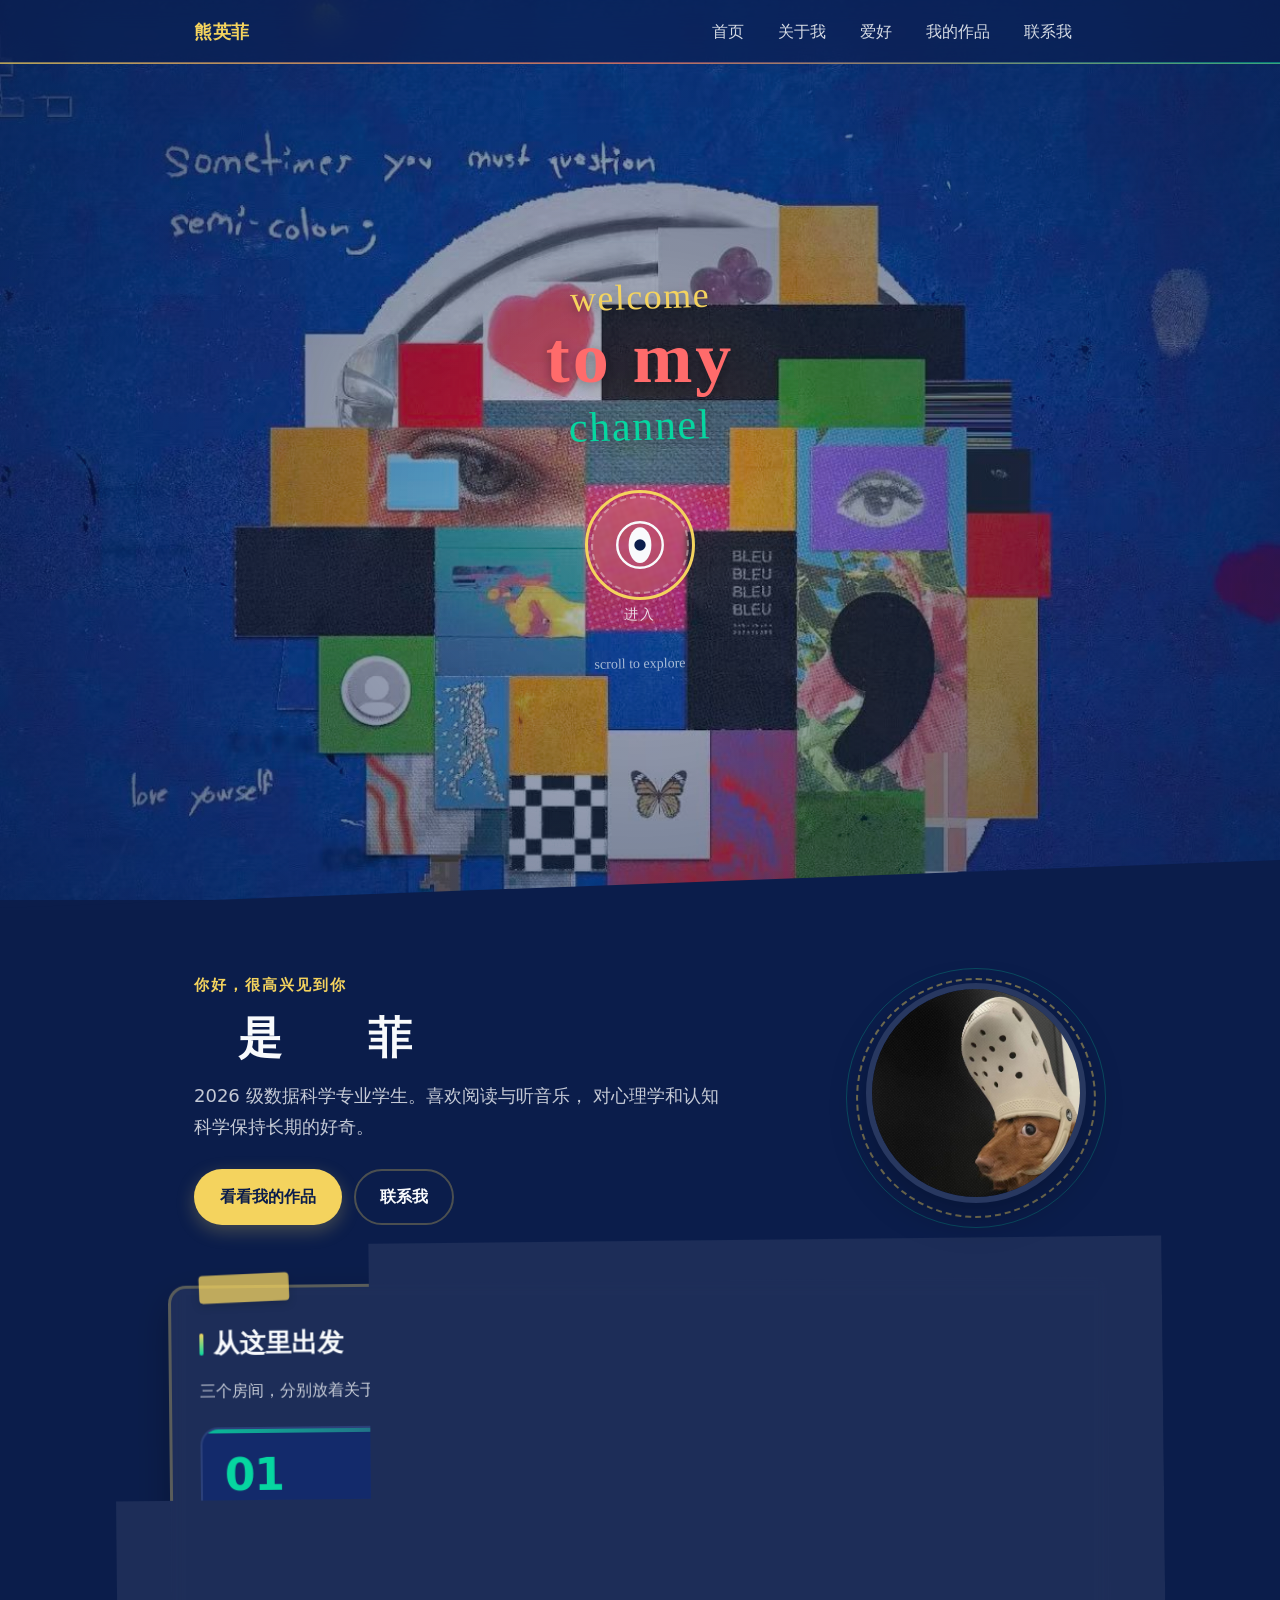
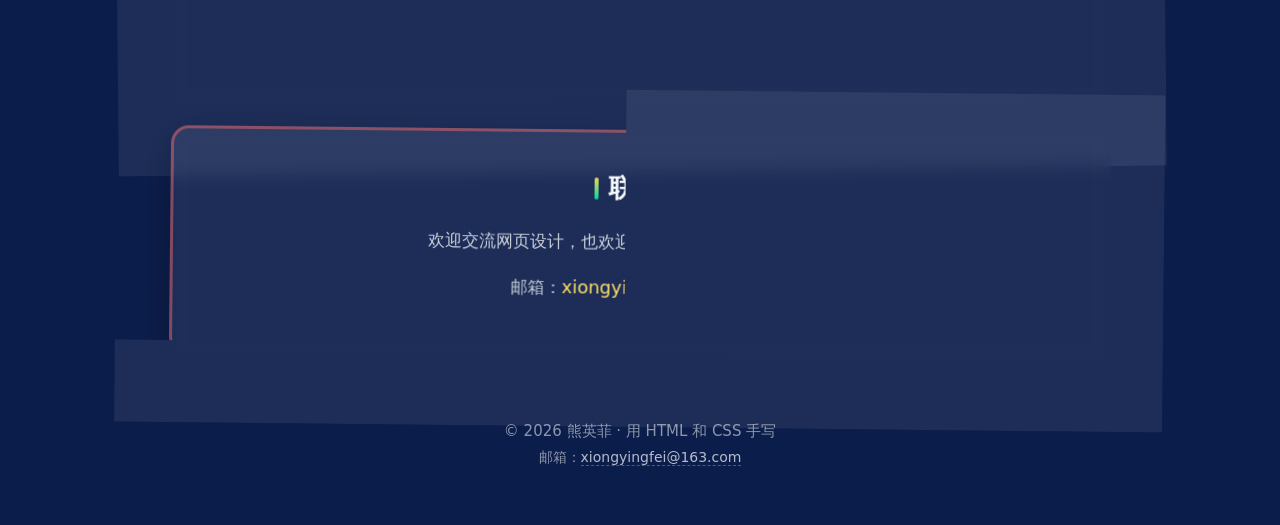
==== commit 27ac5817: "feat: 关于我/爱好/作品拆分为独立页面并重构页面体系 - 新增 about.html / hobbies.html / works.html 三个独立页面，原文案与交互完整保留 - index." ====
--- a/index.html
+++ b/index.html
@@ -7,12 +7,30 @@
   <title>熊英菲 | 个人主页</title>
   <link rel="stylesheet" href="css/style.css">
 </head>
-<body>
+<body class="page--home">
   <a class="skip-link" href="#home">跳到主要内容</a>
+
+  <!-- 页面转场（页面之间跳转时的彩色条带擦除） -->
+  <div class="page-transition" id="page-transition" aria-hidden="true">
+    <div class="page-transition__strips">
+      <span></span><span></span><span></span><span></span><span></span>
+    </div>
+    <p class="page-transition__label">熊英菲</p>
+  </div>
+
+  <!-- 唯美场景背景 -->
+  <div class="scene" aria-hidden="true">
+    <span class="scene__grid"></span>
+    <span class="scene__glow"></span>
+    <span class="scene__dust"></span>
+    <span class="scene__orb scene__orb--a"></span>
+    <span class="scene__orb scene__orb--b"></span>
+    <span class="scene__orb scene__orb--c"></span>
+  </div>
 
   <nav class="nav is-dark" id="site-nav">
     <div class="nav__inner">
-      <a class="nav__brand" href="index.html">熊英菲</a>
+      <a class="nav__brand" href="index.html" data-transition-label="首页">熊英菲</a>
       <button class="nav__toggle" type="button" aria-expanded="false" aria-controls="nav-menu" aria-label="打开菜单">
         <span class="nav__toggle-bar"></span>
         <span class="nav__toggle-bar"></span>
@@ -20,9 +38,9 @@
       </button>
       <ul class="nav__list" id="nav-menu">
         <li><a href="#home">首页</a></li>
-        <li><a href="#about">关于我</a></li>
-        <li><a href="#hobbies">爱好</a></li>
-        <li><a href="#works">我的作品</a></li>
+        <li><a href="about.html" data-transition-label="关于我">关于我</a></li>
+        <li><a href="hobbies.html" data-transition-label="我的爱好">爱好</a></li>
+        <li><a href="works.html" data-transition-label="我的作品">我的作品</a></li>
         <li><a href="#contact">联系我</a></li>
       </ul>
     </div>
@@ -73,13 +91,13 @@
     <header class="hero" id="home">
       <div class="hero__text">
         <p class="hero__eyebrow">你好，很高兴见到你</p>
-        <h1>我是熊英菲</h1>
+        <h1 data-split>我是熊英菲</h1>
         <p class="hero__desc">
           2026 级数据科学专业学生。喜欢阅读与听音乐，
           对心理学和认知科学保持长期的好奇。
         </p>
         <div class="hero__actions">
-          <a class="btn btn--primary" href="#works">看看我的作品</a>
+          <a class="btn btn--primary" href="works.html" data-transition-label="我的作品">看看我的作品</a>
           <a class="btn btn--ghost" href="#contact">联系我</a>
         </div>
       </div>
@@ -88,144 +106,41 @@
       </div>
     </header>
 
-    <!-- 关于我 -->
-    <section class="section" id="about">
-      <h2 class="section__title">关于我</h2>
-      <div class="about">
-        <p>
-          <span class="reveal-line">我就读于数据科学专业，平时用 HTML 和 CSS 做一些小页面，</span>
-          <span class="reveal-line">把学到的东西和喜欢的内容记录下来。</span>
-        </p>
-        <ul class="tags">
-          <li>阅读</li>
-          <li>音乐</li>
-          <li>心理学</li>
-          <li>认知科学</li>
-          <li>数据科学</li>
-        </ul>
-      </div>
-    </section>
+    <!-- 通往三个独立页面的门户 -->
+    <section class="section section--portal" id="portal">
+      <h2 class="section__title">从这里出发</h2>
+      <p class="section__lead">三个房间，分别放着关于我的一切。</p>
 
-    <!-- 爱好 -->
-    <section class="section section--hobbies" id="hobbies">
-      <h2 class="section__title">我的爱好</h2>
-      <div class="hobbies">
-        <article class="hobby-card">
-          <span class="hobby-card__icon hobby-card__icon--book" aria-hidden="true">
-            <svg class="book-svg" viewBox="0 0 48 48" aria-hidden="true">
-              <defs>
-                <linearGradient id="book-cover" x1="0" y1="0" x2="1" y2="1">
-                  <stop offset="0%" stop-color="#f4d35e"/>
-                  <stop offset="100%" stop-color="#ff9a9e"/>
-                </linearGradient>
-              </defs>
-              <path class="book-page-left" d="M8 10c6 0 12 3 14 6V40c-6-3-12-5-14-5V10Z" fill="url(#book-cover)"/>
-              <path class="book-page-right" d="M40 10c-6 0-12 3-14 6V40c6-3 12-5 14-5V10Z" fill="#f8fafc"/>
-              <path d="M22 16c4-3 8-4 14-4M22 16c-4-3-8-4-14-4" stroke="#0b1d4b" stroke-width="1.5" fill="none" stroke-linecap="round"/>
-              <line x1="22" y1="16" x2="22" y2="40" stroke="#0b1d4b" stroke-width="1.5" stroke-linecap="round"/>
-            </svg>
+      <div class="portal">
+        <a class="portal-card portal-card--about" href="about.html" data-transition-label="关于我">
+          <span class="portal-card__num">01</span>
+          <span class="portal-card__title">关于我</span>
+          <span class="portal-card__desc">数据科学专业，用 HTML 和 CSS 记录学到的东西。</span>
+          <span class="portal-card__go">
+            <span>进入</span>
+            <svg viewBox="0 0 20 20" fill="none" stroke="currentColor" stroke-width="2" stroke-linecap="round" stroke-linejoin="round" aria-hidden="true"><path d="M4 10h11M12 6l3.5 4-3.5 4"/></svg>
           </span>
-          <h3 class="hobby-card__title">阅读</h3>
-          <p class="hobby-card__desc">在文字里旅行，把喜欢的句子折成书签。</p>
-        </article>
+        </a>
 
-        <article class="hobby-card">
-          <span class="hobby-card__icon hobby-card__icon--disc" aria-hidden="true">
-            <svg class="disc-svg" viewBox="0 0 48 48" aria-hidden="true">
-              <defs>
-                <linearGradient id="disc-grad" x1="0" y1="0" x2="1" y2="1">
-                  <stop offset="0%" stop-color="#06d6a0"/>
-                  <stop offset="100%" stop-color="#4cc9f0"/>
-                </linearGradient>
-              </defs>
-              <circle cx="24" cy="24" r="20" fill="url(#disc-grad)" opacity="0.9"/>
-              <circle cx="24" cy="24" r="16" fill="none" stroke="rgba(255,255,255,0.4)" stroke-width="1"/>
-              <circle cx="24" cy="24" r="10" fill="none" stroke="rgba(255,255,255,0.3)" stroke-width="1"/>
-              <circle cx="24" cy="24" r="3" fill="#0b1d4b"/>
-              <circle cx="24" cy="24" r="1.5" fill="#f8fafc"/>
-            </svg>
+        <a class="portal-card portal-card--hobbies" href="hobbies.html" data-transition-label="我的爱好">
+          <span class="portal-card__num">02</span>
+          <span class="portal-card__title">我的爱好</span>
+          <span class="portal-card__desc">阅读、听音乐、心理学，三件长期坚持的小事。</span>
+          <span class="portal-card__go">
+            <span>进入</span>
+            <svg viewBox="0 0 20 20" fill="none" stroke="currentColor" stroke-width="2" stroke-linecap="round" stroke-linejoin="round" aria-hidden="true"><path d="M4 10h11M12 6l3.5 4-3.5 4"/></svg>
           </span>
-          <h3 class="hobby-card__title">听音乐</h3>
-          <p class="hobby-card__desc">耳机是随身携带的避风港。</p>
-        </article>
+        </a>
 
-        <article class="hobby-card">
-          <span class="hobby-card__icon" aria-hidden="true">
-            <svg viewBox="0 0 48 48" fill="none" stroke="currentColor" stroke-width="2.2" stroke-linecap="round" stroke-linejoin="round">
-              <path d="M24 4c-8 0-14 6-14 14 0 10 14 26 14 26s14-16 14-26c0-8-6-14-14-14Z"/>
-              <path d="M24 22a4 4 0 1 0 0-8 4 4 0 0 0 0 8Z"/>
-              <path d="M30 32c0-3-2.7-6-6-6s-6 3-6 6"/>
-            </svg>
+        <a class="portal-card portal-card--works" href="works.html" data-transition-label="我的作品">
+          <span class="portal-card__num">03</span>
+          <span class="portal-card__title">我的作品</span>
+          <span class="portal-card__desc">个人主页与待办清单，两个还在生长的练习。</span>
+          <span class="portal-card__go">
+            <span>进入</span>
+            <svg viewBox="0 0 20 20" fill="none" stroke="currentColor" stroke-width="2" stroke-linecap="round" stroke-linejoin="round" aria-hidden="true"><path d="M4 10h11M12 6l3.5 4-3.5 4"/></svg>
           </span>
-          <h3 class="hobby-card__title">心理学</h3>
-          <p class="hobby-card__desc">观察自己，也试图理解他人的情绪地图。</p>
-        </article>
-      </div>
-    </section>
-
-    <!-- 作品（下拉展开 Pinterest 风格） -->
-    <section class="section section--works" id="works">
-      <button class="works-toggle" type="button" aria-expanded="true" aria-controls="works-panel">
-        <span class="works-toggle__label">
-          <span class="section__title">我的作品</span>
-          <span class="works-toggle__hint">点击展开 / 收起</span>
-        </span>
-        <span class="works-toggle__chevron" aria-hidden="true">
-          <svg viewBox="0 0 24 24" fill="none" stroke="currentColor" stroke-width="2.2" stroke-linecap="round" stroke-linejoin="round">
-            <polyline points="6 9 12 15 18 9"></polyline>
-          </svg>
-        </span>
-      </button>
-
-      <div class="works-panel" id="works-panel">
-        <div class="works works--pinterest">
-          <article class="pin-card pin-card--tall">
-            <div class="pin-card__visual pin-card__visual--1" aria-hidden="true"></div>
-            <div class="pin-card__body">
-              <span class="pin-card__tag">网页练习</span>
-              <h3 class="pin-card__title">个人主页</h3>
-              <p class="pin-card__desc">记录我的兴趣和学习经历，用 HTML 组织内容、用 CSS 控制版式。</p>
-              <a class="pin-card__link" href="project1.html">
-                <span>查看个人主页</span>
-                <svg viewBox="0 0 20 20" fill="none" stroke="currentColor" stroke-width="2" stroke-linecap="round" stroke-linejoin="round" aria-hidden="true"><path d="M5 10h10M13 7l3 3-3 3"/></svg>
-              </a>
-            </div>
-          </article>
-
-          <article class="pin-card">
-            <div class="pin-card__visual pin-card__visual--2" aria-hidden="true"></div>
-            <div class="pin-card__body">
-              <span class="pin-card__tag">信息整理</span>
-              <h3 class="pin-card__title">待办事项清单</h3>
-              <p class="pin-card__desc">把群聊里的待办分类整理，帮同学看清截止时间、少赶一次 ddl。</p>
-              <a class="pin-card__link" href="project2.html">
-                <span>查看项目作品</span>
-                <svg viewBox="0 0 20 20" fill="none" stroke="currentColor" stroke-width="2" stroke-linecap="round" stroke-linejoin="round" aria-hidden="true"><path d="M5 10h10M13 7l3 3-3 3"/></svg>
-              </a>
-            </div>
-          </article>
-
-        </div>
-      </div>
-    </section>
-
-    <!-- 作品详情 -->
-    <section class="section" id="details">
-      <h2 class="section__title">作品详情</h2>
-      <div class="details">
-        <article class="detail" id="project-1">
-          <h3>个人主页</h3>
-          <p>用 HTML 组织个人爱好，用 CSS 设置颜色和布局，练习语义化标签与响应式排版。</p>
-          <p class="detail__meta">技术：HTML5 / CSS3</p>
-        </article>
-        <article class="detail" id="project-2">
-          <h3>信息收集平台</h3>
-          <p>
-            把微信群里的待办事项整理并分类，方便大学生赶 ddl 以及查阅资料。
-            目前已完成第一版的清单页面，后续会补充筛选与提醒。
-          </p>
-          <p class="detail__meta">技术：HTML5 / CSS3（规划中：JavaScript）</p>
-        </article>
+        </a>
       </div>
     </section>
 
@@ -241,6 +156,7 @@
 
   <footer class="footer">
     <p>© <span id="year">2026</span> 熊英菲 · 用 HTML 和 CSS 手写</p>
+    <p class="footer__mail">邮箱：<a href="mailto:xiongyingfei@163.com">xiongyingfei@163.com</a></p>
   </footer>
 
   <script src="js/nav.js" defer></script>
--- a/css/style.css
+++ b/css/style.css
@@ -1768,6 +1768,552 @@
   .todo__toolbar { align-items: flex-start; }
 }
 
+/* ===========================================================
+   16. 独立页面体系
+   16.1 页面主色    16.2 场景背景    16.3 页面转场
+   16.4 门户卡片    16.5 个人像      16.6 翻页器
+   16.7 标题逐字    16.8 阅读进度    16.9 补充说明
+   =========================================================== */
+
+/* ---------- 16.1 每页主色（沿用深蓝拼贴调色板） ---------- */
+body.page--home {
+  --page-accent: #f4d35e;
+  --page-accent-soft: rgba(244, 211, 94, 0.20);
+  --page-accent-soft2: rgba(255, 107, 107, 0.16);
+}
+
+body.page--about {
+  --page-accent: #06d6a0;
+  --page-accent-soft: rgba(6, 214, 160, 0.18);
+  --page-accent-soft2: rgba(244, 211, 94, 0.16);
+}
+
+body.page--hobbies {
+  --page-accent: #ff85a1;
+  --page-accent-soft: rgba(255, 133, 161, 0.18);
+  --page-accent-soft2: rgba(76, 201, 240, 0.16);
+}
+
+body.page--works {
+  --page-accent: #4cc9f0;
+  --page-accent-soft: rgba(76, 201, 240, 0.18);
+  --page-accent-soft2: rgba(6, 214, 160, 0.16);
+}
+
+/* ---------- 16.2 唯美场景背景 ---------- */
+.scene {
+  position: fixed;
+  inset: 0;
+  z-index: -1;
+  overflow: hidden;
+  pointer-events: none;
+}
+
+/* 细网格，向上缓慢漂移并被柔化遮罩淡出 */
+.scene__grid {
+  position: absolute;
+  inset: -12%;
+  background-image:
+    linear-gradient(rgba(255, 255, 255, 0.05) 1px, transparent 1px),
+    linear-gradient(90deg, rgba(255, 255, 255, 0.05) 1px, transparent 1px);
+  background-size: 60px 60px;
+  -webkit-mask-image: radial-gradient(ellipse at 50% 22%, #000 0%, transparent 72%);
+  mask-image: radial-gradient(ellipse at 50% 22%, #000 0%, transparent 72%);
+  animation: scene-grid-drift 34s linear infinite;
+}
+
+@keyframes scene-grid-drift {
+  from { transform: translate3d(0, 0, 0); }
+  to   { transform: translate3d(60px, 60px, 0); }
+}
+
+/* 大范围流动光晕 */
+.scene__glow {
+  position: absolute;
+  inset: -12%;
+  background:
+    radial-gradient(circle at 24% 18%, var(--page-accent-soft) 0%, transparent 46%),
+    radial-gradient(circle at 78% 66%, var(--page-accent-soft2) 0%, transparent 46%),
+    radial-gradient(circle at 50% 108%, rgba(255, 255, 255, 0.08) 0%, transparent 42%);
+  animation: scene-glow-drift 26s ease-in-out infinite alternate;
+}
+
+@keyframes scene-glow-drift {
+  0%   { transform: translate3d(-2%, -1%, 0) scale(1); }
+  50%  { transform: translate3d(2%, 2%, 0) scale(1.06); }
+  100% { transform: translate3d(-1%, 3%, 0) scale(1.02); }
+}
+
+/* 星尘颗粒 */
+.scene__dust {
+  position: absolute;
+  inset: -20%;
+  background-image:
+    radial-gradient(circle, rgba(255, 255, 255, 0.55) 1px, transparent 1.6px),
+    radial-gradient(circle, rgba(244, 211, 94, 0.5) 1px, transparent 1.6px),
+    radial-gradient(circle, rgba(76, 201, 240, 0.45) 1px, transparent 1.6px);
+  background-size: 200px 200px, 320px 320px, 260px 260px;
+  background-position: 0 0, 80px 120px, 160px 40px;
+  opacity: 0.34;
+  animation: scene-dust-drift 46s linear infinite;
+}
+
+@keyframes scene-dust-drift {
+  from { transform: translate3d(0, 0, 0); }
+  to   { transform: translate3d(-140px, -180px, 0); }
+}
+
+/* 漂浮色球，颜色跟随每页主色 */
+.scene__orb {
+  position: absolute;
+  border-radius: 50%;
+  background: currentColor;
+  color: var(--page-accent);
+  opacity: 0.15;
+  filter: blur(70px);
+  transition: color 0.8s ease;
+  will-change: transform;
+}
+
+.scene__orb--a {
+  width: 44vmin;
+  height: 44vmin;
+  left: -6vmin;
+  top: 4%;
+  animation: orb-a 26s ease-in-out infinite alternate;
+}
+
+.scene__orb--b {
+  width: 34vmin;
+  height: 34vmin;
+  right: -5vmin;
+  top: 32%;
+  opacity: 0.12;
+  animation: orb-b 32s ease-in-out infinite alternate;
+}
+
+.scene__orb--c {
+  width: 42vmin;
+  height: 42vmin;
+  left: 26%;
+  bottom: -14vmin;
+  opacity: 0.1;
+  animation: orb-c 38s ease-in-out infinite alternate;
+}
+
+@keyframes orb-a {
+  0%   { transform: translate3d(0, 0, 0) scale(1); }
+  100% { transform: translate3d(8%, 10%, 0) scale(1.12); }
+}
+
+@keyframes orb-b {
+  0%   { transform: translate3d(0, 0, 0) scale(1); }
+  100% { transform: translate3d(-10%, 8%, 0) scale(1.08); }
+}
+
+@keyframes orb-c {
+  0%   { transform: translate3d(0, 0, 0) scale(1); }
+  100% { transform: translate3d(6%, -8%, 0) scale(1.14); }
+}
+
+/* ---------- 16.3 页面转场（彩色条带擦除） ---------- */
+.page-transition {
+  position: fixed;
+  inset: 0;
+  z-index: 9998;
+  display: grid;
+  place-items: center;
+  pointer-events: none;
+  visibility: hidden;
+}
+
+.page-transition.is-active { visibility: visible; }
+
+.page-transition__strips {
+  position: absolute;
+  inset: 0;
+  display: flex;
+}
+
+.page-transition__strips span {
+  flex: 1;
+  transform: translateY(-101%);
+  will-change: transform;
+}
+
+.page-transition__strips span:nth-child(1) { background: linear-gradient(180deg, #132a6b 0%, #f4d35e 100%); }
+.page-transition__strips span:nth-child(2) { background: linear-gradient(180deg, #132a6b 0%, #ff85a1 100%); }
+.page-transition__strips span:nth-child(3) { background: linear-gradient(180deg, #132a6b 0%, #06d6a0 100%); }
+.page-transition__strips span:nth-child(4) { background: linear-gradient(180deg, #132a6b 0%, #4cc9f0 100%); }
+.page-transition__strips span:nth-child(5) { background: linear-gradient(180deg, #132a6b 0%, #ff6b6b 100%); }
+
+.page-transition.is-entering .page-transition__strips span {
+  animation: wipe-through 1s cubic-bezier(0.65, 0, 0.35, 1) both;
+}
+
+.page-transition.is-leaving .page-transition__strips span {
+  animation: wipe-cover 0.55s cubic-bezier(0.65, 0, 0.35, 1) forwards;
+}
+
+.page-transition__strips span:nth-child(1) { animation-delay: 0s; }
+.page-transition__strips span:nth-child(2) { animation-delay: 0.05s; }
+.page-transition__strips span:nth-child(3) { animation-delay: 0.1s; }
+.page-transition__strips span:nth-child(4) { animation-delay: 0.05s; }
+.page-transition__strips span:nth-child(5) { animation-delay: 0s; }
+
+.page-transition.is-covered .page-transition__strips span {
+  transform: translateY(0);
+  animation: none;
+}
+
+.page-transition.is-revealing .page-transition__strips span {
+  animation: wipe-reveal 0.75s cubic-bezier(0.65, 0, 0.35, 1) forwards;
+}
+
+.page-transition.is-revealing .page-transition__label {
+  animation: transition-label-out 0.75s ease both;
+}
+
+@keyframes wipe-through {
+  0%   { transform: translateY(-101%); }
+  42%  { transform: translateY(0); }
+  58%  { transform: translateY(0); }
+  100% { transform: translateY(101%); }
+}
+
+@keyframes wipe-reveal {
+  0%   { transform: translateY(0); }
+  100% { transform: translateY(101%); }
+}
+
+@keyframes transition-label-out {
+  0%   { opacity: 1; transform: translateY(0) scale(1); }
+  55%  { opacity: 1; transform: translateY(0) scale(1); }
+  100% { opacity: 0; transform: translateY(-12px) scale(1.02); }
+}
+
+@keyframes wipe-cover {
+  0%   { transform: translateY(-101%); }
+  100% { transform: translateY(0); }
+}
+
+.page-transition__label {
+  position: relative;
+  margin: 0;
+  padding: 0 24px;
+  font-size: clamp(24px, 4.5vw, 44px);
+  font-weight: 700;
+  letter-spacing: 6px;
+  color: #0b1d4b;
+  text-shadow: 0 2px 10px rgba(255, 255, 255, 0.35);
+  opacity: 0;
+}
+
+.page-transition.is-entering .page-transition__label { animation: transition-label 1s ease both; }
+.page-transition.is-leaving .page-transition__label { animation: transition-label 0.55s ease both; }
+
+@keyframes transition-label {
+  0%   { opacity: 0; transform: translateY(16px) scale(0.96); }
+  35%  { opacity: 1; transform: translateY(0) scale(1); }
+  70%  { opacity: 1; transform: translateY(0) scale(1); }
+  100% { opacity: 0; transform: translateY(-12px) scale(1.02); }
+}
+
+/* ---------- 16.4 门户卡片（index 通往三个页面） ---------- */
+.portal {
+  display: grid;
+  grid-template-columns: repeat(3, 1fr);
+  gap: 18px;
+}
+
+.portal-card {
+  position: relative;
+  display: flex;
+  flex-direction: column;
+  gap: 8px;
+  min-height: 210px;
+  padding: 24px 22px 20px;
+  background: var(--surface-solid);
+  border: 2px solid rgba(255, 255, 255, 0.1);
+  border-radius: var(--radius);
+  overflow: hidden;
+  color: inherit;
+  transition: transform 0.35s cubic-bezier(0.22, 1, 0.36, 1),
+              box-shadow 0.35s ease,
+              border-color 0.35s ease;
+}
+
+.portal-card::before {
+  content: "";
+  position: absolute;
+  top: 0;
+  left: 0;
+  right: 0;
+  height: 4px;
+  background: linear-gradient(90deg, var(--card-accent), rgba(255, 255, 255, 0.15));
+  opacity: 0.85;
+}
+
+.portal-card::after {
+  content: "";
+  position: absolute;
+  right: -30%;
+  bottom: -40%;
+  width: 80%;
+  height: 90%;
+  border-radius: 50%;
+  background: var(--card-accent);
+  opacity: 0.1;
+  filter: blur(30px);
+  transition: opacity 0.35s ease, transform 0.45s ease;
+  pointer-events: none;
+}
+
+.portal-card:hover {
+  transform: translateY(-8px);
+  border-color: var(--card-accent);
+  box-shadow: 0 20px 46px rgba(0, 0, 0, 0.38);
+}
+
+.portal-card:hover::after { opacity: 0.28; transform: scale(1.12); }
+.portal-card:hover { color: inherit; }
+
+.portal-card__num {
+  font-size: 44px;
+  font-weight: 800;
+  line-height: 1;
+  letter-spacing: -1px;
+  color: var(--card-accent);
+}
+
+.portal-card__title {
+  font-size: 20px;
+  font-weight: 700;
+  color: var(--ink);
+}
+
+.portal-card__desc {
+  font-size: 15px;
+  color: var(--ink-soft);
+  margin: 0;
+}
+
+.portal-card__go {
+  display: inline-flex;
+  align-items: center;
+  gap: 8px;
+  margin-top: auto;
+  padding-top: 10px;
+  font-size: 14px;
+  font-weight: 600;
+  color: var(--card-accent);
+}
+
+.portal-card__go svg {
+  width: 18px;
+  height: 18px;
+  transition: transform 0.25s cubic-bezier(0.22, 1, 0.36, 1);
+}
+
+.portal-card:hover .portal-card__go svg { transform: translateX(6px); }
+
+.portal-card--about   { --card-accent: var(--green); }
+.portal-card--hobbies { --card-accent: var(--pink); }
+.portal-card--works   { --card-accent: var(--cyan); }
+
+.section__lead {
+  margin: -6px 0 22px;
+  font-size: 16px;
+  color: var(--ink-soft);
+}
+
+/* ---------- 16.5 个人像（关于我页面） ---------- */
+.about-grid {
+  display: grid;
+  grid-template-columns: 200px 1fr;
+  gap: 34px;
+  align-items: center;
+}
+
+.portrait {
+  position: relative;
+  width: 200px;
+  height: 200px;
+  margin: 0 auto;
+}
+
+.portrait__img {
+  position: relative;
+  z-index: 1;
+  width: 100%;
+  height: 100%;
+  border-radius: 50%;
+  object-fit: cover;
+  border: 5px solid rgba(255, 255, 255, 0.12);
+  box-shadow: var(--shadow);
+  transition: transform 0.35s cubic-bezier(0.22, 1, 0.36, 1);
+}
+
+.portrait::before,
+.portrait::after {
+  content: "";
+  position: absolute;
+  top: 50%;
+  left: 50%;
+  border-radius: 50%;
+  transform: translate(-50%, -50%);
+  pointer-events: none;
+}
+
+.portrait::before {
+  width: 224px;
+  height: 224px;
+  border: 2px dashed rgba(244, 211, 94, 0.45);
+  animation: avatar-rotate 18s linear infinite;
+}
+
+.portrait::after {
+  width: 246px;
+  height: 246px;
+  border: 1px solid rgba(6, 214, 160, 0.28);
+  animation: avatar-pulse 3s ease-in-out infinite;
+}
+
+.portrait:hover .portrait__img {
+  transform: scale(1.04) rotate(2deg);
+}
+
+/* ---------- 16.6 翻页器（页面之间导航） ---------- */
+.pager {
+  display: grid;
+  grid-template-columns: 1fr auto 1fr;
+  align-items: center;
+  gap: 16px;
+  margin: 4px auto 0;
+  padding: 18px 20px;
+  background: var(--surface);
+  border: 2px solid var(--line);
+  border-radius: var(--radius);
+  box-shadow: var(--shadow);
+  backdrop-filter: blur(8px);
+}
+
+.pager__side {
+  display: flex;
+  flex-direction: column;
+  gap: 2px;
+  padding: 10px 14px;
+  border-radius: 12px;
+  transition: background 0.25s ease, transform 0.25s cubic-bezier(0.22, 1, 0.36, 1);
+}
+
+.pager__side--next {
+  align-items: flex-end;
+  text-align: right;
+}
+
+.pager__side:hover {
+  background: var(--brand-soft);
+  transform: translateY(-3px);
+}
+
+.pager__label {
+  font-size: 13px;
+  letter-spacing: 2px;
+  color: var(--ink-soft);
+}
+
+.pager__name {
+  font-size: 18px;
+  font-weight: 700;
+  color: var(--ink);
+  transition: color 0.25s ease;
+}
+
+.pager__side:hover .pager__name { color: var(--brand-ink); }
+
+.pager__dots {
+  display: flex;
+  gap: 10px;
+  list-style: none;
+  margin: 0;
+  padding: 0;
+}
+
+.pager__dot {
+  display: block;
+  width: 12px;
+  height: 12px;
+  border-radius: 50%;
+  background: rgba(255, 255, 255, 0.24);
+  transition: transform 0.25s cubic-bezier(0.22, 1, 0.36, 1), background 0.25s ease;
+}
+
+.pager__dot:hover { background: var(--brand); transform: scale(1.35); }
+
+.pager__dot.is-current {
+  background: var(--brand);
+  box-shadow: 0 0 0 4px rgba(244, 211, 94, 0.18);
+}
+
+/* ---------- 16.7 标题逐字浮现 ---------- */
+.split-char {
+  display: inline-block;
+  opacity: 0;
+  transform: translateY(0.35em) rotate(5deg);
+  animation: char-in 0.55s cubic-bezier(0.22, 1, 0.36, 1) forwards;
+}
+
+@keyframes char-in {
+  to { opacity: 1; transform: translateY(0) rotate(0deg); }
+}
+
+/* ---------- 16.8 阅读进度条 ---------- */
+.scroll-progress {
+  position: fixed;
+  top: var(--nav-h);
+  left: 0;
+  width: 100%;
+  height: 2px;
+  z-index: 99;
+  background: linear-gradient(90deg, var(--yellow), var(--red), var(--green), var(--cyan));
+  transform: scaleX(var(--progress, 0));
+  transform-origin: left center;
+  pointer-events: none;
+}
+
+/* ---------- 16.9 补充说明 ---------- */
+.footer__mail {
+  margin-top: 6px;
+  font-size: 14px;
+}
+
+.footer__mail a {
+  color: rgba(248, 250, 252, 0.72);
+  border-bottom: 1px dashed rgba(255, 255, 255, 0.28);
+}
+
+.footer__mail a:hover { color: var(--brand-ink); }
+
+@media (max-width: 760px) {
+  .portal { grid-template-columns: 1fr; }
+  .portal-card { min-height: auto; }
+  .about-grid { grid-template-columns: 1fr; gap: 24px; }
+
+  .pager {
+    grid-template-columns: 1fr;
+    text-align: center;
+  }
+
+  .pager__side,
+  .pager__side--next {
+    align-items: center;
+    text-align: center;
+  }
+
+  .pager__dots { justify-content: center; order: -1; }
+}
+
 /* 尊重「减少动效」偏好 */
 @media (prefers-reduced-motion: reduce) {
   html { scroll-behavior: auto; }
